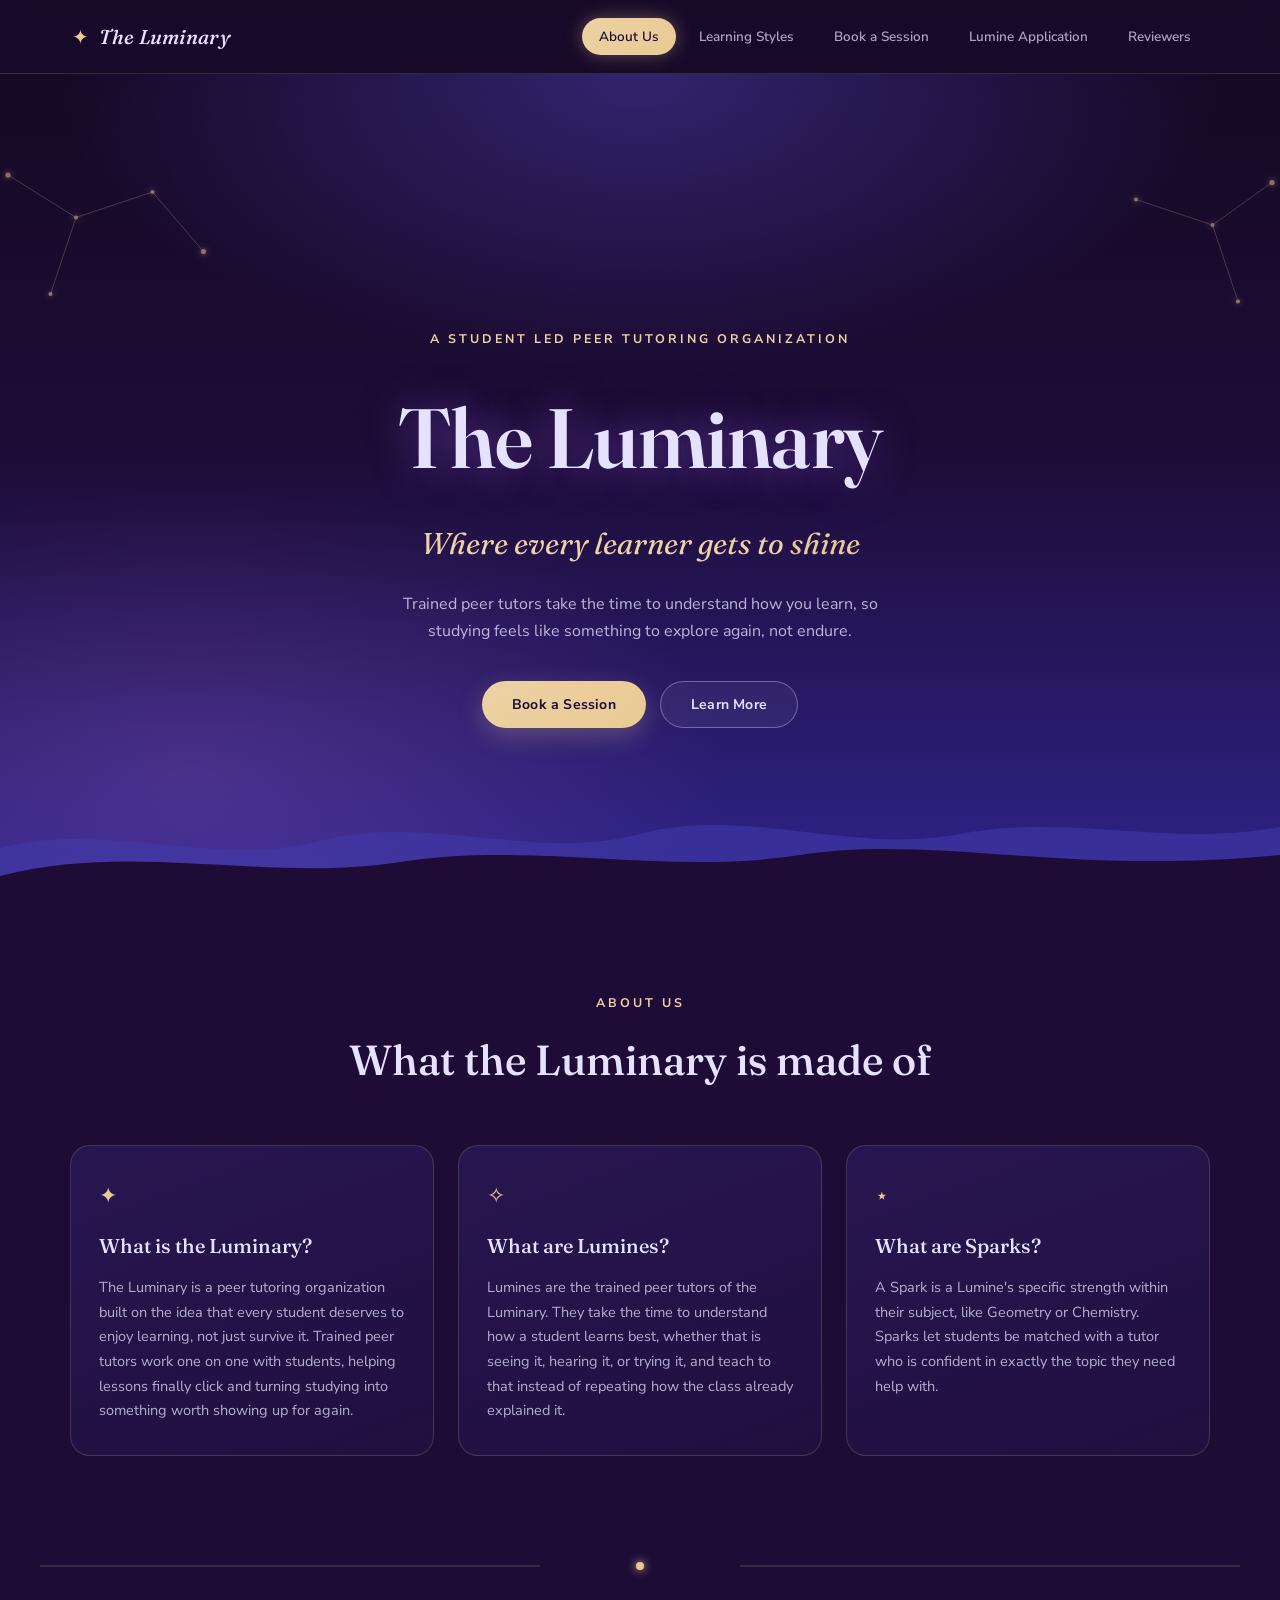
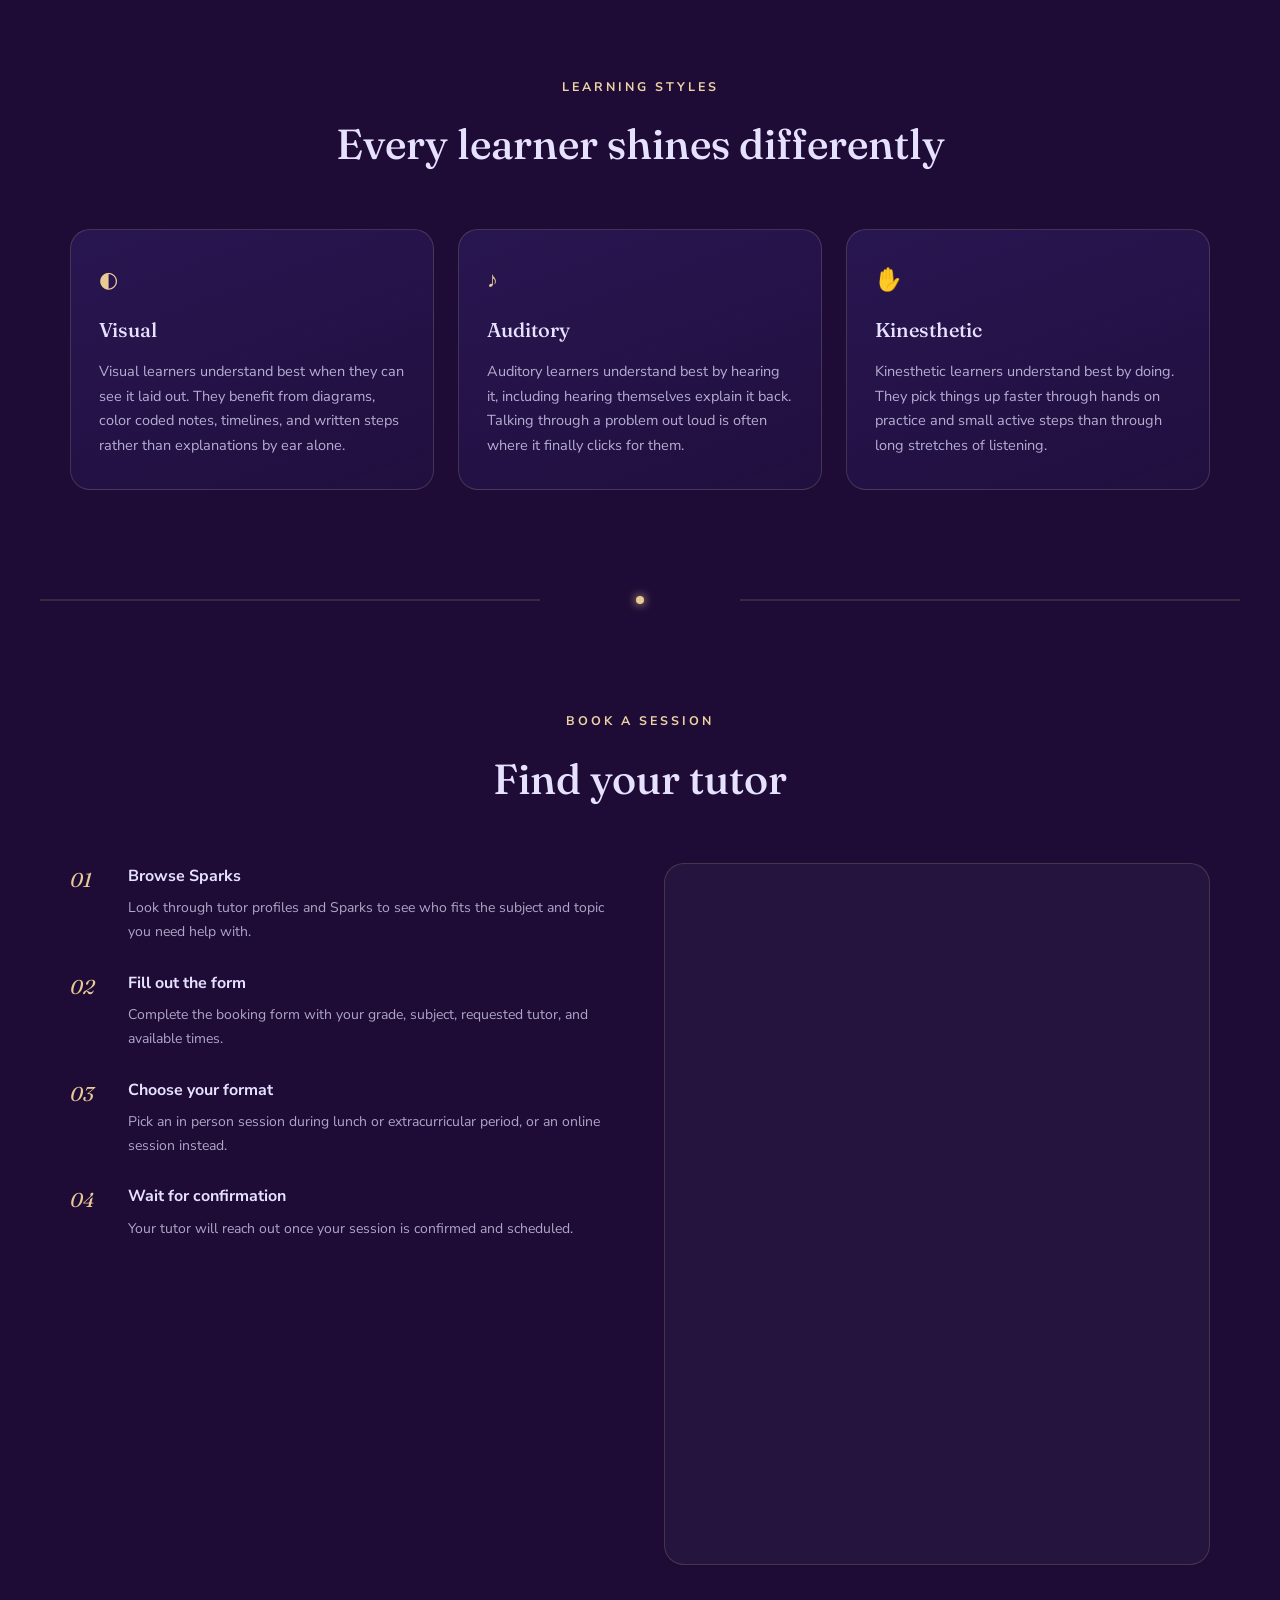
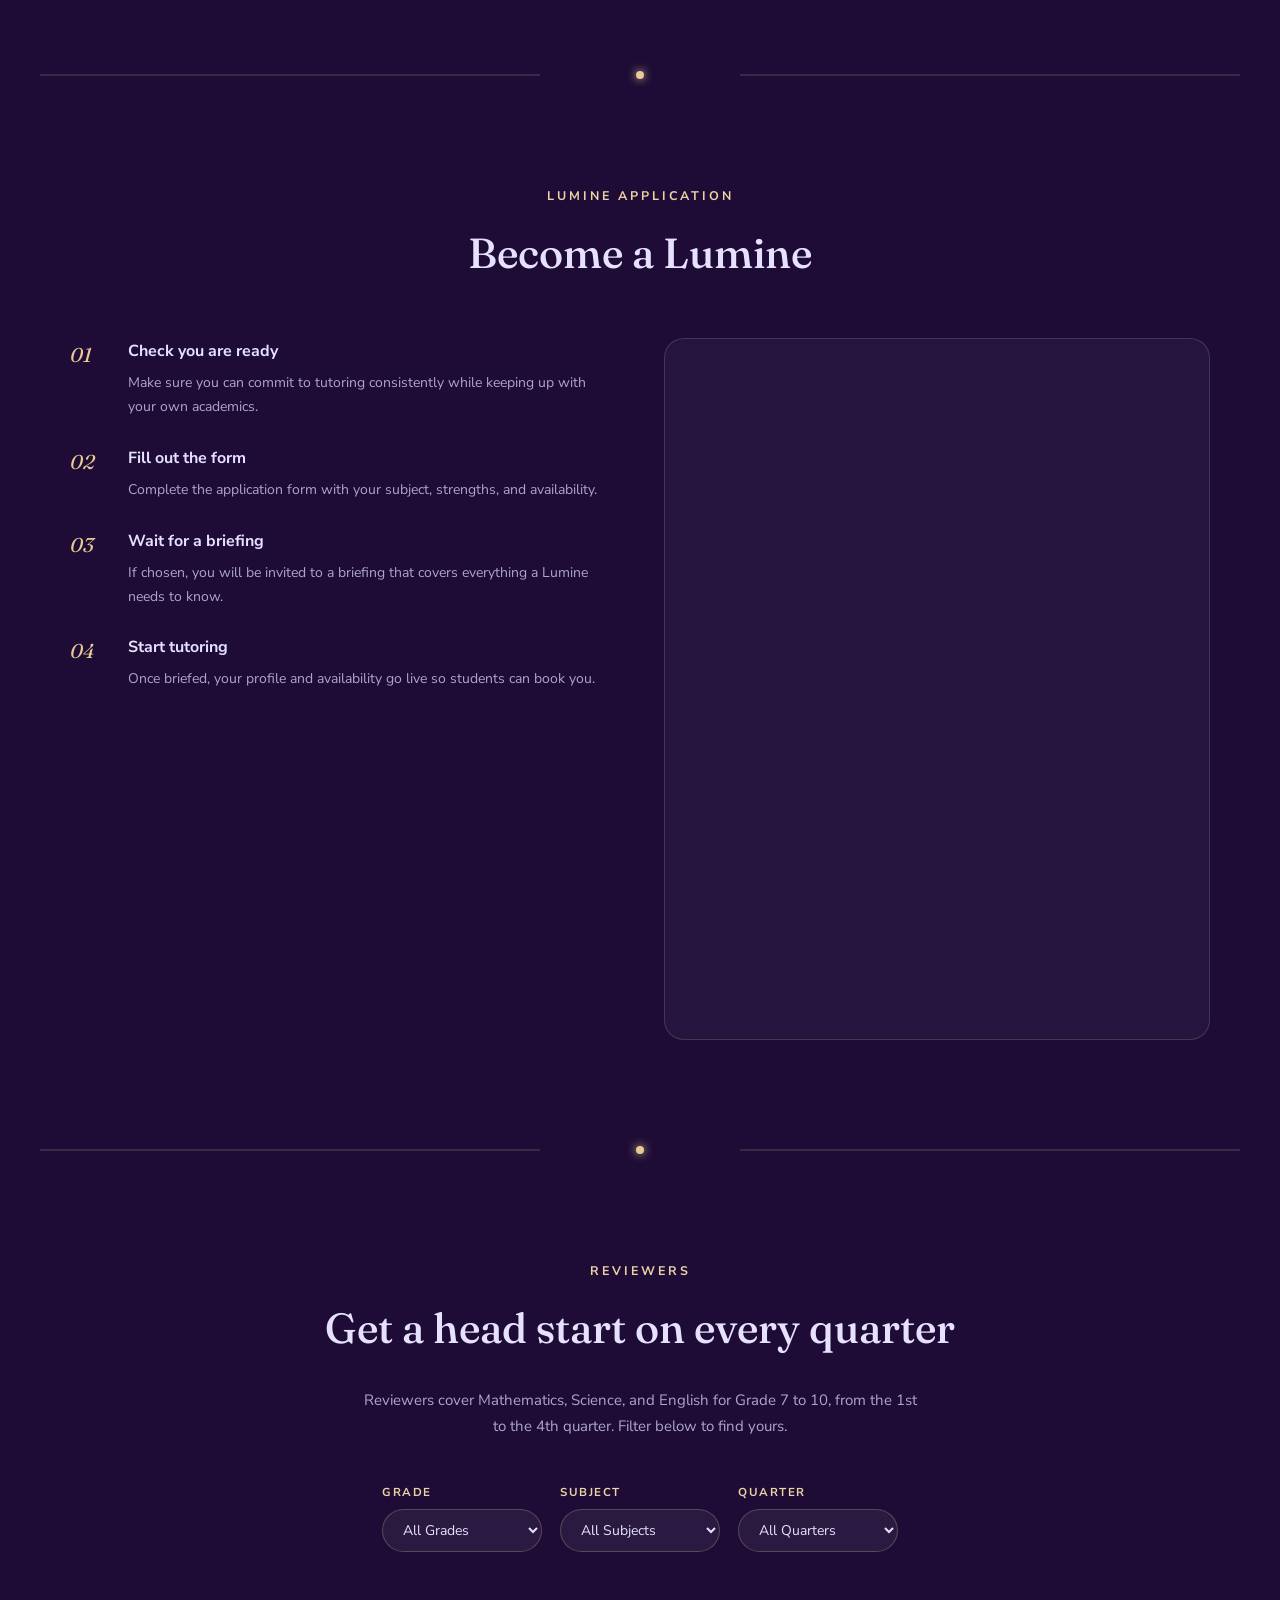
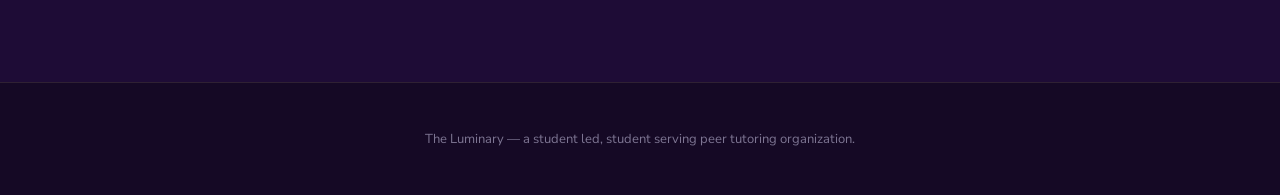
==== index.html @ ac66ec18 "Rename index (1).html to index.html" ====
<!DOCTYPE html>
<html lang="en">
<head>
<meta charset="UTF-8">
<meta name="viewport" content="width=device-width, initial-scale=1.0">
<title>The Luminary</title>
<link rel="preconnect" href="https://fonts.googleapis.com">
<link rel="preconnect" href="https://fonts.gstatic.com" crossorigin>
<link href="https://fonts.googleapis.com/css2?family=Fraunces:ital,opsz,wght@0,9..144,300;0,9..144,500;0,9..144,600;1,9..144,400;1,9..144,500&family=Nunito+Sans:wght@300;400;600;700&display=swap" rel="stylesheet">
<link rel="stylesheet" href="style.css">
</head>
<body>

<canvas id="star-canvas"></canvas>

<header class="site-header">
  <div class="header-inner">
    <a href="#top" class="logo">
      <span class="logo-mark">✦</span>
      <span>The Luminary</span>
    </a>
    <nav class="tabs" id="tabs">
      <button class="tab-link active" data-target="about">About Us</button>
      <button class="tab-link" data-target="learning-styles">Learning Styles</button>
      <button class="tab-link" data-target="book-session">Book a Session</button>
      <button class="tab-link" data-target="apply">Lumine Application</button>
      <button class="tab-link" data-target="reviewers">Reviewers</button>
    </nav>
    <button class="nav-toggle" id="navToggle" aria-label="Open menu">
      <span></span><span></span><span></span>
    </button>
  </div>
</header>

<main id="top">

  <section class="hero">
    <div class="hero-sky">
      <svg class="constellation constellation-left" viewBox="0 0 400 400" aria-hidden="true">
        <g class="const-lines">
          <line x1="40" y1="60" x2="120" y2="110"/>
          <line x1="120" y1="110" x2="90" y2="200"/>
          <line x1="120" y1="110" x2="210" y2="80"/>
          <line x1="210" y1="80" x2="270" y2="150"/>
        </g>
        <g class="const-stars">
          <circle cx="40" cy="60" r="3"/>
          <circle cx="120" cy="110" r="2.4"/>
          <circle cx="90" cy="200" r="2.4"/>
          <circle cx="210" cy="80" r="2.4"/>
          <circle cx="270" cy="150" r="3"/>
        </g>
      </svg>
      <svg class="constellation constellation-right" viewBox="0 0 400 400" aria-hidden="true">
        <g class="const-lines">
          <line x1="360" y1="50" x2="290" y2="100"/>
          <line x1="290" y1="100" x2="320" y2="190"/>
          <line x1="290" y1="100" x2="200" y2="70"/>
        </g>
        <g class="const-stars">
          <circle cx="360" cy="50" r="3"/>
          <circle cx="290" cy="100" r="2.4"/>
          <circle cx="320" cy="190" r="2.4"/>
          <circle cx="200" cy="70" r="2.4"/>
        </g>
      </svg>
    </div>

    <div class="hero-content">
      <p class="eyebrow">A student led peer tutoring organization</p>
      <h1 class="hero-title">The Luminary</h1>
      <p class="hero-subtitle">Where every learner gets to <em>shine</em></p>
      <p class="hero-desc">Trained peer tutors take the time to understand how you learn, so studying feels like something to explore again, not endure.</p>
      <div class="hero-actions">
        <button class="btn btn-primary" data-scroll="book-session">Book a Session</button>
        <button class="btn btn-ghost" data-scroll="about">Learn More</button>
      </div>
    </div>

    <svg class="cloud-divider" viewBox="0 0 1440 200" preserveAspectRatio="none" aria-hidden="true">
      <path class="cloud-back" d="M0,120 C120,80 240,150 360,110 C480,70 600,140 720,100 C840,60 960,130 1080,100 C1200,70 1320,120 1440,90 L1440,200 L0,200 Z"/>
      <path class="cloud-front" d="M0,160 C150,110 300,170 450,140 C600,110 750,160 900,130 C1050,100 1200,160 1440,130 L1440,200 L0,200 Z"/>
    </svg>
  </section>

  <section id="about" class="section">
    <div class="section-inner">
      <p class="section-eyebrow">About Us</p>
      <h2 class="section-title">What the Luminary is made of</h2>

      <div class="card-grid three">
        <div class="glass-card">
          <span class="card-glyph">✦</span>
          <h3>What is the Luminary?</h3>
          <p>The Luminary is a peer tutoring organization built on the idea that every student deserves to enjoy learning, not just survive it. Trained peer tutors work one on one with students, helping lessons finally click and turning studying into something worth showing up for again.</p>
        </div>
        <div class="glass-card">
          <span class="card-glyph">✧</span>
          <h3>What are Lumines?</h3>
          <p>Lumines are the trained peer tutors of the Luminary. They take the time to understand how a student learns best, whether that is seeing it, hearing it, or trying it, and teach to that instead of repeating how the class already explained it.</p>
        </div>
        <div class="glass-card">
          <span class="card-glyph">⋆</span>
          <h3>What are Sparks?</h3>
          <p>A Spark is a Lumine's specific strength within their subject, like Geometry or Chemistry. Sparks let students be matched with a tutor who is confident in exactly the topic they need help with.</p>
        </div>
      </div>
    </div>
  </section>

  <div class="section-divider">
    <svg viewBox="0 0 1200 40" preserveAspectRatio="none" aria-hidden="true">
      <line x1="0" y1="20" x2="500" y2="20" class="divider-line"/>
      <circle cx="600" cy="20" r="4" class="divider-star"/>
      <line x1="700" y1="20" x2="1200" y2="20" class="divider-line"/>
    </svg>
  </div>

  <section id="learning-styles" class="section">
    <div class="section-inner">
      <p class="section-eyebrow">Learning Styles</p>
      <h2 class="section-title">Every learner shines differently</h2>

      <div class="card-grid three">
        <div class="glass-card style-card">
          <span class="card-glyph">◐</span>
          <h3>Visual</h3>
          <p>Visual learners understand best when they can see it laid out. They benefit from diagrams, color coded notes, timelines, and written steps rather than explanations by ear alone.</p>
        </div>
        <div class="glass-card style-card">
          <span class="card-glyph">♪</span>
          <h3>Auditory</h3>
          <p>Auditory learners understand best by hearing it, including hearing themselves explain it back. Talking through a problem out loud is often where it finally clicks for them.</p>
        </div>
        <div class="glass-card style-card">
          <span class="card-glyph">✋</span>
          <h3>Kinesthetic</h3>
          <p>Kinesthetic learners understand best by doing. They pick things up faster through hands on practice and small active steps than through long stretches of listening.</p>
        </div>
      </div>
    </div>
  </section>

  <div class="section-divider">
    <svg viewBox="0 0 1200 40" preserveAspectRatio="none" aria-hidden="true">
      <line x1="0" y1="20" x2="500" y2="20" class="divider-line"/>
      <circle cx="600" cy="20" r="4" class="divider-star"/>
      <line x1="700" y1="20" x2="1200" y2="20" class="divider-line"/>
    </svg>
  </div>

  <section id="book-session" class="section">
    <div class="section-inner">
      <p class="section-eyebrow">Book a Session</p>
      <h2 class="section-title">Find your tutor</h2>

      <div class="steps-form-layout">
        <ol class="steps-list">
          <li><span class="step-num">01</span><div><h4>Browse Sparks</h4><p>Look through tutor profiles and Sparks to see who fits the subject and topic you need help with.</p></div></li>
          <li><span class="step-num">02</span><div><h4>Fill out the form</h4><p>Complete the booking form with your grade, subject, requested tutor, and available times.</p></div></li>
          <li><span class="step-num">03</span><div><h4>Choose your format</h4><p>Pick an in person session during lunch or extracurricular period, or an online session instead.</p></div></li>
          <li><span class="step-num">04</span><div><h4>Wait for confirmation</h4><p>Your tutor will reach out once your session is confirmed and scheduled.</p></div></li>
        </ol>

        <div class="form-embed">
          <iframe src="https://docs.google.com/forms/d/e/1FAIpQLSef60LcH263twK1YfR4nSgyEO6esmQESaKQLY-Vy8qchJHtsQ/viewform?embedded=true" loading="lazy">Loading form...</iframe>
        </div>
      </div>
    </div>
  </section>

  <div class="section-divider">
    <svg viewBox="0 0 1200 40" preserveAspectRatio="none" aria-hidden="true">
      <line x1="0" y1="20" x2="500" y2="20" class="divider-line"/>
      <circle cx="600" cy="20" r="4" class="divider-star"/>
      <line x1="700" y1="20" x2="1200" y2="20" class="divider-line"/>
    </svg>
  </div>

  <section id="apply" class="section">
    <div class="section-inner">
      <p class="section-eyebrow">Lumine Application</p>
      <h2 class="section-title">Become a Lumine</h2>

      <div class="steps-form-layout">
        <ol class="steps-list">
          <li><span class="step-num">01</span><div><h4>Check you are ready</h4><p>Make sure you can commit to tutoring consistently while keeping up with your own academics.</p></div></li>
          <li><span class="step-num">02</span><div><h4>Fill out the form</h4><p>Complete the application form with your subject, strengths, and availability.</p></div></li>
          <li><span class="step-num">03</span><div><h4>Wait for a briefing</h4><p>If chosen, you will be invited to a briefing that covers everything a Lumine needs to know.</p></div></li>
          <li><span class="step-num">04</span><div><h4>Start tutoring</h4><p>Once briefed, your profile and availability go live so students can book you.</p></div></li>
        </ol>

        <div class="form-embed">
          <iframe src="https://docs.google.com/forms/d/e/1FAIpQLSf3VKkrqAnsjsP4LcPbb2Lj8UNW63V2bupNpBYrkKX1vfNm0w/viewform?embedded=true" loading="lazy">Loading form...</iframe>
        </div>
      </div>
    </div>
  </section>

  <div class="section-divider">
    <svg viewBox="0 0 1200 40" preserveAspectRatio="none" aria-hidden="true">
      <line x1="0" y1="20" x2="500" y2="20" class="divider-line"/>
      <circle cx="600" cy="20" r="4" class="divider-star"/>
      <line x1="700" y1="20" x2="1200" y2="20" class="divider-line"/>
    </svg>
  </div>

  <section id="reviewers" class="section">
    <div class="section-inner">
      <p class="section-eyebrow">Reviewers</p>
      <h2 class="section-title">Get a head start on every quarter</h2>
      <p class="section-lead">Reviewers cover Mathematics, Science, and English for Grade 7 to 10, from the 1st to the 4th quarter. Filter below to find yours.</p>

      <div class="filter-bar">
        <div class="filter-group">
          <label for="filter-grade">Grade</label>
          <select id="filter-grade">
            <option value="all">All Grades</option>
            <option value="7">Grade 7</option>
            <option value="8">Grade 8</option>
            <option value="9">Grade 9</option>
            <option value="10">Grade 10</option>
          </select>
        </div>
        <div class="filter-group">
          <label for="filter-subject">Subject</label>
          <select id="filter-subject">
            <option value="all">All Subjects</option>
            <option value="Math">Math</option>
            <option value="Science">Science</option>
            <option value="English">English</option>
          </select>
        </div>
        <div class="filter-group">
          <label for="filter-quarter">Quarter</label>
          <select id="filter-quarter">
            <option value="all">All Quarters</option>
            <option value="1">Quarter 1</option>
            <option value="2">Quarter 2</option>
            <option value="3">Quarter 3</option>
            <option value="4">Quarter 4</option>
          </select>
        </div>
      </div>

      <div id="reviewer-grid" class="reviewer-grid"></div>
      <p id="reviewer-empty" class="reviewer-empty" hidden>No reviewers match those filters yet.</p>
    </div>
  </section>

</main>

<footer class="site-footer">
  <p>The Luminary — a student led, student serving peer tutoring organization.</p>
</footer>

<script src="script.js"></script>
</body>
</html>
---- style.css ----
:root{
  --void: #150925;
  --deep: #1E0C36;
  --twilight: #2F248C;
  --iris: #423BAB;
  --glow: #6954F7;
  --glow-soft: #9163FA;
  --bloom: #D78AFA;
  --gold: #E9CA94;
  --gold-soft: #ECD2A4;
  --starlight: #E6E1FF;

  --font-display: 'Fraunces', serif;
  --font-body: 'Nunito Sans', sans-serif;
}

*{ box-sizing: border-box; }
html{ scroll-behavior: smooth; }

body{
  margin:0;
  background: var(--deep);
  color: var(--starlight);
  font-family: var(--font-body);
  font-weight: 400;
  line-height: 1.7;
  overflow-x: hidden;
}

#star-canvas{
  position: fixed;
  inset: 0;
  width: 100%;
  height: 100%;
  z-index: 0;
  pointer-events: none;
}

a{ color: inherit; }

/* ---------- Header ---------- */
.site-header{
  position: sticky;
  top: 0;
  z-index: 50;
  background: rgba(21, 9, 37, 0.72);
  backdrop-filter: blur(10px);
  border-bottom: 1px solid rgba(233, 202, 148, 0.16);
}
.header-inner{
  max-width: 1200px;
  margin: 0 auto;
  padding: 18px 32px;
  display: flex;
  align-items: center;
  justify-content: space-between;
  gap: 24px;
}
.logo{
  display: flex;
  align-items: center;
  gap: 10px;
  font-family: var(--font-display);
  font-style: italic;
  font-weight: 500;
  font-size: 20px;
  text-decoration: none;
  color: var(--starlight);
  letter-spacing: 0.3px;
  flex-shrink: 0;
}
.logo-mark{ color: var(--gold); font-style: normal; }

.tabs{
  display: flex;
  gap: 6px;
  flex-wrap: wrap;
}
.tab-link{
  background: transparent;
  border: 1px solid transparent;
  color: rgba(230, 225, 255, 0.72);
  font-family: var(--font-body);
  font-size: 13.5px;
  font-weight: 600;
  padding: 8px 16px;
  border-radius: 999px;
  cursor: pointer;
  transition: all 0.25s ease;
  white-space: nowrap;
}
.tab-link:hover{
  color: var(--starlight);
  background: rgba(105, 84, 247, 0.18);
}
.tab-link.active{
  color: var(--deep);
  background: linear-gradient(135deg, var(--gold-soft), var(--gold));
  box-shadow: 0 0 18px rgba(233, 202, 148, 0.35);
}

.nav-toggle{
  display: none;
  flex-direction: column;
  gap: 5px;
  background: none;
  border: none;
  cursor: pointer;
  padding: 6px;
}
.nav-toggle span{
  width: 22px;
  height: 2px;
  background: var(--starlight);
  border-radius: 2px;
}

/* ---------- Hero ---------- */
.hero{
  position: relative;
  min-height: 92vh;
  display: flex;
  flex-direction: column;
  align-items: center;
  justify-content: center;
  text-align: center;
  padding: 120px 24px 40px;
  overflow: hidden;
  background:
    radial-gradient(ellipse 70% 55% at 50% 0%, rgba(105, 84, 247, 0.35), transparent 65%),
    radial-gradient(ellipse 60% 50% at 15% 85%, rgba(215, 138, 250, 0.18), transparent 70%),
    linear-gradient(180deg, var(--void) 0%, var(--deep) 45%, var(--twilight) 100%);
}

.hero-sky{ position: absolute; inset: 0; z-index: 1; }
.constellation{ position: absolute; width: 340px; opacity: 0.55; }
.constellation-left{ top: 6%; left: -2%; }
.constellation-right{ top: 8%; right: -2%; }
.const-lines line{ stroke: var(--gold-soft); stroke-width: 1; opacity: 0.5; }
.const-stars circle{ fill: var(--gold); filter: drop-shadow(0 0 4px var(--gold)); }

.hero-content{ position: relative; z-index: 2; max-width: 640px; }

.eyebrow{
  font-size: 12.5px;
  letter-spacing: 3px;
  text-transform: uppercase;
  color: var(--gold-soft);
  margin: 0 0 18px;
  font-weight: 700;
}
.hero-title{
  font-family: var(--font-display);
  font-weight: 600;
  font-size: clamp(48px, 8vw, 84px);
  margin: 0 0 8px;
  color: var(--starlight);
  text-shadow: 0 0 40px rgba(145, 99, 250, 0.55);
  letter-spacing: -0.5px;
}
.hero-subtitle{
  font-family: var(--font-display);
  font-style: italic;
  font-weight: 400;
  font-size: clamp(22px, 3.4vw, 30px);
  margin: 0 0 22px;
  color: var(--gold-soft);
}
.hero-subtitle em{ color: var(--gold); font-style: italic; }
.hero-desc{
  font-size: 16px;
  color: rgba(230, 225, 255, 0.78);
  max-width: 480px;
  margin: 0 auto 36px;
}

.hero-actions{ display: flex; gap: 14px; justify-content: center; flex-wrap: wrap; }

.btn{
  font-family: var(--font-body);
  font-weight: 700;
  font-size: 14px;
  padding: 13px 30px;
  border-radius: 999px;
  cursor: pointer;
  transition: transform 0.2s ease, box-shadow 0.2s ease;
  letter-spacing: 0.2px;
}
.btn:hover{ transform: translateY(-2px); }
.btn-primary{
  background: linear-gradient(135deg, var(--gold-soft), var(--gold));
  color: var(--deep);
  border: none;
  box-shadow: 0 8px 24px rgba(233, 202, 148, 0.25);
}
.btn-ghost{
  background: rgba(230, 225, 255, 0.06);
  color: var(--starlight);
  border: 1px solid rgba(230, 225, 255, 0.35);
}
.btn-ghost:hover{ background: rgba(230, 225, 255, 0.12); }

.cloud-divider{
  position: absolute;
  bottom: -2px;
  left: 0;
  width: 100%;
  height: 140px;
  z-index: 2;
}
.cloud-back{ fill: rgba(66, 59, 171, 0.55); }
.cloud-front{ fill: var(--deep); }

/* ---------- Sections ---------- */
.section{
  position: relative;
  z-index: 1;
  padding: 90px 24px;
  background: var(--deep);
}
.section-inner{ max-width: 1140px; margin: 0 auto; }

.section-eyebrow{
  font-size: 12.5px;
  letter-spacing: 3px;
  text-transform: uppercase;
  color: var(--gold-soft);
  font-weight: 700;
  margin: 0 0 12px;
  text-align: center;
}
.section-title{
  font-family: var(--font-display);
  font-weight: 500;
  font-size: clamp(30px, 4vw, 42px);
  text-align: center;
  margin: 0 0 48px;
  color: var(--starlight);
}
.section-lead{
  text-align: center;
  color: rgba(230, 225, 255, 0.72);
  max-width: 560px;
  margin: -24px auto 44px;
  font-size: 15px;
}

.section-divider{ background: var(--deep); padding: 0 24px; }
.section-divider svg{ display: block; width: 100%; max-width: 1200px; height: 40px; margin: 0 auto; }
.divider-line{ stroke: rgba(233, 202, 148, 0.3); stroke-width: 1; }
.divider-star{ fill: var(--gold); filter: drop-shadow(0 0 5px var(--gold)); }

/* ---------- Cards ---------- */
.card-grid{ display: grid; gap: 24px; }
.card-grid.three{ grid-template-columns: repeat(3, 1fr); }

.glass-card{
  background: linear-gradient(160deg, rgba(105, 84, 247, 0.14), rgba(66, 59, 171, 0.08));
  border: 1px solid rgba(233, 202, 148, 0.18);
  border-radius: 20px;
  padding: 32px 28px;
  transition: transform 0.25s ease, border-color 0.25s ease;
}
.glass-card:hover{
  transform: translateY(-4px);
  border-color: rgba(233, 202, 148, 0.4);
}
.card-glyph{
  display: inline-block;
  font-size: 22px;
  color: var(--gold);
  margin-bottom: 14px;
}
.glass-card h3{
  font-family: var(--font-display);
  font-weight: 500;
  font-size: 20px;
  margin: 0 0 12px;
  color: var(--starlight);
}
.glass-card p{
  font-size: 14.5px;
  color: rgba(230, 225, 255, 0.75);
  margin: 0;
}

/* ---------- Steps + Form ---------- */
.steps-form-layout{
  display: grid;
  grid-template-columns: 1fr 1fr;
  gap: 48px;
  align-items: start;
}
.steps-list{
  list-style: none;
  margin: 0;
  padding: 0;
  display: flex;
  flex-direction: column;
  gap: 26px;
}
.steps-list li{
  display: flex;
  gap: 18px;
  align-items: flex-start;
}
.step-num{
  font-family: var(--font-display);
  font-style: italic;
  color: var(--gold);
  font-size: 20px;
  flex-shrink: 0;
  width: 40px;
}
.steps-list h4{
  margin: 0 0 6px;
  font-size: 16px;
  color: var(--starlight);
  font-weight: 700;
}
.steps-list p{
  margin: 0;
  font-size: 14px;
  color: rgba(230, 225, 255, 0.72);
}

.form-embed{
  background: rgba(230, 225, 255, 0.04);
  border: 1px solid rgba(233, 202, 148, 0.18);
  border-radius: 20px;
  overflow: hidden;
  min-height: 520px;
}
.form-embed iframe{
  width: 100%;
  height: 700px;
  border: none;
  display: block;
}

/* ---------- Reviewers ---------- */
.filter-bar{
  display: flex;
  gap: 18px;
  justify-content: center;
  flex-wrap: wrap;
  margin-bottom: 40px;
}
.filter-group{ display: flex; flex-direction: column; gap: 6px; }
.filter-group label{
  font-size: 11.5px;
  letter-spacing: 1.5px;
  text-transform: uppercase;
  color: var(--gold-soft);
  font-weight: 700;
}
.filter-group select{
  background: rgba(230, 225, 255, 0.06);
  border: 1px solid rgba(233, 202, 148, 0.25);
  color: var(--starlight);
  font-family: var(--font-body);
  font-size: 14px;
  padding: 10px 16px;
  border-radius: 999px;
  min-width: 160px;
  cursor: pointer;
}
.filter-group select:focus{ outline: 2px solid var(--gold); outline-offset: 2px; }

.reviewer-grid{
  display: grid;
  grid-template-columns: repeat(auto-fill, minmax(260px, 1fr));
  gap: 16px;
}
.reviewer-card{
  background: rgba(105, 84, 247, 0.1);
  border: 1px solid rgba(233, 202, 148, 0.16);
  border-radius: 14px;
  padding: 18px 20px;
  display: flex;
  flex-direction: column;
  gap: 6px;
  text-decoration: none;
  transition: transform 0.2s ease, border-color 0.2s ease;
}
.reviewer-card:hover{
  transform: translateY(-3px);
  border-color: var(--gold);
}
.reviewer-tag{
  font-size: 11px;
  letter-spacing: 1px;
  text-transform: uppercase;
  color: var(--gold-soft);
  font-weight: 700;
}
.reviewer-name{
  font-family: var(--font-display);
  font-size: 17px;
  color: var(--starlight);
}
.reviewer-meta{
  font-size: 12.5px;
  color: rgba(230, 225, 255, 0.6);
}
.reviewer-empty{
  text-align: center;
  color: rgba(230, 225, 255, 0.55);
  padding: 40px 0;
}

/* ---------- Footer ---------- */
.site-footer{
  text-align: center;
  padding: 32px 24px;
  background: var(--void);
  color: rgba(230, 225, 255, 0.5);
  font-size: 13px;
  border-top: 1px solid rgba(233, 202, 148, 0.12);
  position: relative;
  z-index: 1;
}

/* ---------- Responsive ---------- */
@media (max-width: 880px){
  .tabs{ display: none; }
  .nav-toggle{ display: flex; }
  .tabs.open{
    display: flex;
    position: absolute;
    top: 100%;
    left: 0;
    right: 0;
    flex-direction: column;
    background: rgba(21, 9, 37, 0.98);
    padding: 16px 24px 24px;
    gap: 4px;
  }
  .card-grid.three{ grid-template-columns: 1fr; }
  .steps-form-layout{ grid-template-columns: 1fr; }
}

@media (prefers-reduced-motion: reduce){
  html{ scroll-behavior: auto; }
  .btn:hover, .glass-card:hover, .reviewer-card:hover{ transform: none; }
}
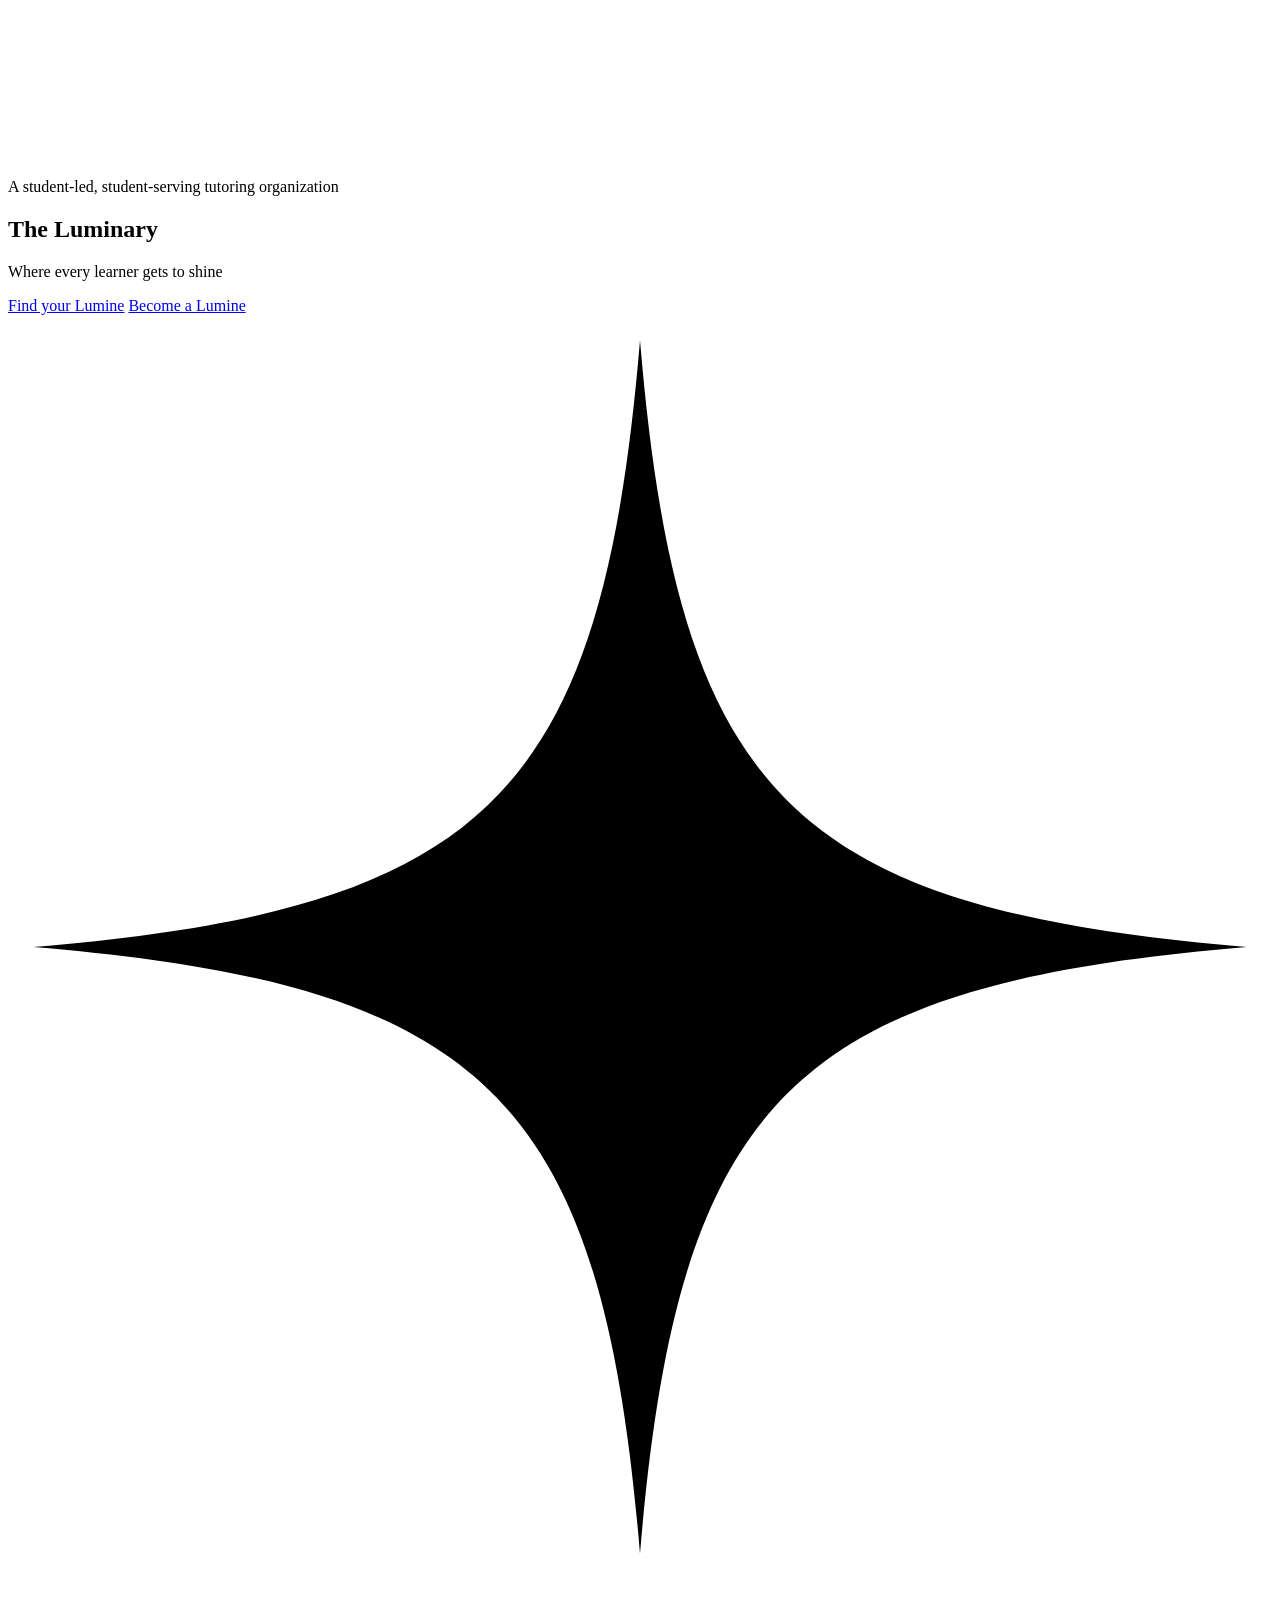
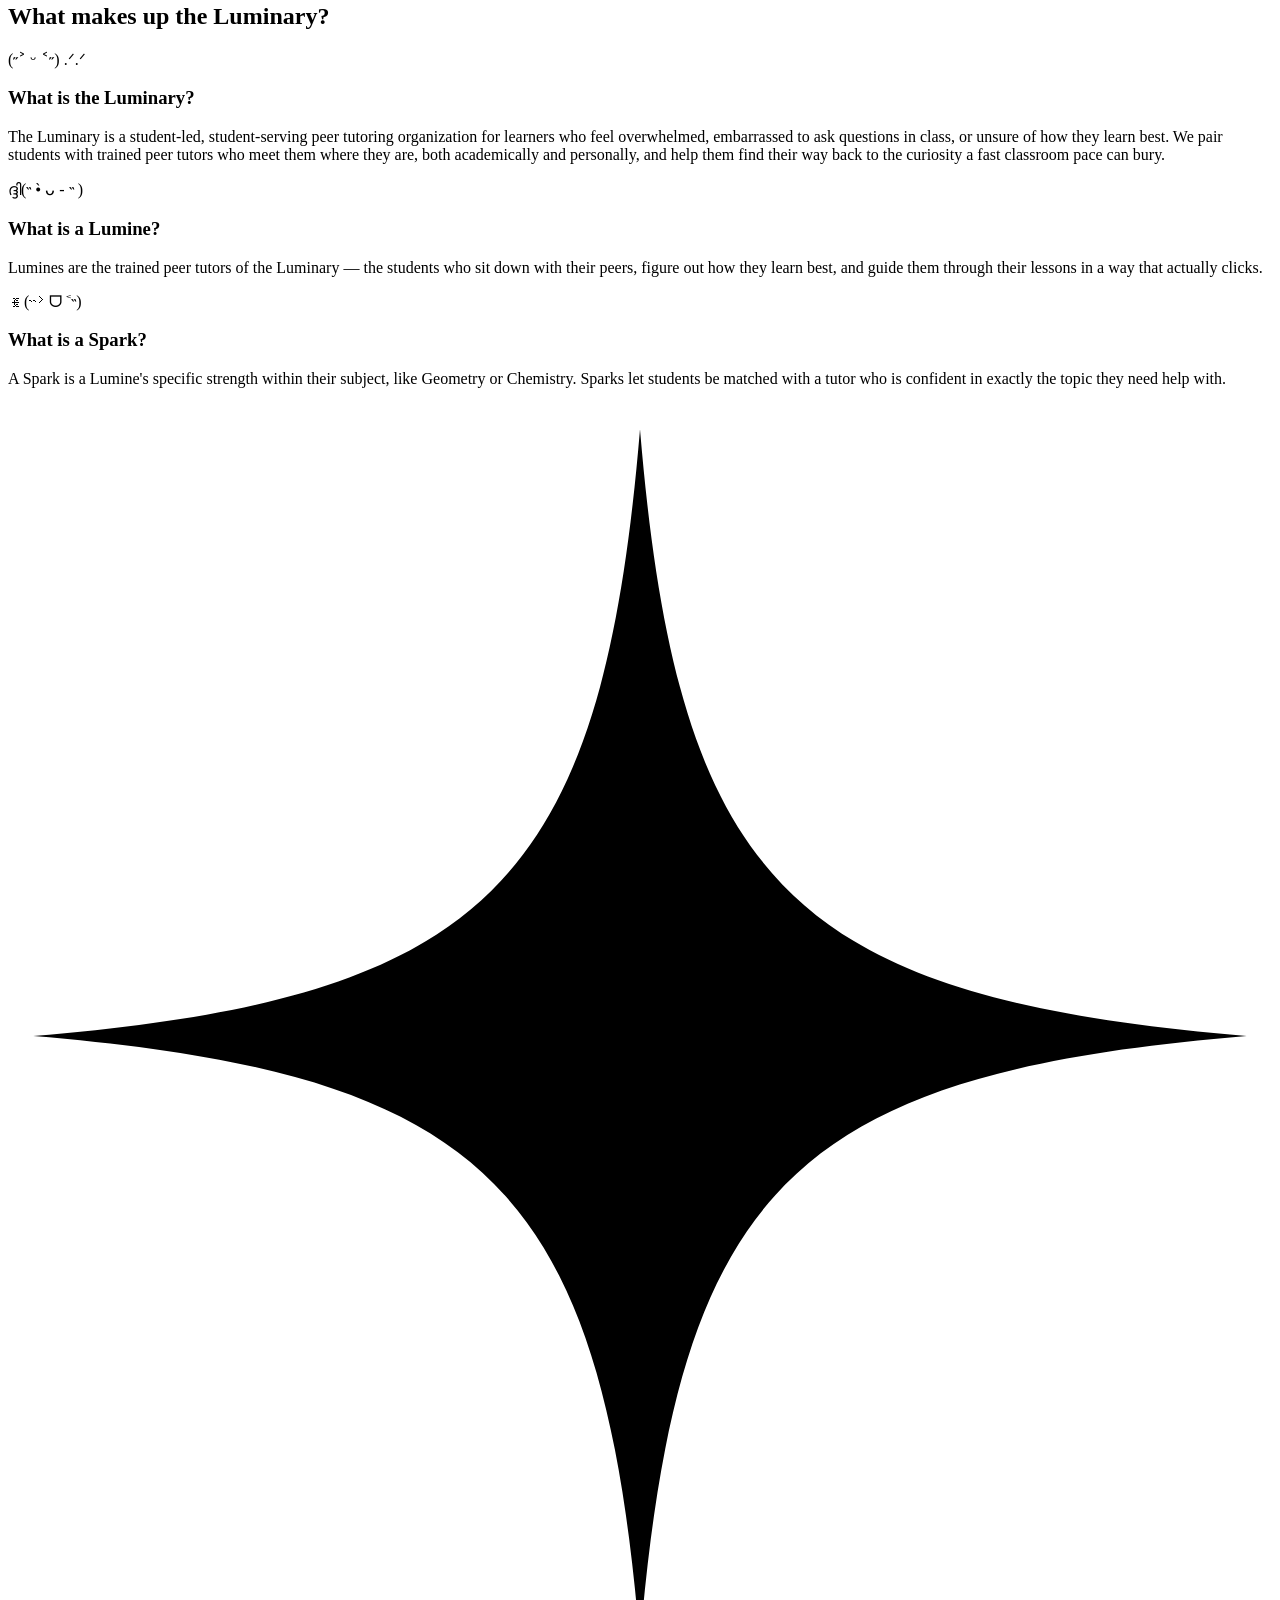
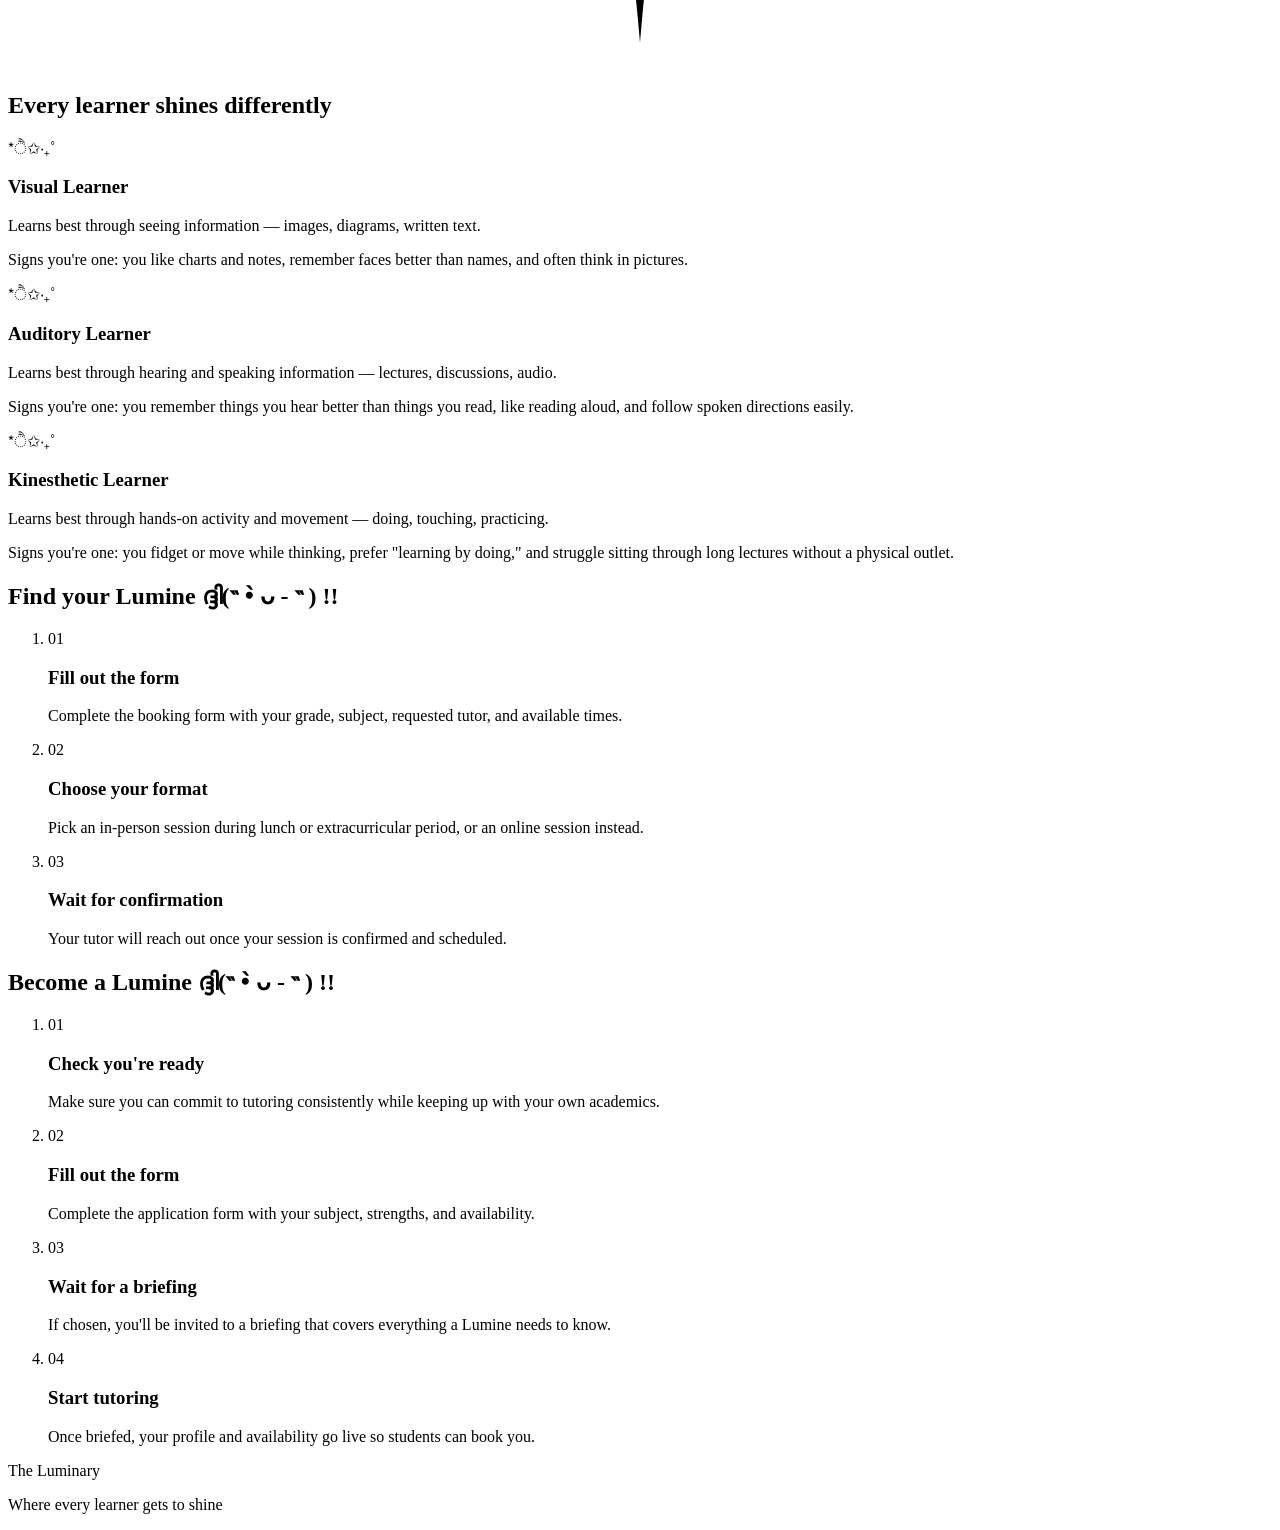
==== commit 555d87e9: "Add files via upload" ====
--- a/index.html
+++ b/index.html
@@ -3,256 +3,172 @@
 <head>
 <meta charset="UTF-8">
 <meta name="viewport" content="width=device-width, initial-scale=1.0">
-<title>The Luminary</title>
+<title>The Luminary — Where every learner gets to shine</title>
 <link rel="preconnect" href="https://fonts.googleapis.com">
 <link rel="preconnect" href="https://fonts.gstatic.com" crossorigin>
-<link href="https://fonts.googleapis.com/css2?family=Fraunces:ital,opsz,wght@0,9..144,300;0,9..144,500;0,9..144,600;1,9..144,400;1,9..144,500&family=Nunito+Sans:wght@300;400;600;700&display=swap" rel="stylesheet">
-<link rel="stylesheet" href="style.css">
+<link href="https://fonts.googleapis.com/css2?family=Fredoka:wght@400;500;600;700&family=Nunito:ital,wght@0,400;0,500;0,600;0,700;1,600&display=swap" rel="stylesheet">
+<link rel="stylesheet" href="styles.css">
 </head>
 <body>
 
-<canvas id="star-canvas"></canvas>
+<canvas id="starfield"></canvas>
 
-<header class="site-header">
-  <div class="header-inner">
-    <a href="#top" class="logo">
-      <span class="logo-mark">✦</span>
-      <span>The Luminary</span>
-    </a>
-    <nav class="tabs" id="tabs">
-      <button class="tab-link active" data-target="about">About Us</button>
-      <button class="tab-link" data-target="learning-styles">Learning Styles</button>
-      <button class="tab-link" data-target="book-session">Book a Session</button>
-      <button class="tab-link" data-target="apply">Lumine Application</button>
-      <button class="tab-link" data-target="reviewers">Reviewers</button>
-    </nav>
-    <button class="nav-toggle" id="navToggle" aria-label="Open menu">
-      <span></span><span></span><span></span>
-    </button>
-  </div>
-</header>
+<main>
 
-<main id="top">
-
+  <!-- HERO -->
   <section class="hero">
-    <div class="hero-sky">
-      <svg class="constellation constellation-left" viewBox="0 0 400 400" aria-hidden="true">
-        <g class="const-lines">
-          <line x1="40" y1="60" x2="120" y2="110"/>
-          <line x1="120" y1="110" x2="90" y2="200"/>
-          <line x1="120" y1="110" x2="210" y2="80"/>
-          <line x1="210" y1="80" x2="270" y2="150"/>
-        </g>
-        <g class="const-stars">
-          <circle cx="40" cy="60" r="3"/>
-          <circle cx="120" cy="110" r="2.4"/>
-          <circle cx="90" cy="200" r="2.4"/>
-          <circle cx="210" cy="80" r="2.4"/>
-          <circle cx="270" cy="150" r="3"/>
-        </g>
-      </svg>
-      <svg class="constellation constellation-right" viewBox="0 0 400 400" aria-hidden="true">
-        <g class="const-lines">
-          <line x1="360" y1="50" x2="290" y2="100"/>
-          <line x1="290" y1="100" x2="320" y2="190"/>
-          <line x1="290" y1="100" x2="200" y2="70"/>
-        </g>
-        <g class="const-stars">
-          <circle cx="360" cy="50" r="3"/>
-          <circle cx="290" cy="100" r="2.4"/>
-          <circle cx="320" cy="190" r="2.4"/>
-          <circle cx="200" cy="70" r="2.4"/>
-        </g>
-      </svg>
-    </div>
-
-    <div class="hero-content">
-      <p class="eyebrow">A student led peer tutoring organization</p>
+    <div class="hero-inner">
+      <p class="eyebrow">A student-led, student-serving tutoring organization</p>
       <h1 class="hero-title">The Luminary</h1>
-      <p class="hero-subtitle">Where every learner gets to <em>shine</em></p>
-      <p class="hero-desc">Trained peer tutors take the time to understand how you learn, so studying feels like something to explore again, not endure.</p>
+      <p class="hero-tagline">Where every learner gets to shine</p>
       <div class="hero-actions">
-        <button class="btn btn-primary" data-scroll="book-session">Book a Session</button>
-        <button class="btn btn-ghost" data-scroll="about">Learn More</button>
+        <a href="#find" class="btn btn-primary">Find your Lumine</a>
+        <a href="#become" class="btn btn-ghost">Become a Lumine</a>
       </div>
     </div>
-
-    <svg class="cloud-divider" viewBox="0 0 1440 200" preserveAspectRatio="none" aria-hidden="true">
-      <path class="cloud-back" d="M0,120 C120,80 240,150 360,110 C480,70 600,140 720,100 C840,60 960,130 1080,100 C1200,70 1320,120 1440,90 L1440,200 L0,200 Z"/>
-      <path class="cloud-front" d="M0,160 C150,110 300,170 450,140 C600,110 750,160 900,130 C1050,100 1200,160 1440,130 L1440,200 L0,200 Z"/>
-    </svg>
-  </section>
-
-  <section id="about" class="section">
-    <div class="section-inner">
-      <p class="section-eyebrow">About Us</p>
-      <h2 class="section-title">What the Luminary is made of</h2>
-
-      <div class="card-grid three">
-        <div class="glass-card">
-          <span class="card-glyph">✦</span>
-          <h3>What is the Luminary?</h3>
-          <p>The Luminary is a peer tutoring organization built on the idea that every student deserves to enjoy learning, not just survive it. Trained peer tutors work one on one with students, helping lessons finally click and turning studying into something worth showing up for again.</p>
-        </div>
-        <div class="glass-card">
-          <span class="card-glyph">✧</span>
-          <h3>What are Lumines?</h3>
-          <p>Lumines are the trained peer tutors of the Luminary. They take the time to understand how a student learns best, whether that is seeing it, hearing it, or trying it, and teach to that instead of repeating how the class already explained it.</p>
-        </div>
-        <div class="glass-card">
-          <span class="card-glyph">⋆</span>
-          <h3>What are Sparks?</h3>
-          <p>A Spark is a Lumine's specific strength within their subject, like Geometry or Chemistry. Sparks let students be matched with a tutor who is confident in exactly the topic they need help with.</p>
-        </div>
-      </div>
+    <div class="scroll-cue" aria-hidden="true">
+      <span></span>
     </div>
   </section>
 
-  <div class="section-divider">
-    <svg viewBox="0 0 1200 40" preserveAspectRatio="none" aria-hidden="true">
-      <line x1="0" y1="20" x2="500" y2="20" class="divider-line"/>
-      <circle cx="600" cy="20" r="4" class="divider-star"/>
-      <line x1="700" y1="20" x2="1200" y2="20" class="divider-line"/>
-    </svg>
-  </div>
+  <!-- WHAT MAKES UP THE LUMINARY -->
+  <section class="section" id="about">
+    <div class="section-head reveal">
+      <span class="sparkle-icon" aria-hidden="true">
+        <svg viewBox="0 0 100 100"><path d="M50 2 C53 38 62 47 98 50 C62 53 53 62 50 98 C47 62 38 53 2 50 C38 47 47 38 50 2 Z"/></svg>
+      </span>
+      <h2>What makes up the Luminary?</h2>
+    </div>
 
-  <section id="learning-styles" class="section">
-    <div class="section-inner">
-      <p class="section-eyebrow">Learning Styles</p>
-      <h2 class="section-title">Every learner shines differently</h2>
+    <div class="card-grid">
+      <article class="card reveal">
+        <p class="card-kicker">(˶˃ ᵕ ˂˶) .ᐟ.ᐟ</p>
+        <h3>What is the Luminary?</h3>
+        <p>The Luminary is a student-led, student-serving peer tutoring organization for learners who feel overwhelmed, embarrassed to ask questions in class, or unsure of how they learn best. We pair students with trained peer tutors who meet them where they are, both academically and personally, and help them find their way back to the curiosity a fast classroom pace can bury.</p>
+      </article>
 
-      <div class="card-grid three">
-        <div class="glass-card style-card">
-          <span class="card-glyph">◐</span>
-          <h3>Visual</h3>
-          <p>Visual learners understand best when they can see it laid out. They benefit from diagrams, color coded notes, timelines, and written steps rather than explanations by ear alone.</p>
-        </div>
-        <div class="glass-card style-card">
-          <span class="card-glyph">♪</span>
-          <h3>Auditory</h3>
-          <p>Auditory learners understand best by hearing it, including hearing themselves explain it back. Talking through a problem out loud is often where it finally clicks for them.</p>
-        </div>
-        <div class="glass-card style-card">
-          <span class="card-glyph">✋</span>
-          <h3>Kinesthetic</h3>
-          <p>Kinesthetic learners understand best by doing. They pick things up faster through hands on practice and small active steps than through long stretches of listening.</p>
-        </div>
-      </div>
+      <article class="card reveal">
+        <p class="card-kicker">ദ്ദി(˵ •̀ ᴗ - ˵ )</p>
+        <h3>What is a Lumine?</h3>
+        <p>Lumines are the trained peer tutors of the Luminary — the students who sit down with their peers, figure out how they learn best, and guide them through their lessons in a way that actually clicks.</p>
+      </article>
+
+      <article class="card reveal">
+        <p class="card-kicker">ꉂ(˵˃ ᗜ ˂˵)</p>
+        <h3>What is a Spark?</h3>
+        <p>A Spark is a Lumine's specific strength within their subject, like Geometry or Chemistry. Sparks let students be matched with a tutor who is confident in exactly the topic they need help with.</p>
+      </article>
     </div>
   </section>
 
-  <div class="section-divider">
-    <svg viewBox="0 0 1200 40" preserveAspectRatio="none" aria-hidden="true">
-      <line x1="0" y1="20" x2="500" y2="20" class="divider-line"/>
-      <circle cx="600" cy="20" r="4" class="divider-star"/>
-      <line x1="700" y1="20" x2="1200" y2="20" class="divider-line"/>
-    </svg>
-  </div>
+  <!-- EVERY LEARNER SHINES DIFFERENTLY -->
+  <section class="section" id="learners">
+    <div class="section-head reveal">
+      <span class="sparkle-icon" aria-hidden="true">
+        <svg viewBox="0 0 100 100"><path d="M50 2 C53 38 62 47 98 50 C62 53 53 62 50 98 C47 62 38 53 2 50 C38 47 47 38 50 2 Z"/></svg>
+      </span>
+      <h2>Every learner shines differently</h2>
+    </div>
 
-  <section id="book-session" class="section">
-    <div class="section-inner">
-      <p class="section-eyebrow">Book a Session</p>
-      <h2 class="section-title">Find your tutor</h2>
+    <div class="learner-grid">
+      <article class="learner-card reveal">
+        <p class="learner-kicker">*ੈ✩‧₊˚</p>
+        <h3>Visual Learner</h3>
+        <p class="learner-def">Learns best through seeing information — images, diagrams, written text.</p>
+        <p class="learner-signs"><span>Signs you're one:</span> you like charts and notes, remember faces better than names, and often think in pictures.</p>
+      </article>
 
-      <div class="steps-form-layout">
-        <ol class="steps-list">
-          <li><span class="step-num">01</span><div><h4>Browse Sparks</h4><p>Look through tutor profiles and Sparks to see who fits the subject and topic you need help with.</p></div></li>
-          <li><span class="step-num">02</span><div><h4>Fill out the form</h4><p>Complete the booking form with your grade, subject, requested tutor, and available times.</p></div></li>
-          <li><span class="step-num">03</span><div><h4>Choose your format</h4><p>Pick an in person session during lunch or extracurricular period, or an online session instead.</p></div></li>
-          <li><span class="step-num">04</span><div><h4>Wait for confirmation</h4><p>Your tutor will reach out once your session is confirmed and scheduled.</p></div></li>
-        </ol>
+      <article class="learner-card reveal">
+        <p class="learner-kicker">*ੈ✩‧₊˚</p>
+        <h3>Auditory Learner</h3>
+        <p class="learner-def">Learns best through hearing and speaking information — lectures, discussions, audio.</p>
+        <p class="learner-signs"><span>Signs you're one:</span> you remember things you hear better than things you read, like reading aloud, and follow spoken directions easily.</p>
+      </article>
 
-        <div class="form-embed">
-          <iframe src="https://docs.google.com/forms/d/e/1FAIpQLSef60LcH263twK1YfR4nSgyEO6esmQESaKQLY-Vy8qchJHtsQ/viewform?embedded=true" loading="lazy">Loading form...</iframe>
-        </div>
-      </div>
+      <article class="learner-card reveal">
+        <p class="learner-kicker">*ੈ✩‧₊˚</p>
+        <h3>Kinesthetic Learner</h3>
+        <p class="learner-def">Learns best through hands-on activity and movement — doing, touching, practicing.</p>
+        <p class="learner-signs"><span>Signs you're one:</span> you fidget or move while thinking, prefer "learning by doing," and struggle sitting through long lectures without a physical outlet.</p>
+      </article>
     </div>
   </section>
 
-  <div class="section-divider">
-    <svg viewBox="0 0 1200 40" preserveAspectRatio="none" aria-hidden="true">
-      <line x1="0" y1="20" x2="500" y2="20" class="divider-line"/>
-      <circle cx="600" cy="20" r="4" class="divider-star"/>
-      <line x1="700" y1="20" x2="1200" y2="20" class="divider-line"/>
-    </svg>
-  </div>
+  <!-- FIND YOUR LUMINE -->
+  <section class="section" id="find">
+    <div class="section-head reveal">
+      <h2>Find your Lumine <span class="kaomoji">ദ്ദി(˵ •̀ ᴗ - ˵ ) !!</span></h2>
+    </div>
 
-  <section id="apply" class="section">
-    <div class="section-inner">
-      <p class="section-eyebrow">Lumine Application</p>
-      <h2 class="section-title">Become a Lumine</h2>
-
-      <div class="steps-form-layout">
-        <ol class="steps-list">
-          <li><span class="step-num">01</span><div><h4>Check you are ready</h4><p>Make sure you can commit to tutoring consistently while keeping up with your own academics.</p></div></li>
-          <li><span class="step-num">02</span><div><h4>Fill out the form</h4><p>Complete the application form with your subject, strengths, and availability.</p></div></li>
-          <li><span class="step-num">03</span><div><h4>Wait for a briefing</h4><p>If chosen, you will be invited to a briefing that covers everything a Lumine needs to know.</p></div></li>
-          <li><span class="step-num">04</span><div><h4>Start tutoring</h4><p>Once briefed, your profile and availability go live so students can book you.</p></div></li>
-        </ol>
-
-        <div class="form-embed">
-          <iframe src="https://docs.google.com/forms/d/e/1FAIpQLSf3VKkrqAnsjsP4LcPbb2Lj8UNW63V2bupNpBYrkKX1vfNm0w/viewform?embedded=true" loading="lazy">Loading form...</iframe>
+    <ol class="step-list reveal">
+      <li class="step">
+        <span class="step-num">01</span>
+        <div class="step-body">
+          <h3>Fill out the form</h3>
+          <p>Complete the booking form with your grade, subject, requested tutor, and available times.</p>
         </div>
-      </div>
-    </div>
+      </li>
+      <li class="step">
+        <span class="step-num">02</span>
+        <div class="step-body">
+          <h3>Choose your format</h3>
+          <p>Pick an in-person session during lunch or extracurricular period, or an online session instead.</p>
+        </div>
+      </li>
+      <li class="step">
+        <span class="step-num">03</span>
+        <div class="step-body">
+          <h3>Wait for confirmation</h3>
+          <p>Your tutor will reach out once your session is confirmed and scheduled.</p>
+        </div>
+      </li>
+    </ol>
   </section>
 
-  <div class="section-divider">
-    <svg viewBox="0 0 1200 40" preserveAspectRatio="none" aria-hidden="true">
-      <line x1="0" y1="20" x2="500" y2="20" class="divider-line"/>
-      <circle cx="600" cy="20" r="4" class="divider-star"/>
-      <line x1="700" y1="20" x2="1200" y2="20" class="divider-line"/>
-    </svg>
-  </div>
+  <!-- BECOME A LUMINE -->
+  <section class="section" id="become">
+    <div class="section-head reveal">
+      <h2>Become a Lumine <span class="kaomoji">ദ്ദി(˵ •̀ ᴗ - ˵ ) !!</span></h2>
+    </div>
 
-  <section id="reviewers" class="section">
-    <div class="section-inner">
-      <p class="section-eyebrow">Reviewers</p>
-      <h2 class="section-title">Get a head start on every quarter</h2>
-      <p class="section-lead">Reviewers cover Mathematics, Science, and English for Grade 7 to 10, from the 1st to the 4th quarter. Filter below to find yours.</p>
-
-      <div class="filter-bar">
-        <div class="filter-group">
-          <label for="filter-grade">Grade</label>
-          <select id="filter-grade">
-            <option value="all">All Grades</option>
-            <option value="7">Grade 7</option>
-            <option value="8">Grade 8</option>
-            <option value="9">Grade 9</option>
-            <option value="10">Grade 10</option>
-          </select>
+    <ol class="step-list reveal">
+      <li class="step">
+        <span class="step-num">01</span>
+        <div class="step-body">
+          <h3>Check you're ready</h3>
+          <p>Make sure you can commit to tutoring consistently while keeping up with your own academics.</p>
         </div>
-        <div class="filter-group">
-          <label for="filter-subject">Subject</label>
-          <select id="filter-subject">
-            <option value="all">All Subjects</option>
-            <option value="Math">Math</option>
-            <option value="Science">Science</option>
-            <option value="English">English</option>
-          </select>
+      </li>
+      <li class="step">
+        <span class="step-num">02</span>
+        <div class="step-body">
+          <h3>Fill out the form</h3>
+          <p>Complete the application form with your subject, strengths, and availability.</p>
         </div>
-        <div class="filter-group">
-          <label for="filter-quarter">Quarter</label>
-          <select id="filter-quarter">
-            <option value="all">All Quarters</option>
-            <option value="1">Quarter 1</option>
-            <option value="2">Quarter 2</option>
-            <option value="3">Quarter 3</option>
-            <option value="4">Quarter 4</option>
-          </select>
+      </li>
+      <li class="step">
+        <span class="step-num">03</span>
+        <div class="step-body">
+          <h3>Wait for a briefing</h3>
+          <p>If chosen, you'll be invited to a briefing that covers everything a Lumine needs to know.</p>
         </div>
-      </div>
-
-      <div id="reviewer-grid" class="reviewer-grid"></div>
-      <p id="reviewer-empty" class="reviewer-empty" hidden>No reviewers match those filters yet.</p>
-    </div>
+      </li>
+      <li class="step">
+        <span class="step-num">04</span>
+        <div class="step-body">
+          <h3>Start tutoring</h3>
+          <p>Once briefed, your profile and availability go live so students can book you.</p>
+        </div>
+      </li>
+    </ol>
   </section>
 
+  <footer class="footer">
+    <p class="footer-title">The Luminary</p>
+    <p class="footer-tagline">Where every learner gets to shine</p>
+  </footer>
+
 </main>
-
-<footer class="site-footer">
-  <p>The Luminary — a student led, student serving peer tutoring organization.</p>
-</footer>
 
 <script src="script.js"></script>
 </body>
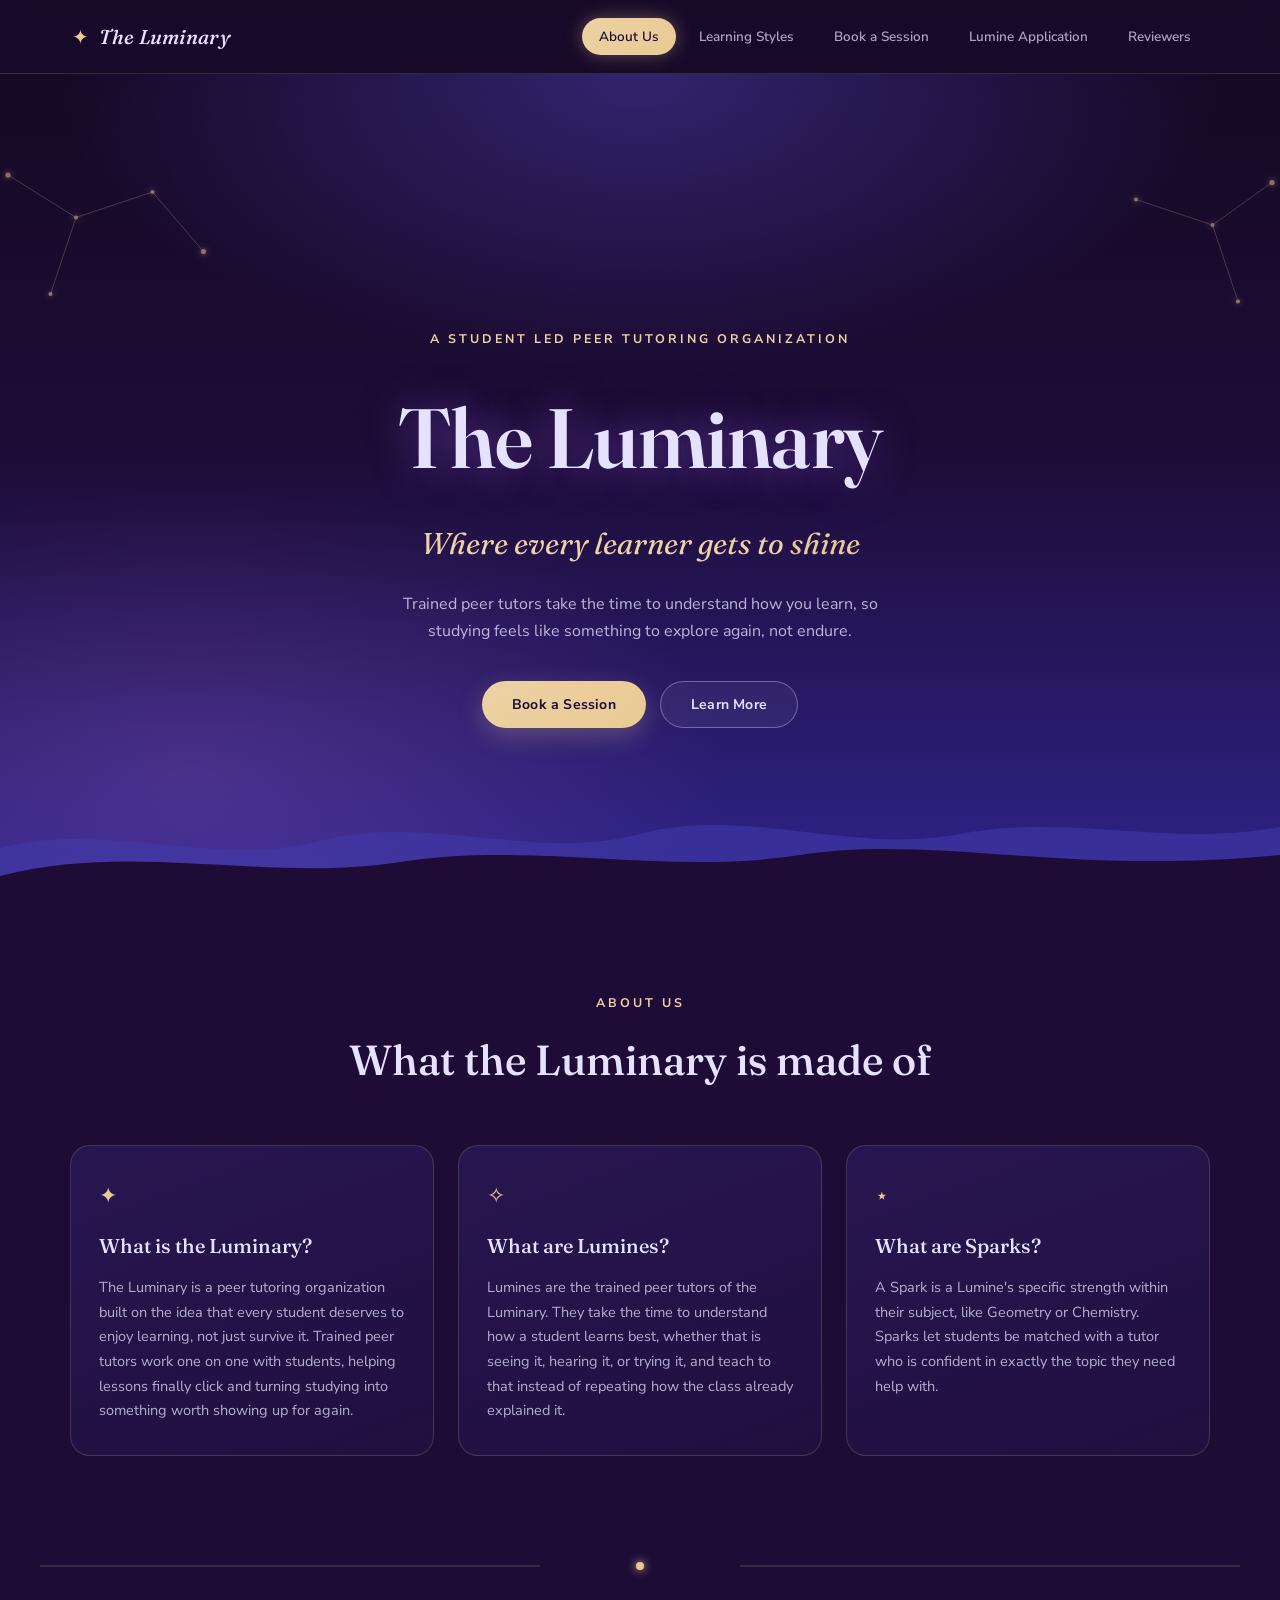
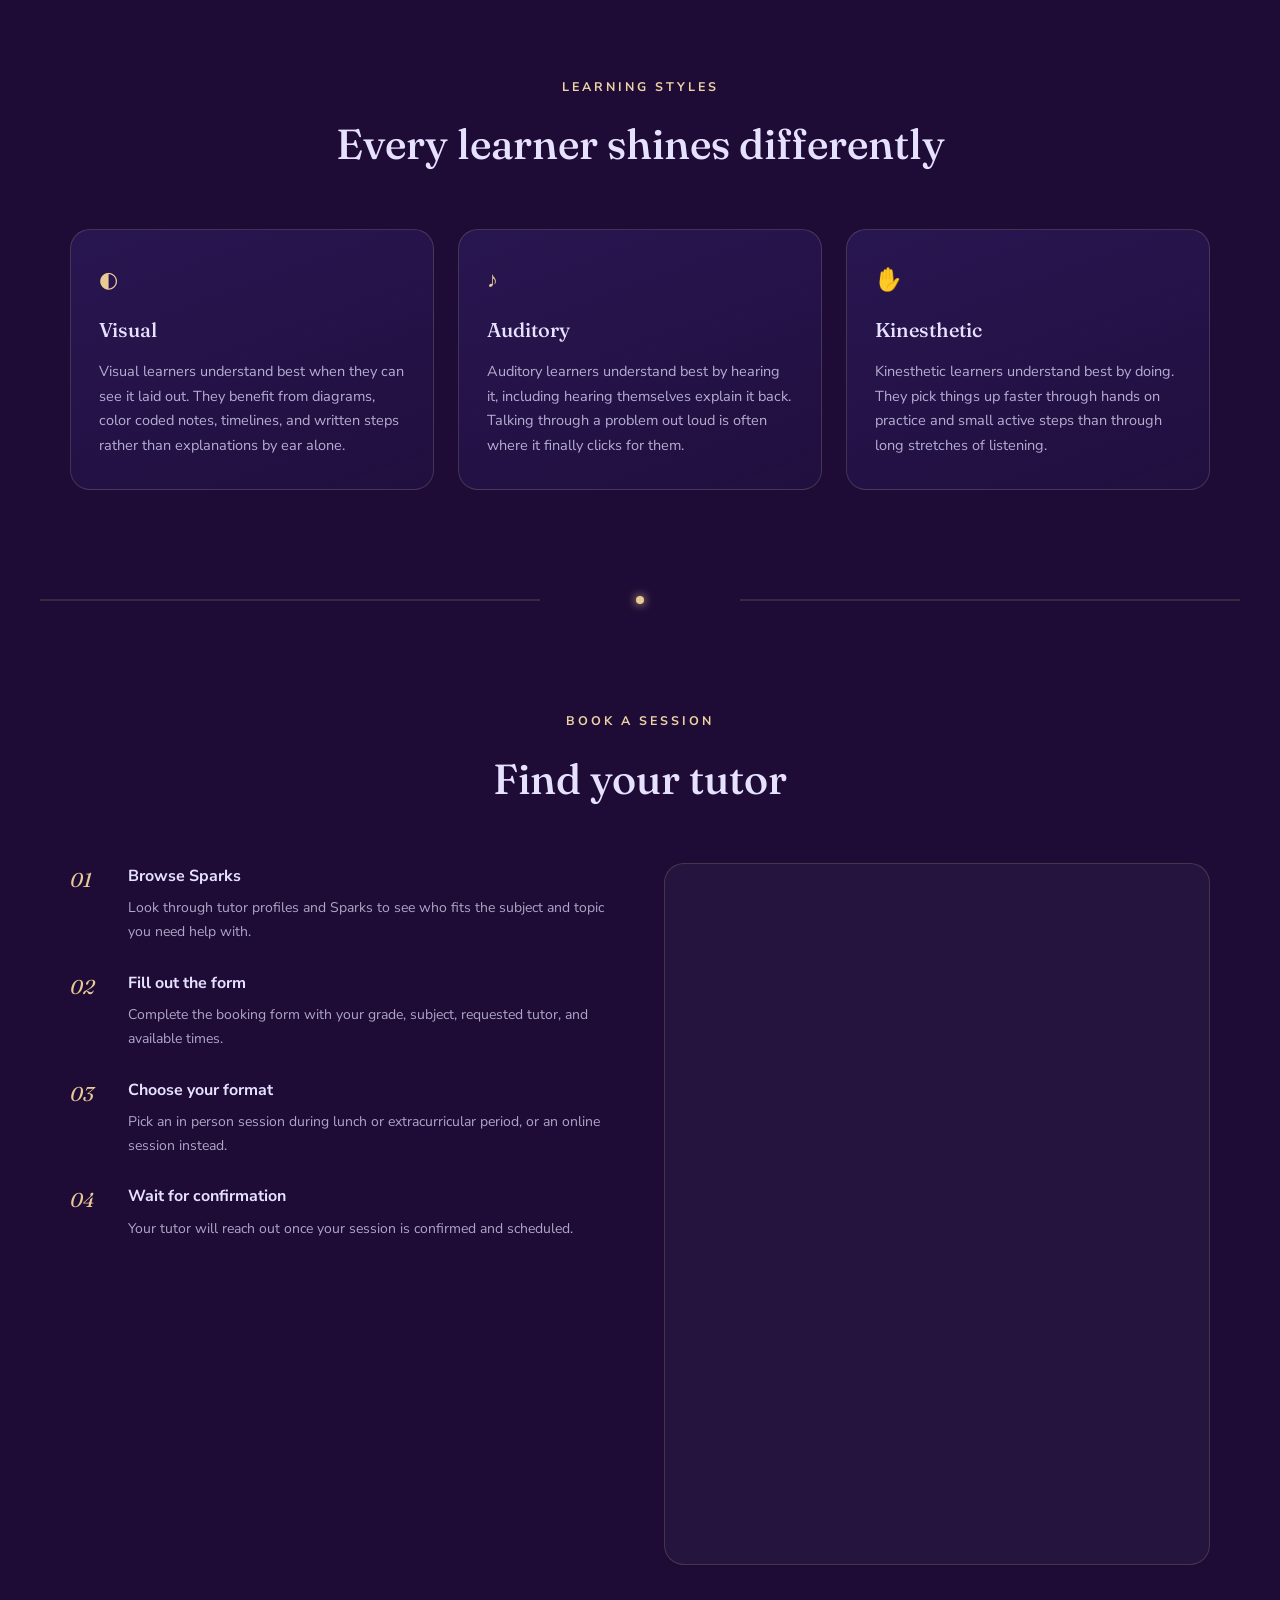
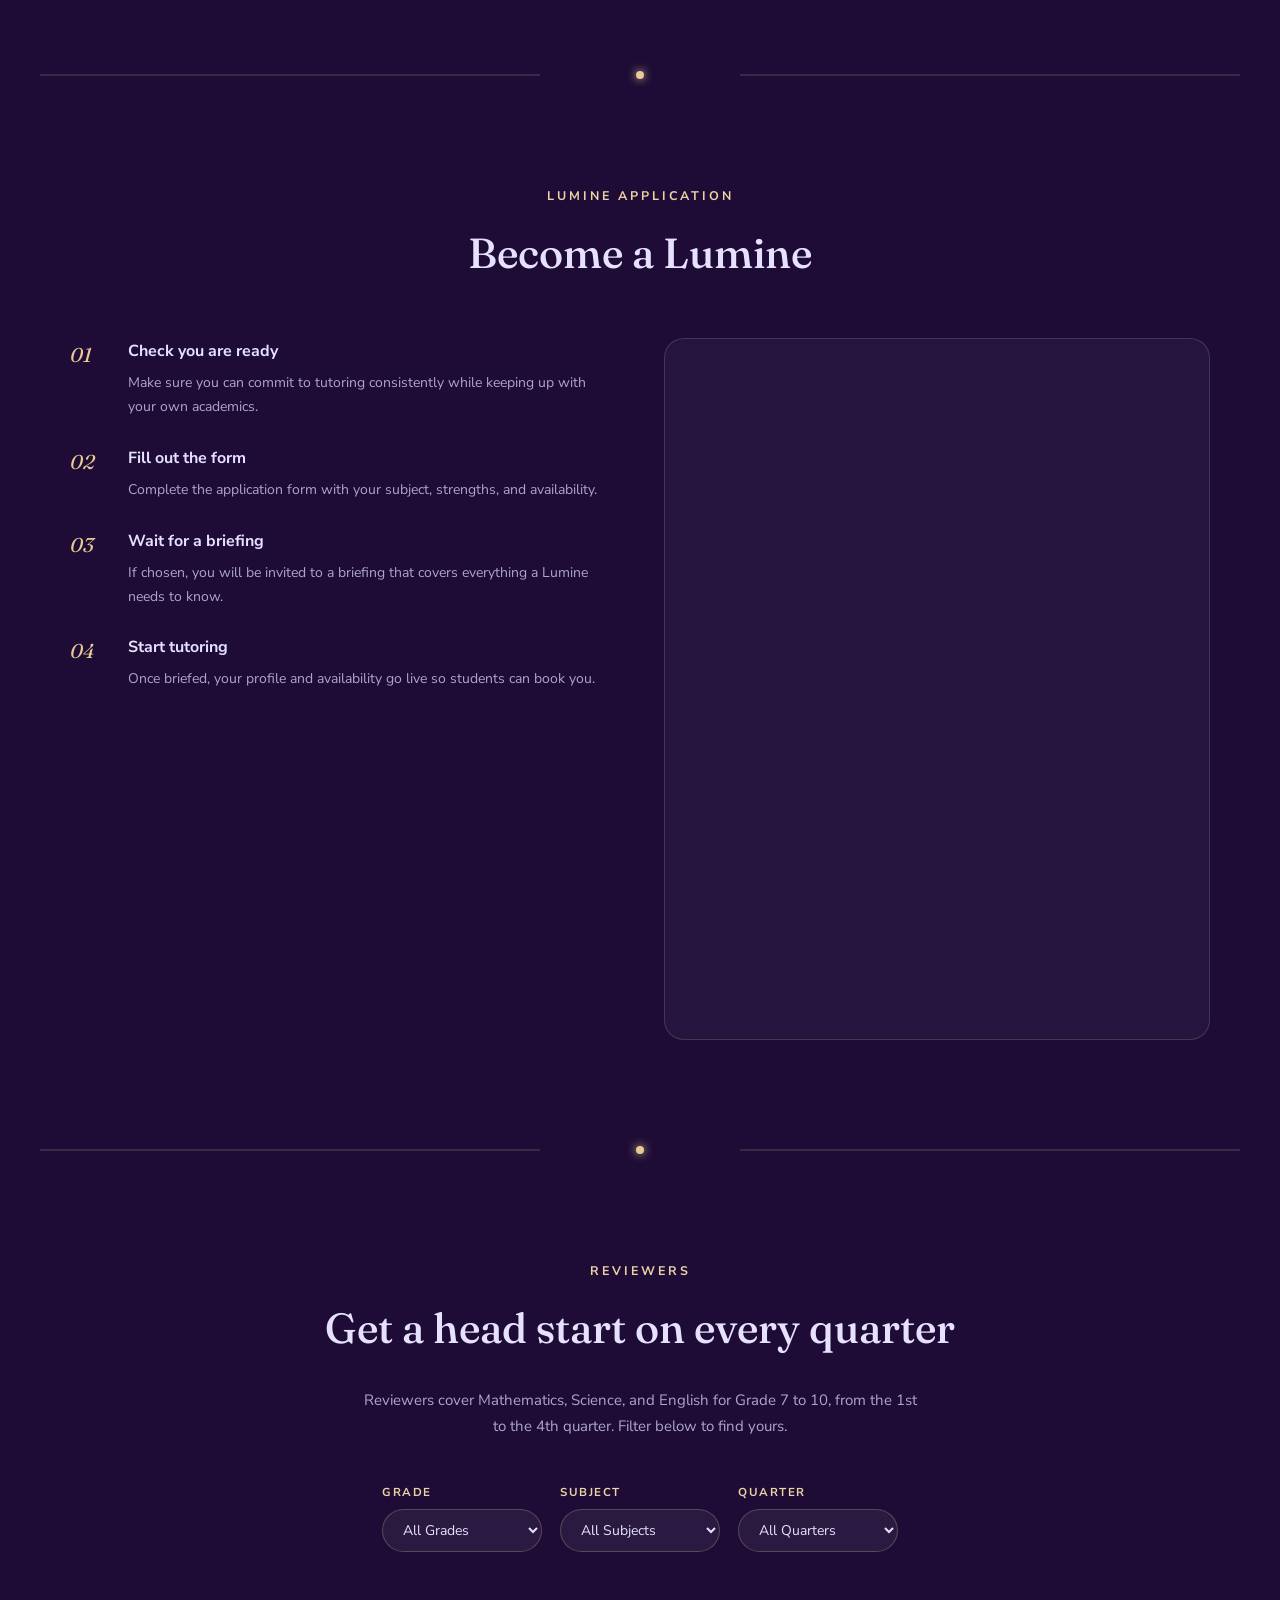
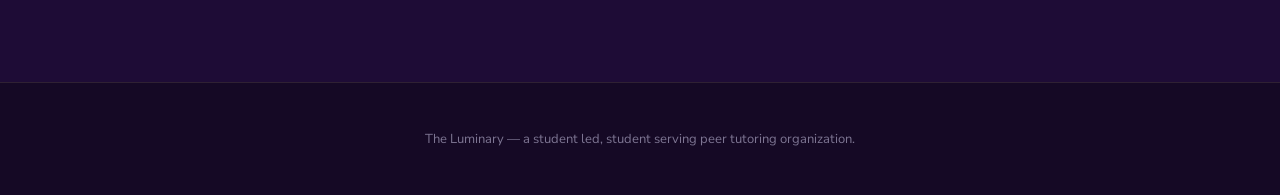
==== commit 679186ff: "Rename index (1).html to index.html" ====
--- a/index.html
+++ b/index.html
@@ -3,172 +3,256 @@
 <head>
 <meta charset="UTF-8">
 <meta name="viewport" content="width=device-width, initial-scale=1.0">
-<title>The Luminary — Where every learner gets to shine</title>
+<title>The Luminary</title>
 <link rel="preconnect" href="https://fonts.googleapis.com">
 <link rel="preconnect" href="https://fonts.gstatic.com" crossorigin>
-<link href="https://fonts.googleapis.com/css2?family=Fredoka:wght@400;500;600;700&family=Nunito:ital,wght@0,400;0,500;0,600;0,700;1,600&display=swap" rel="stylesheet">
-<link rel="stylesheet" href="styles.css">
+<link href="https://fonts.googleapis.com/css2?family=Fraunces:ital,opsz,wght@0,9..144,300;0,9..144,500;0,9..144,600;1,9..144,400;1,9..144,500&family=Nunito+Sans:wght@300;400;600;700&display=swap" rel="stylesheet">
+<link rel="stylesheet" href="style.css">
 </head>
 <body>
 
-<canvas id="starfield"></canvas>
-
-<main>
-
-  <!-- HERO -->
+<canvas id="star-canvas"></canvas>
+
+<header class="site-header">
+  <div class="header-inner">
+    <a href="#top" class="logo">
+      <span class="logo-mark">✦</span>
+      <span>The Luminary</span>
+    </a>
+    <nav class="tabs" id="tabs">
+      <button class="tab-link active" data-target="about">About Us</button>
+      <button class="tab-link" data-target="learning-styles">Learning Styles</button>
+      <button class="tab-link" data-target="book-session">Book a Session</button>
+      <button class="tab-link" data-target="apply">Lumine Application</button>
+      <button class="tab-link" data-target="reviewers">Reviewers</button>
+    </nav>
+    <button class="nav-toggle" id="navToggle" aria-label="Open menu">
+      <span></span><span></span><span></span>
+    </button>
+  </div>
+</header>
+
+<main id="top">
+
   <section class="hero">
-    <div class="hero-inner">
-      <p class="eyebrow">A student-led, student-serving tutoring organization</p>
+    <div class="hero-sky">
+      <svg class="constellation constellation-left" viewBox="0 0 400 400" aria-hidden="true">
+        <g class="const-lines">
+          <line x1="40" y1="60" x2="120" y2="110"/>
+          <line x1="120" y1="110" x2="90" y2="200"/>
+          <line x1="120" y1="110" x2="210" y2="80"/>
+          <line x1="210" y1="80" x2="270" y2="150"/>
+        </g>
+        <g class="const-stars">
+          <circle cx="40" cy="60" r="3"/>
+          <circle cx="120" cy="110" r="2.4"/>
+          <circle cx="90" cy="200" r="2.4"/>
+          <circle cx="210" cy="80" r="2.4"/>
+          <circle cx="270" cy="150" r="3"/>
+        </g>
+      </svg>
+      <svg class="constellation constellation-right" viewBox="0 0 400 400" aria-hidden="true">
+        <g class="const-lines">
+          <line x1="360" y1="50" x2="290" y2="100"/>
+          <line x1="290" y1="100" x2="320" y2="190"/>
+          <line x1="290" y1="100" x2="200" y2="70"/>
+        </g>
+        <g class="const-stars">
+          <circle cx="360" cy="50" r="3"/>
+          <circle cx="290" cy="100" r="2.4"/>
+          <circle cx="320" cy="190" r="2.4"/>
+          <circle cx="200" cy="70" r="2.4"/>
+        </g>
+      </svg>
+    </div>
+
+    <div class="hero-content">
+      <p class="eyebrow">A student led peer tutoring organization</p>
       <h1 class="hero-title">The Luminary</h1>
-      <p class="hero-tagline">Where every learner gets to shine</p>
+      <p class="hero-subtitle">Where every learner gets to <em>shine</em></p>
+      <p class="hero-desc">Trained peer tutors take the time to understand how you learn, so studying feels like something to explore again, not endure.</p>
       <div class="hero-actions">
-        <a href="#find" class="btn btn-primary">Find your Lumine</a>
-        <a href="#become" class="btn btn-ghost">Become a Lumine</a>
-      </div>
-    </div>
-    <div class="scroll-cue" aria-hidden="true">
-      <span></span>
-    </div>
-  </section>
-
-  <!-- WHAT MAKES UP THE LUMINARY -->
-  <section class="section" id="about">
-    <div class="section-head reveal">
-      <span class="sparkle-icon" aria-hidden="true">
-        <svg viewBox="0 0 100 100"><path d="M50 2 C53 38 62 47 98 50 C62 53 53 62 50 98 C47 62 38 53 2 50 C38 47 47 38 50 2 Z"/></svg>
-      </span>
-      <h2>What makes up the Luminary?</h2>
-    </div>
-
-    <div class="card-grid">
-      <article class="card reveal">
-        <p class="card-kicker">(˶˃ ᵕ ˂˶) .ᐟ.ᐟ</p>
-        <h3>What is the Luminary?</h3>
-        <p>The Luminary is a student-led, student-serving peer tutoring organization for learners who feel overwhelmed, embarrassed to ask questions in class, or unsure of how they learn best. We pair students with trained peer tutors who meet them where they are, both academically and personally, and help them find their way back to the curiosity a fast classroom pace can bury.</p>
-      </article>
-
-      <article class="card reveal">
-        <p class="card-kicker">ദ്ദി(˵ •̀ ᴗ - ˵ )</p>
-        <h3>What is a Lumine?</h3>
-        <p>Lumines are the trained peer tutors of the Luminary — the students who sit down with their peers, figure out how they learn best, and guide them through their lessons in a way that actually clicks.</p>
-      </article>
-
-      <article class="card reveal">
-        <p class="card-kicker">ꉂ(˵˃ ᗜ ˂˵)</p>
-        <h3>What is a Spark?</h3>
-        <p>A Spark is a Lumine's specific strength within their subject, like Geometry or Chemistry. Sparks let students be matched with a tutor who is confident in exactly the topic they need help with.</p>
-      </article>
-    </div>
-  </section>
-
-  <!-- EVERY LEARNER SHINES DIFFERENTLY -->
-  <section class="section" id="learners">
-    <div class="section-head reveal">
-      <span class="sparkle-icon" aria-hidden="true">
-        <svg viewBox="0 0 100 100"><path d="M50 2 C53 38 62 47 98 50 C62 53 53 62 50 98 C47 62 38 53 2 50 C38 47 47 38 50 2 Z"/></svg>
-      </span>
-      <h2>Every learner shines differently</h2>
-    </div>
-
-    <div class="learner-grid">
-      <article class="learner-card reveal">
-        <p class="learner-kicker">*ੈ✩‧₊˚</p>
-        <h3>Visual Learner</h3>
-        <p class="learner-def">Learns best through seeing information — images, diagrams, written text.</p>
-        <p class="learner-signs"><span>Signs you're one:</span> you like charts and notes, remember faces better than names, and often think in pictures.</p>
-      </article>
-
-      <article class="learner-card reveal">
-        <p class="learner-kicker">*ੈ✩‧₊˚</p>
-        <h3>Auditory Learner</h3>
-        <p class="learner-def">Learns best through hearing and speaking information — lectures, discussions, audio.</p>
-        <p class="learner-signs"><span>Signs you're one:</span> you remember things you hear better than things you read, like reading aloud, and follow spoken directions easily.</p>
-      </article>
-
-      <article class="learner-card reveal">
-        <p class="learner-kicker">*ੈ✩‧₊˚</p>
-        <h3>Kinesthetic Learner</h3>
-        <p class="learner-def">Learns best through hands-on activity and movement — doing, touching, practicing.</p>
-        <p class="learner-signs"><span>Signs you're one:</span> you fidget or move while thinking, prefer "learning by doing," and struggle sitting through long lectures without a physical outlet.</p>
-      </article>
-    </div>
-  </section>
-
-  <!-- FIND YOUR LUMINE -->
-  <section class="section" id="find">
-    <div class="section-head reveal">
-      <h2>Find your Lumine <span class="kaomoji">ദ്ദി(˵ •̀ ᴗ - ˵ ) !!</span></h2>
-    </div>
-
-    <ol class="step-list reveal">
-      <li class="step">
-        <span class="step-num">01</span>
-        <div class="step-body">
-          <h3>Fill out the form</h3>
-          <p>Complete the booking form with your grade, subject, requested tutor, and available times.</p>
-        </div>
-      </li>
-      <li class="step">
-        <span class="step-num">02</span>
-        <div class="step-body">
-          <h3>Choose your format</h3>
-          <p>Pick an in-person session during lunch or extracurricular period, or an online session instead.</p>
-        </div>
-      </li>
-      <li class="step">
-        <span class="step-num">03</span>
-        <div class="step-body">
-          <h3>Wait for confirmation</h3>
-          <p>Your tutor will reach out once your session is confirmed and scheduled.</p>
-        </div>
-      </li>
-    </ol>
-  </section>
-
-  <!-- BECOME A LUMINE -->
-  <section class="section" id="become">
-    <div class="section-head reveal">
-      <h2>Become a Lumine <span class="kaomoji">ദ്ദി(˵ •̀ ᴗ - ˵ ) !!</span></h2>
-    </div>
-
-    <ol class="step-list reveal">
-      <li class="step">
-        <span class="step-num">01</span>
-        <div class="step-body">
-          <h3>Check you're ready</h3>
-          <p>Make sure you can commit to tutoring consistently while keeping up with your own academics.</p>
-        </div>
-      </li>
-      <li class="step">
-        <span class="step-num">02</span>
-        <div class="step-body">
-          <h3>Fill out the form</h3>
-          <p>Complete the application form with your subject, strengths, and availability.</p>
-        </div>
-      </li>
-      <li class="step">
-        <span class="step-num">03</span>
-        <div class="step-body">
-          <h3>Wait for a briefing</h3>
-          <p>If chosen, you'll be invited to a briefing that covers everything a Lumine needs to know.</p>
-        </div>
-      </li>
-      <li class="step">
-        <span class="step-num">04</span>
-        <div class="step-body">
-          <h3>Start tutoring</h3>
-          <p>Once briefed, your profile and availability go live so students can book you.</p>
-        </div>
-      </li>
-    </ol>
-  </section>
-
-  <footer class="footer">
-    <p class="footer-title">The Luminary</p>
-    <p class="footer-tagline">Where every learner gets to shine</p>
-  </footer>
+        <button class="btn btn-primary" data-scroll="book-session">Book a Session</button>
+        <button class="btn btn-ghost" data-scroll="about">Learn More</button>
+      </div>
+    </div>
+
+    <svg class="cloud-divider" viewBox="0 0 1440 200" preserveAspectRatio="none" aria-hidden="true">
+      <path class="cloud-back" d="M0,120 C120,80 240,150 360,110 C480,70 600,140 720,100 C840,60 960,130 1080,100 C1200,70 1320,120 1440,90 L1440,200 L0,200 Z"/>
+      <path class="cloud-front" d="M0,160 C150,110 300,170 450,140 C600,110 750,160 900,130 C1050,100 1200,160 1440,130 L1440,200 L0,200 Z"/>
+    </svg>
+  </section>
+
+  <section id="about" class="section">
+    <div class="section-inner">
+      <p class="section-eyebrow">About Us</p>
+      <h2 class="section-title">What the Luminary is made of</h2>
+
+      <div class="card-grid three">
+        <div class="glass-card">
+          <span class="card-glyph">✦</span>
+          <h3>What is the Luminary?</h3>
+          <p>The Luminary is a peer tutoring organization built on the idea that every student deserves to enjoy learning, not just survive it. Trained peer tutors work one on one with students, helping lessons finally click and turning studying into something worth showing up for again.</p>
+        </div>
+        <div class="glass-card">
+          <span class="card-glyph">✧</span>
+          <h3>What are Lumines?</h3>
+          <p>Lumines are the trained peer tutors of the Luminary. They take the time to understand how a student learns best, whether that is seeing it, hearing it, or trying it, and teach to that instead of repeating how the class already explained it.</p>
+        </div>
+        <div class="glass-card">
+          <span class="card-glyph">⋆</span>
+          <h3>What are Sparks?</h3>
+          <p>A Spark is a Lumine's specific strength within their subject, like Geometry or Chemistry. Sparks let students be matched with a tutor who is confident in exactly the topic they need help with.</p>
+        </div>
+      </div>
+    </div>
+  </section>
+
+  <div class="section-divider">
+    <svg viewBox="0 0 1200 40" preserveAspectRatio="none" aria-hidden="true">
+      <line x1="0" y1="20" x2="500" y2="20" class="divider-line"/>
+      <circle cx="600" cy="20" r="4" class="divider-star"/>
+      <line x1="700" y1="20" x2="1200" y2="20" class="divider-line"/>
+    </svg>
+  </div>
+
+  <section id="learning-styles" class="section">
+    <div class="section-inner">
+      <p class="section-eyebrow">Learning Styles</p>
+      <h2 class="section-title">Every learner shines differently</h2>
+
+      <div class="card-grid three">
+        <div class="glass-card style-card">
+          <span class="card-glyph">◐</span>
+          <h3>Visual</h3>
+          <p>Visual learners understand best when they can see it laid out. They benefit from diagrams, color coded notes, timelines, and written steps rather than explanations by ear alone.</p>
+        </div>
+        <div class="glass-card style-card">
+          <span class="card-glyph">♪</span>
+          <h3>Auditory</h3>
+          <p>Auditory learners understand best by hearing it, including hearing themselves explain it back. Talking through a problem out loud is often where it finally clicks for them.</p>
+        </div>
+        <div class="glass-card style-card">
+          <span class="card-glyph">✋</span>
+          <h3>Kinesthetic</h3>
+          <p>Kinesthetic learners understand best by doing. They pick things up faster through hands on practice and small active steps than through long stretches of listening.</p>
+        </div>
+      </div>
+    </div>
+  </section>
+
+  <div class="section-divider">
+    <svg viewBox="0 0 1200 40" preserveAspectRatio="none" aria-hidden="true">
+      <line x1="0" y1="20" x2="500" y2="20" class="divider-line"/>
+      <circle cx="600" cy="20" r="4" class="divider-star"/>
+      <line x1="700" y1="20" x2="1200" y2="20" class="divider-line"/>
+    </svg>
+  </div>
+
+  <section id="book-session" class="section">
+    <div class="section-inner">
+      <p class="section-eyebrow">Book a Session</p>
+      <h2 class="section-title">Find your tutor</h2>
+
+      <div class="steps-form-layout">
+        <ol class="steps-list">
+          <li><span class="step-num">01</span><div><h4>Browse Sparks</h4><p>Look through tutor profiles and Sparks to see who fits the subject and topic you need help with.</p></div></li>
+          <li><span class="step-num">02</span><div><h4>Fill out the form</h4><p>Complete the booking form with your grade, subject, requested tutor, and available times.</p></div></li>
+          <li><span class="step-num">03</span><div><h4>Choose your format</h4><p>Pick an in person session during lunch or extracurricular period, or an online session instead.</p></div></li>
+          <li><span class="step-num">04</span><div><h4>Wait for confirmation</h4><p>Your tutor will reach out once your session is confirmed and scheduled.</p></div></li>
+        </ol>
+
+        <div class="form-embed">
+          <iframe src="https://docs.google.com/forms/d/e/1FAIpQLSef60LcH263twK1YfR4nSgyEO6esmQESaKQLY-Vy8qchJHtsQ/viewform?embedded=true" loading="lazy">Loading form...</iframe>
+        </div>
+      </div>
+    </div>
+  </section>
+
+  <div class="section-divider">
+    <svg viewBox="0 0 1200 40" preserveAspectRatio="none" aria-hidden="true">
+      <line x1="0" y1="20" x2="500" y2="20" class="divider-line"/>
+      <circle cx="600" cy="20" r="4" class="divider-star"/>
+      <line x1="700" y1="20" x2="1200" y2="20" class="divider-line"/>
+    </svg>
+  </div>
+
+  <section id="apply" class="section">
+    <div class="section-inner">
+      <p class="section-eyebrow">Lumine Application</p>
+      <h2 class="section-title">Become a Lumine</h2>
+
+      <div class="steps-form-layout">
+        <ol class="steps-list">
+          <li><span class="step-num">01</span><div><h4>Check you are ready</h4><p>Make sure you can commit to tutoring consistently while keeping up with your own academics.</p></div></li>
+          <li><span class="step-num">02</span><div><h4>Fill out the form</h4><p>Complete the application form with your subject, strengths, and availability.</p></div></li>
+          <li><span class="step-num">03</span><div><h4>Wait for a briefing</h4><p>If chosen, you will be invited to a briefing that covers everything a Lumine needs to know.</p></div></li>
+          <li><span class="step-num">04</span><div><h4>Start tutoring</h4><p>Once briefed, your profile and availability go live so students can book you.</p></div></li>
+        </ol>
+
+        <div class="form-embed">
+          <iframe src="https://docs.google.com/forms/d/e/1FAIpQLSf3VKkrqAnsjsP4LcPbb2Lj8UNW63V2bupNpBYrkKX1vfNm0w/viewform?embedded=true" loading="lazy">Loading form...</iframe>
+        </div>
+      </div>
+    </div>
+  </section>
+
+  <div class="section-divider">
+    <svg viewBox="0 0 1200 40" preserveAspectRatio="none" aria-hidden="true">
+      <line x1="0" y1="20" x2="500" y2="20" class="divider-line"/>
+      <circle cx="600" cy="20" r="4" class="divider-star"/>
+      <line x1="700" y1="20" x2="1200" y2="20" class="divider-line"/>
+    </svg>
+  </div>
+
+  <section id="reviewers" class="section">
+    <div class="section-inner">
+      <p class="section-eyebrow">Reviewers</p>
+      <h2 class="section-title">Get a head start on every quarter</h2>
+      <p class="section-lead">Reviewers cover Mathematics, Science, and English for Grade 7 to 10, from the 1st to the 4th quarter. Filter below to find yours.</p>
+
+      <div class="filter-bar">
+        <div class="filter-group">
+          <label for="filter-grade">Grade</label>
+          <select id="filter-grade">
+            <option value="all">All Grades</option>
+            <option value="7">Grade 7</option>
+            <option value="8">Grade 8</option>
+            <option value="9">Grade 9</option>
+            <option value="10">Grade 10</option>
+          </select>
+        </div>
+        <div class="filter-group">
+          <label for="filter-subject">Subject</label>
+          <select id="filter-subject">
+            <option value="all">All Subjects</option>
+            <option value="Math">Math</option>
+            <option value="Science">Science</option>
+            <option value="English">English</option>
+          </select>
+        </div>
+        <div class="filter-group">
+          <label for="filter-quarter">Quarter</label>
+          <select id="filter-quarter">
+            <option value="all">All Quarters</option>
+            <option value="1">Quarter 1</option>
+            <option value="2">Quarter 2</option>
+            <option value="3">Quarter 3</option>
+            <option value="4">Quarter 4</option>
+          </select>
+        </div>
+      </div>
+
+      <div id="reviewer-grid" class="reviewer-grid"></div>
+      <p id="reviewer-empty" class="reviewer-empty" hidden>No reviewers match those filters yet.</p>
+    </div>
+  </section>
 
 </main>
+
+<footer class="site-footer">
+  <p>The Luminary — a student led, student serving peer tutoring organization.</p>
+</footer>
 
 <script src="script.js"></script>
 </body>
--- a/style.css
+++ b/style.css
@@ -0,0 +1,446 @@
+:root{
+  --void: #150925;
+  --deep: #1E0C36;
+  --twilight: #2F248C;
+  --iris: #423BAB;
+  --glow: #6954F7;
+  --glow-soft: #9163FA;
+  --bloom: #D78AFA;
+  --gold: #E9CA94;
+  --gold-soft: #ECD2A4;
+  --starlight: #E6E1FF;
+
+  --font-display: 'Fraunces', serif;
+  --font-body: 'Nunito Sans', sans-serif;
+}
+
+*{ box-sizing: border-box; }
+html{ scroll-behavior: smooth; }
+
+body{
+  margin:0;
+  background: var(--deep);
+  color: var(--starlight);
+  font-family: var(--font-body);
+  font-weight: 400;
+  line-height: 1.7;
+  overflow-x: hidden;
+}
+
+#star-canvas{
+  position: fixed;
+  inset: 0;
+  width: 100%;
+  height: 100%;
+  z-index: 0;
+  pointer-events: none;
+}
+
+a{ color: inherit; }
+
+/* ---------- Header ---------- */
+.site-header{
+  position: sticky;
+  top: 0;
+  z-index: 50;
+  background: rgba(21, 9, 37, 0.72);
+  backdrop-filter: blur(10px);
+  border-bottom: 1px solid rgba(233, 202, 148, 0.16);
+}
+.header-inner{
+  max-width: 1200px;
+  margin: 0 auto;
+  padding: 18px 32px;
+  display: flex;
+  align-items: center;
+  justify-content: space-between;
+  gap: 24px;
+}
+.logo{
+  display: flex;
+  align-items: center;
+  gap: 10px;
+  font-family: var(--font-display);
+  font-style: italic;
+  font-weight: 500;
+  font-size: 20px;
+  text-decoration: none;
+  color: var(--starlight);
+  letter-spacing: 0.3px;
+  flex-shrink: 0;
+}
+.logo-mark{ color: var(--gold); font-style: normal; }
+
+.tabs{
+  display: flex;
+  gap: 6px;
+  flex-wrap: wrap;
+}
+.tab-link{
+  background: transparent;
+  border: 1px solid transparent;
+  color: rgba(230, 225, 255, 0.72);
+  font-family: var(--font-body);
+  font-size: 13.5px;
+  font-weight: 600;
+  padding: 8px 16px;
+  border-radius: 999px;
+  cursor: pointer;
+  transition: all 0.25s ease;
+  white-space: nowrap;
+}
+.tab-link:hover{
+  color: var(--starlight);
+  background: rgba(105, 84, 247, 0.18);
+}
+.tab-link.active{
+  color: var(--deep);
+  background: linear-gradient(135deg, var(--gold-soft), var(--gold));
+  box-shadow: 0 0 18px rgba(233, 202, 148, 0.35);
+}
+
+.nav-toggle{
+  display: none;
+  flex-direction: column;
+  gap: 5px;
+  background: none;
+  border: none;
+  cursor: pointer;
+  padding: 6px;
+}
+.nav-toggle span{
+  width: 22px;
+  height: 2px;
+  background: var(--starlight);
+  border-radius: 2px;
+}
+
+/* ---------- Hero ---------- */
+.hero{
+  position: relative;
+  min-height: 92vh;
+  display: flex;
+  flex-direction: column;
+  align-items: center;
+  justify-content: center;
+  text-align: center;
+  padding: 120px 24px 40px;
+  overflow: hidden;
+  background:
+    radial-gradient(ellipse 70% 55% at 50% 0%, rgba(105, 84, 247, 0.35), transparent 65%),
+    radial-gradient(ellipse 60% 50% at 15% 85%, rgba(215, 138, 250, 0.18), transparent 70%),
+    linear-gradient(180deg, var(--void) 0%, var(--deep) 45%, var(--twilight) 100%);
+}
+
+.hero-sky{ position: absolute; inset: 0; z-index: 1; }
+.constellation{ position: absolute; width: 340px; opacity: 0.55; }
+.constellation-left{ top: 6%; left: -2%; }
+.constellation-right{ top: 8%; right: -2%; }
+.const-lines line{ stroke: var(--gold-soft); stroke-width: 1; opacity: 0.5; }
+.const-stars circle{ fill: var(--gold); filter: drop-shadow(0 0 4px var(--gold)); }
+
+.hero-content{ position: relative; z-index: 2; max-width: 640px; }
+
+.eyebrow{
+  font-size: 12.5px;
+  letter-spacing: 3px;
+  text-transform: uppercase;
+  color: var(--gold-soft);
+  margin: 0 0 18px;
+  font-weight: 700;
+}
+.hero-title{
+  font-family: var(--font-display);
+  font-weight: 600;
+  font-size: clamp(48px, 8vw, 84px);
+  margin: 0 0 8px;
+  color: var(--starlight);
+  text-shadow: 0 0 40px rgba(145, 99, 250, 0.55);
+  letter-spacing: -0.5px;
+}
+.hero-subtitle{
+  font-family: var(--font-display);
+  font-style: italic;
+  font-weight: 400;
+  font-size: clamp(22px, 3.4vw, 30px);
+  margin: 0 0 22px;
+  color: var(--gold-soft);
+}
+.hero-subtitle em{ color: var(--gold); font-style: italic; }
+.hero-desc{
+  font-size: 16px;
+  color: rgba(230, 225, 255, 0.78);
+  max-width: 480px;
+  margin: 0 auto 36px;
+}
+
+.hero-actions{ display: flex; gap: 14px; justify-content: center; flex-wrap: wrap; }
+
+.btn{
+  font-family: var(--font-body);
+  font-weight: 700;
+  font-size: 14px;
+  padding: 13px 30px;
+  border-radius: 999px;
+  cursor: pointer;
+  transition: transform 0.2s ease, box-shadow 0.2s ease;
+  letter-spacing: 0.2px;
+}
+.btn:hover{ transform: translateY(-2px); }
+.btn-primary{
+  background: linear-gradient(135deg, var(--gold-soft), var(--gold));
+  color: var(--deep);
+  border: none;
+  box-shadow: 0 8px 24px rgba(233, 202, 148, 0.25);
+}
+.btn-ghost{
+  background: rgba(230, 225, 255, 0.06);
+  color: var(--starlight);
+  border: 1px solid rgba(230, 225, 255, 0.35);
+}
+.btn-ghost:hover{ background: rgba(230, 225, 255, 0.12); }
+
+.cloud-divider{
+  position: absolute;
+  bottom: -2px;
+  left: 0;
+  width: 100%;
+  height: 140px;
+  z-index: 2;
+}
+.cloud-back{ fill: rgba(66, 59, 171, 0.55); }
+.cloud-front{ fill: var(--deep); }
+
+/* ---------- Sections ---------- */
+.section{
+  position: relative;
+  z-index: 1;
+  padding: 90px 24px;
+  background: var(--deep);
+}
+.section-inner{ max-width: 1140px; margin: 0 auto; }
+
+.section-eyebrow{
+  font-size: 12.5px;
+  letter-spacing: 3px;
+  text-transform: uppercase;
+  color: var(--gold-soft);
+  font-weight: 700;
+  margin: 0 0 12px;
+  text-align: center;
+}
+.section-title{
+  font-family: var(--font-display);
+  font-weight: 500;
+  font-size: clamp(30px, 4vw, 42px);
+  text-align: center;
+  margin: 0 0 48px;
+  color: var(--starlight);
+}
+.section-lead{
+  text-align: center;
+  color: rgba(230, 225, 255, 0.72);
+  max-width: 560px;
+  margin: -24px auto 44px;
+  font-size: 15px;
+}
+
+.section-divider{ background: var(--deep); padding: 0 24px; }
+.section-divider svg{ display: block; width: 100%; max-width: 1200px; height: 40px; margin: 0 auto; }
+.divider-line{ stroke: rgba(233, 202, 148, 0.3); stroke-width: 1; }
+.divider-star{ fill: var(--gold); filter: drop-shadow(0 0 5px var(--gold)); }
+
+/* ---------- Cards ---------- */
+.card-grid{ display: grid; gap: 24px; }
+.card-grid.three{ grid-template-columns: repeat(3, 1fr); }
+
+.glass-card{
+  background: linear-gradient(160deg, rgba(105, 84, 247, 0.14), rgba(66, 59, 171, 0.08));
+  border: 1px solid rgba(233, 202, 148, 0.18);
+  border-radius: 20px;
+  padding: 32px 28px;
+  transition: transform 0.25s ease, border-color 0.25s ease;
+}
+.glass-card:hover{
+  transform: translateY(-4px);
+  border-color: rgba(233, 202, 148, 0.4);
+}
+.card-glyph{
+  display: inline-block;
+  font-size: 22px;
+  color: var(--gold);
+  margin-bottom: 14px;
+}
+.glass-card h3{
+  font-family: var(--font-display);
+  font-weight: 500;
+  font-size: 20px;
+  margin: 0 0 12px;
+  color: var(--starlight);
+}
+.glass-card p{
+  font-size: 14.5px;
+  color: rgba(230, 225, 255, 0.75);
+  margin: 0;
+}
+
+/* ---------- Steps + Form ---------- */
+.steps-form-layout{
+  display: grid;
+  grid-template-columns: 1fr 1fr;
+  gap: 48px;
+  align-items: start;
+}
+.steps-list{
+  list-style: none;
+  margin: 0;
+  padding: 0;
+  display: flex;
+  flex-direction: column;
+  gap: 26px;
+}
+.steps-list li{
+  display: flex;
+  gap: 18px;
+  align-items: flex-start;
+}
+.step-num{
+  font-family: var(--font-display);
+  font-style: italic;
+  color: var(--gold);
+  font-size: 20px;
+  flex-shrink: 0;
+  width: 40px;
+}
+.steps-list h4{
+  margin: 0 0 6px;
+  font-size: 16px;
+  color: var(--starlight);
+  font-weight: 700;
+}
+.steps-list p{
+  margin: 0;
+  font-size: 14px;
+  color: rgba(230, 225, 255, 0.72);
+}
+
+.form-embed{
+  background: rgba(230, 225, 255, 0.04);
+  border: 1px solid rgba(233, 202, 148, 0.18);
+  border-radius: 20px;
+  overflow: hidden;
+  min-height: 520px;
+}
+.form-embed iframe{
+  width: 100%;
+  height: 700px;
+  border: none;
+  display: block;
+}
+
+/* ---------- Reviewers ---------- */
+.filter-bar{
+  display: flex;
+  gap: 18px;
+  justify-content: center;
+  flex-wrap: wrap;
+  margin-bottom: 40px;
+}
+.filter-group{ display: flex; flex-direction: column; gap: 6px; }
+.filter-group label{
+  font-size: 11.5px;
+  letter-spacing: 1.5px;
+  text-transform: uppercase;
+  color: var(--gold-soft);
+  font-weight: 700;
+}
+.filter-group select{
+  background: rgba(230, 225, 255, 0.06);
+  border: 1px solid rgba(233, 202, 148, 0.25);
+  color: var(--starlight);
+  font-family: var(--font-body);
+  font-size: 14px;
+  padding: 10px 16px;
+  border-radius: 999px;
+  min-width: 160px;
+  cursor: pointer;
+}
+.filter-group select:focus{ outline: 2px solid var(--gold); outline-offset: 2px; }
+
+.reviewer-grid{
+  display: grid;
+  grid-template-columns: repeat(auto-fill, minmax(260px, 1fr));
+  gap: 16px;
+}
+.reviewer-card{
+  background: rgba(105, 84, 247, 0.1);
+  border: 1px solid rgba(233, 202, 148, 0.16);
+  border-radius: 14px;
+  padding: 18px 20px;
+  display: flex;
+  flex-direction: column;
+  gap: 6px;
+  text-decoration: none;
+  transition: transform 0.2s ease, border-color 0.2s ease;
+}
+.reviewer-card:hover{
+  transform: translateY(-3px);
+  border-color: var(--gold);
+}
+.reviewer-tag{
+  font-size: 11px;
+  letter-spacing: 1px;
+  text-transform: uppercase;
+  color: var(--gold-soft);
+  font-weight: 700;
+}
+.reviewer-name{
+  font-family: var(--font-display);
+  font-size: 17px;
+  color: var(--starlight);
+}
+.reviewer-meta{
+  font-size: 12.5px;
+  color: rgba(230, 225, 255, 0.6);
+}
+.reviewer-empty{
+  text-align: center;
+  color: rgba(230, 225, 255, 0.55);
+  padding: 40px 0;
+}
+
+/* ---------- Footer ---------- */
+.site-footer{
+  text-align: center;
+  padding: 32px 24px;
+  background: var(--void);
+  color: rgba(230, 225, 255, 0.5);
+  font-size: 13px;
+  border-top: 1px solid rgba(233, 202, 148, 0.12);
+  position: relative;
+  z-index: 1;
+}
+
+/* ---------- Responsive ---------- */
+@media (max-width: 880px){
+  .tabs{ display: none; }
+  .nav-toggle{ display: flex; }
+  .tabs.open{
+    display: flex;
+    position: absolute;
+    top: 100%;
+    left: 0;
+    right: 0;
+    flex-direction: column;
+    background: rgba(21, 9, 37, 0.98);
+    padding: 16px 24px 24px;
+    gap: 4px;
+  }
+  .card-grid.three{ grid-template-columns: 1fr; }
+  .steps-form-layout{ grid-template-columns: 1fr; }
+}
+
+@media (prefers-reduced-motion: reduce){
+  html{ scroll-behavior: auto; }
+  .btn:hover, .glass-card:hover, .reviewer-card:hover{ transform: none; }
+}
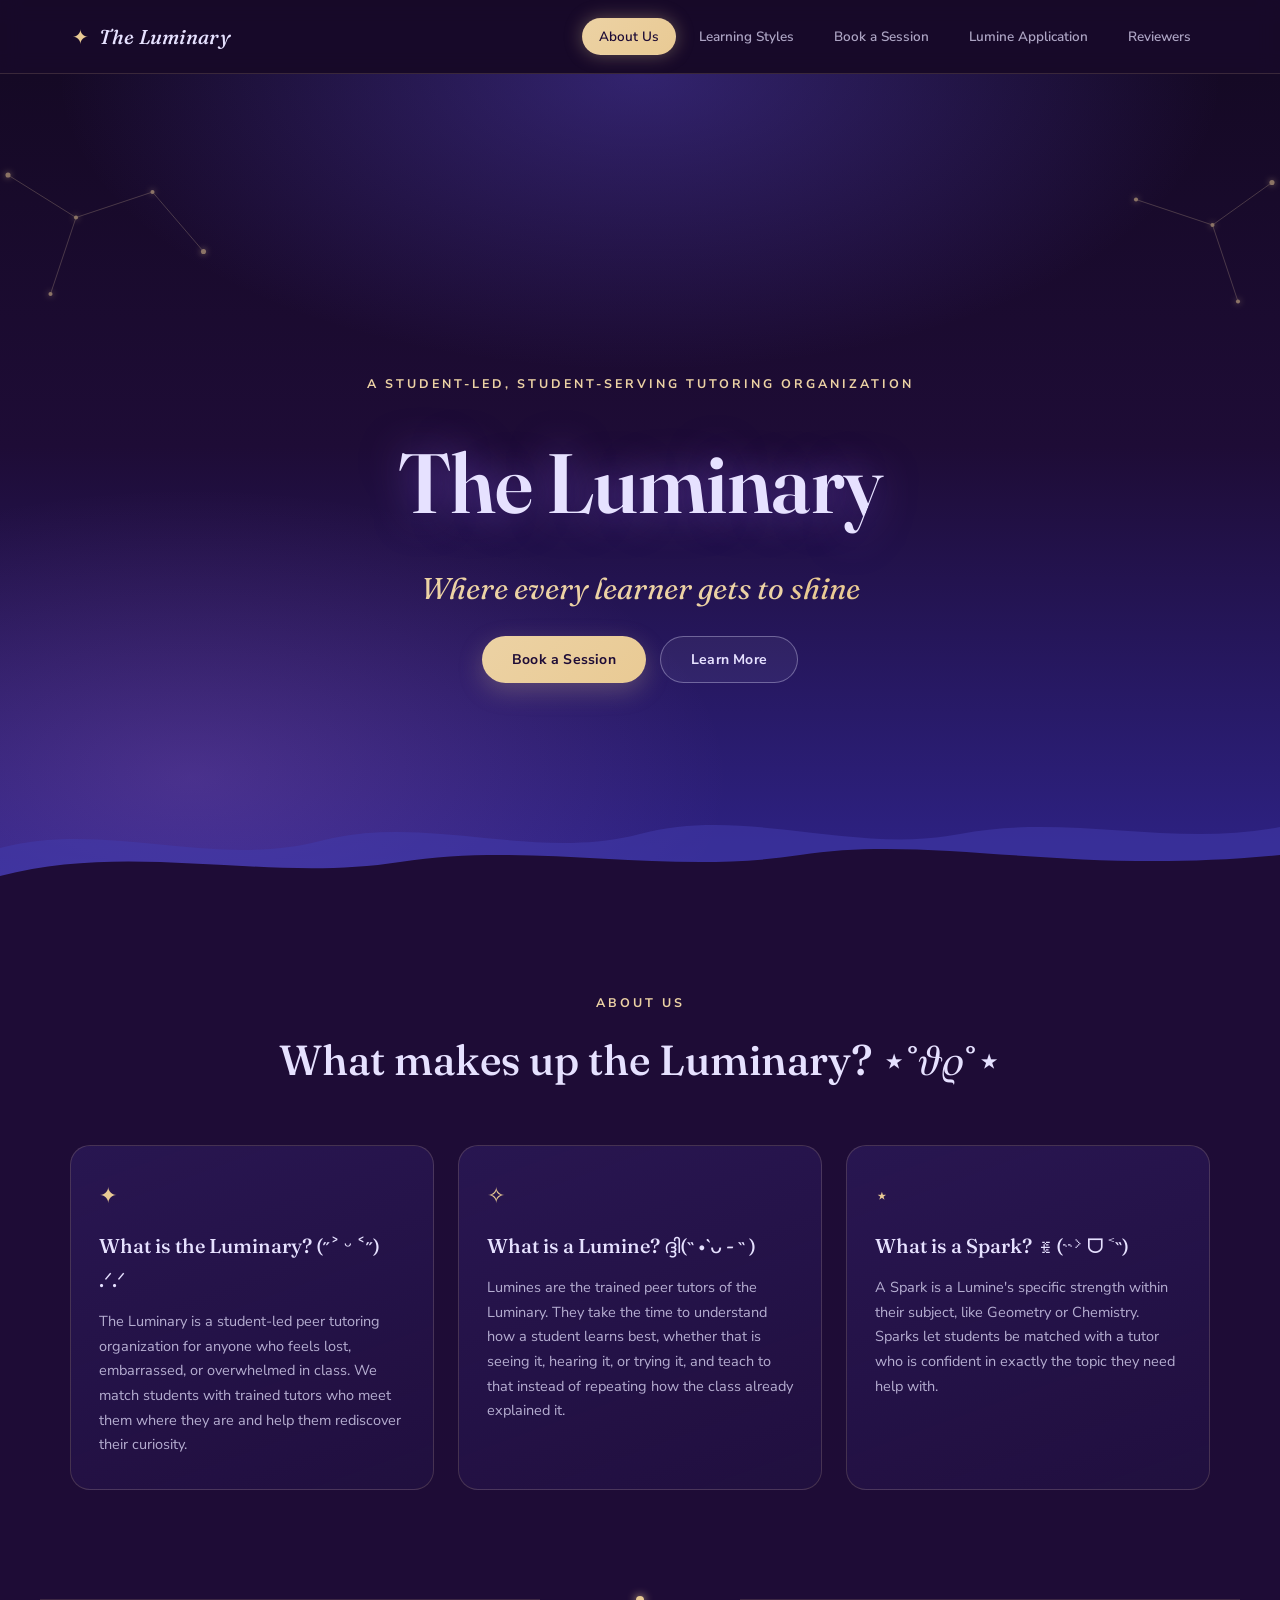
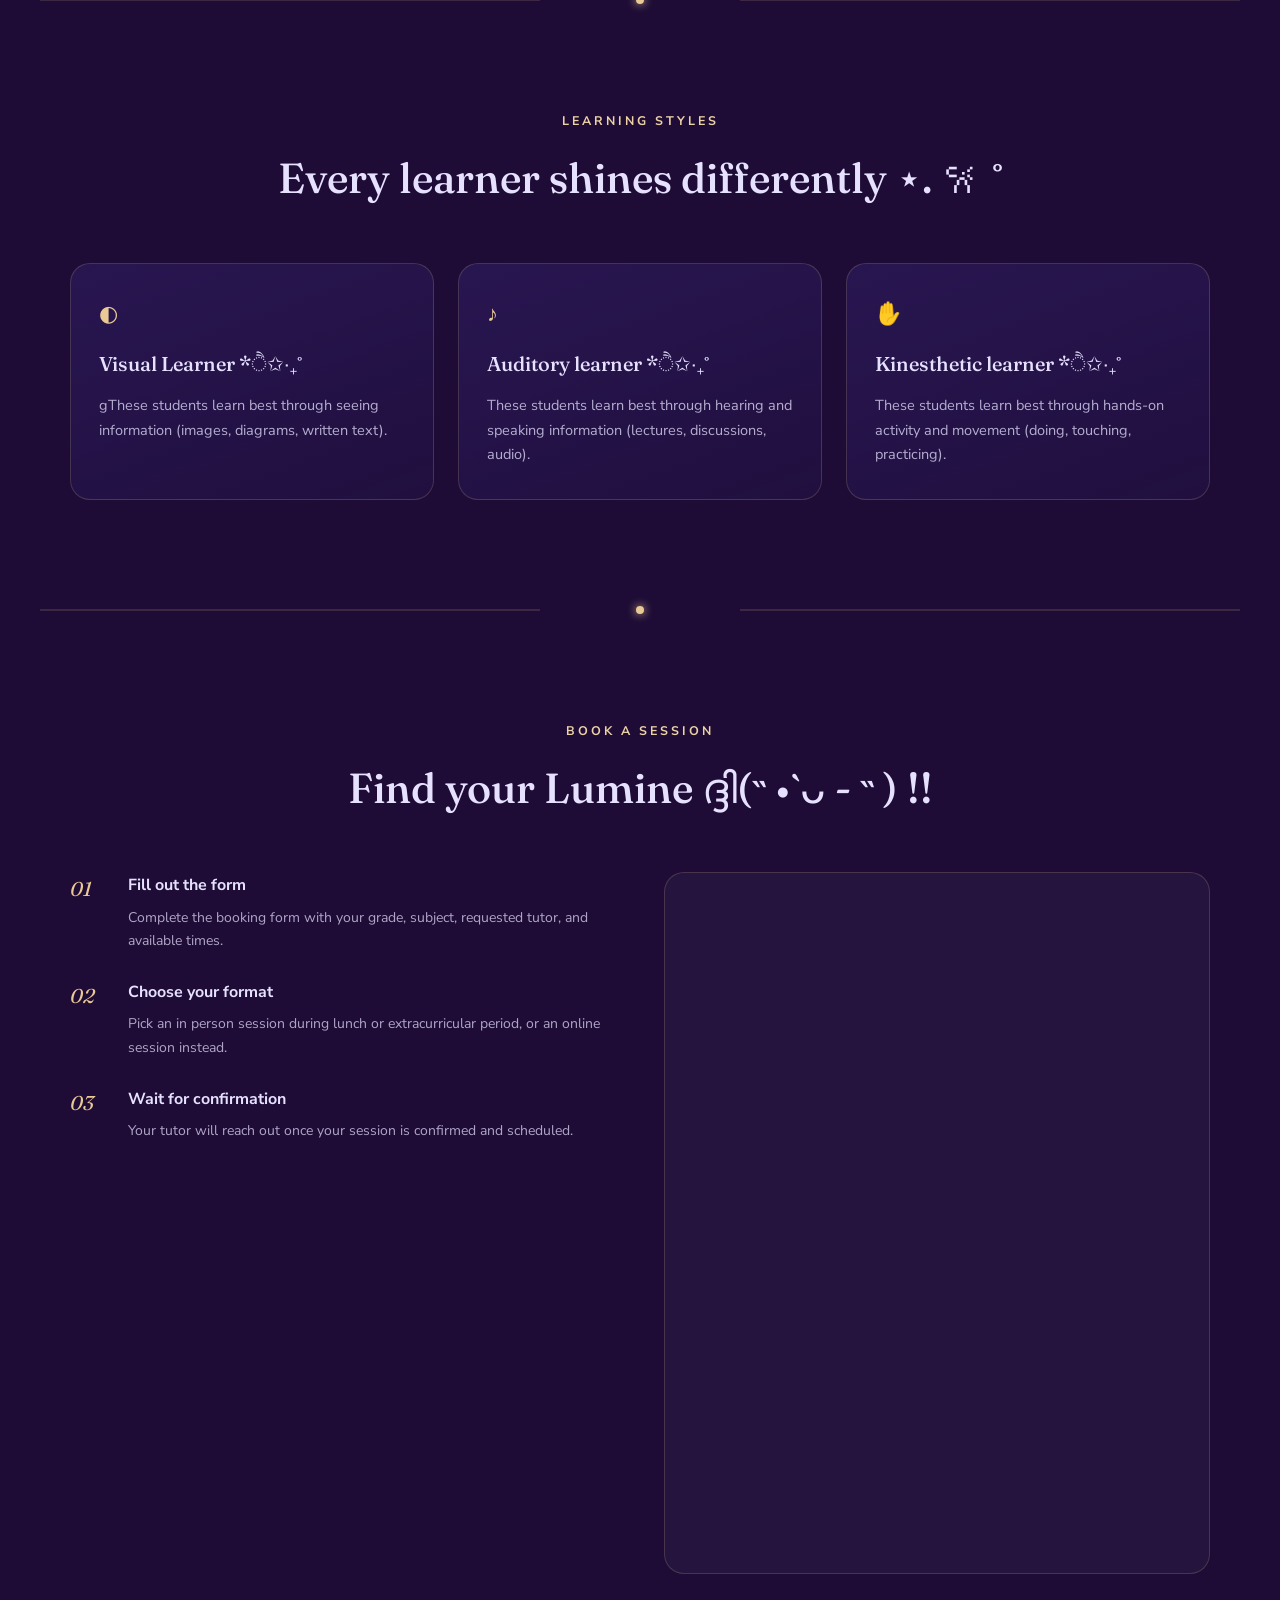
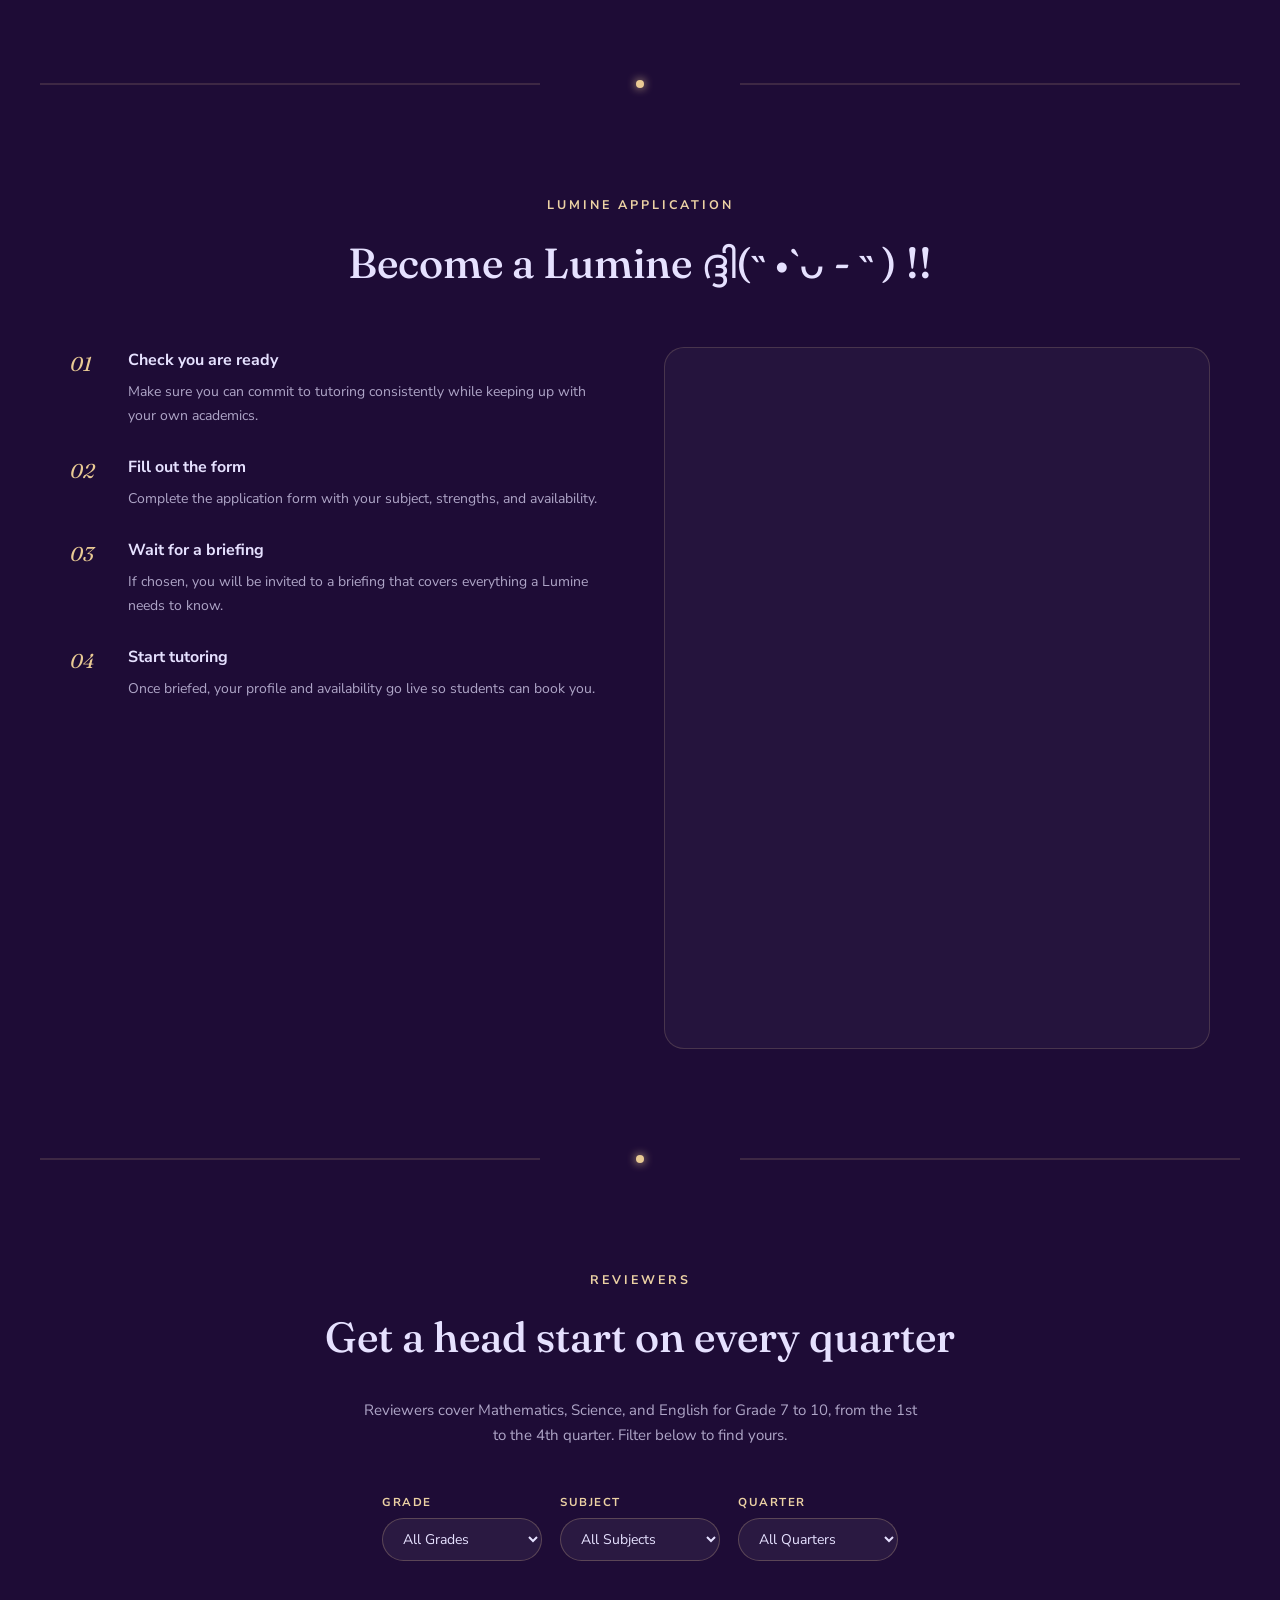
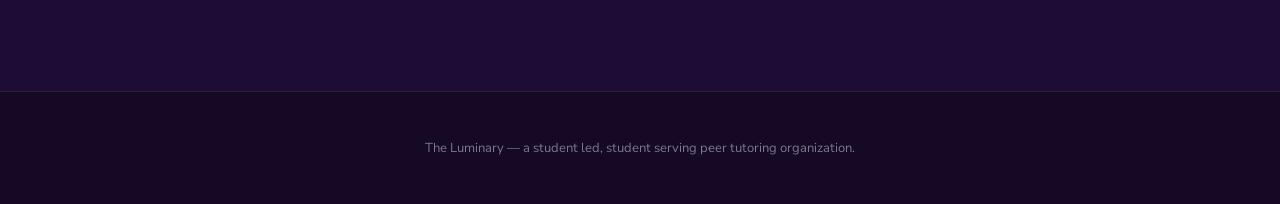
==== commit d23f1ac0: "Update index.html" ====
--- a/index.html
+++ b/index.html
@@ -67,10 +67,9 @@
     </div>
 
     <div class="hero-content">
-      <p class="eyebrow">A student led peer tutoring organization</p>
+      <p class="eyebrow">A student-led, student-serving tutoring organization</p>
       <h1 class="hero-title">The Luminary</h1>
       <p class="hero-subtitle">Where every learner gets to <em>shine</em></p>
-      <p class="hero-desc">Trained peer tutors take the time to understand how you learn, so studying feels like something to explore again, not endure.</p>
       <div class="hero-actions">
         <button class="btn btn-primary" data-scroll="book-session">Book a Session</button>
         <button class="btn btn-ghost" data-scroll="about">Learn More</button>
@@ -86,22 +85,22 @@
   <section id="about" class="section">
     <div class="section-inner">
       <p class="section-eyebrow">About Us</p>
-      <h2 class="section-title">What the Luminary is made of</h2>
+      <h2 class="section-title">What makes up the Luminary? ⋆˚𝜗𝜚˚⋆</h2>
 
       <div class="card-grid three">
         <div class="glass-card">
           <span class="card-glyph">✦</span>
-          <h3>What is the Luminary?</h3>
-          <p>The Luminary is a peer tutoring organization built on the idea that every student deserves to enjoy learning, not just survive it. Trained peer tutors work one on one with students, helping lessons finally click and turning studying into something worth showing up for again.</p>
+          <h3>What is the Luminary? (˶˃ ᵕ ˂˶) .ᐟ.ᐟ</h3>
+          <p>The Luminary is a student-led peer tutoring organization for anyone who feels lost, embarrassed, or overwhelmed in class. We match students with trained tutors who meet them where they are and help them rediscover their curiosity.</p>
         </div>
         <div class="glass-card">
           <span class="card-glyph">✧</span>
-          <h3>What are Lumines?</h3>
+          <h3>What is a Lumine? ദ്ദി(˵ •̀ ᴗ - ˵ )</h3>
           <p>Lumines are the trained peer tutors of the Luminary. They take the time to understand how a student learns best, whether that is seeing it, hearing it, or trying it, and teach to that instead of repeating how the class already explained it.</p>
         </div>
         <div class="glass-card">
           <span class="card-glyph">⋆</span>
-          <h3>What are Sparks?</h3>
+          <h3>What is a Spark? ꉂ(˵˃ ᗜ ˂˵)</h3>
           <p>A Spark is a Lumine's specific strength within their subject, like Geometry or Chemistry. Sparks let students be matched with a tutor who is confident in exactly the topic they need help with.</p>
         </div>
       </div>
@@ -119,23 +118,23 @@
   <section id="learning-styles" class="section">
     <div class="section-inner">
       <p class="section-eyebrow">Learning Styles</p>
-      <h2 class="section-title">Every learner shines differently</h2>
+      <h2 class="section-title">Every learner shines differently ⋆. 𐙚 ˚</h2>
 
       <div class="card-grid three">
         <div class="glass-card style-card">
           <span class="card-glyph">◐</span>
-          <h3>Visual</h3>
-          <p>Visual learners understand best when they can see it laid out. They benefit from diagrams, color coded notes, timelines, and written steps rather than explanations by ear alone.</p>
+          <h3>Visual Learner *ੈ✩‧₊˚</h3>
+          <p>gThese students learn best through seeing information (images, diagrams, written text).</p>
         </div>
         <div class="glass-card style-card">
           <span class="card-glyph">♪</span>
-          <h3>Auditory</h3>
-          <p>Auditory learners understand best by hearing it, including hearing themselves explain it back. Talking through a problem out loud is often where it finally clicks for them.</p>
+          <h3>Auditory learner *ੈ✩‧₊˚</h3>
+          <p>These students learn best through hearing and speaking information (lectures, discussions, audio).</p>
         </div>
         <div class="glass-card style-card">
           <span class="card-glyph">✋</span>
-          <h3>Kinesthetic</h3>
-          <p>Kinesthetic learners understand best by doing. They pick things up faster through hands on practice and small active steps than through long stretches of listening.</p>
+          <h3>Kinesthetic learner *ੈ✩‧₊˚</h3>
+          <p>These students learn best through hands-on activity and movement (doing, touching, practicing).</p>
         </div>
       </div>
     </div>
@@ -152,14 +151,13 @@
   <section id="book-session" class="section">
     <div class="section-inner">
       <p class="section-eyebrow">Book a Session</p>
-      <h2 class="section-title">Find your tutor</h2>
+      <h2 class="section-title">Find your Lumine ദ്ദി(˵ •̀ ᴗ - ˵ ) !!</h2>
 
       <div class="steps-form-layout">
         <ol class="steps-list">
-          <li><span class="step-num">01</span><div><h4>Browse Sparks</h4><p>Look through tutor profiles and Sparks to see who fits the subject and topic you need help with.</p></div></li>
-          <li><span class="step-num">02</span><div><h4>Fill out the form</h4><p>Complete the booking form with your grade, subject, requested tutor, and available times.</p></div></li>
-          <li><span class="step-num">03</span><div><h4>Choose your format</h4><p>Pick an in person session during lunch or extracurricular period, or an online session instead.</p></div></li>
-          <li><span class="step-num">04</span><div><h4>Wait for confirmation</h4><p>Your tutor will reach out once your session is confirmed and scheduled.</p></div></li>
+          <li><span class="step-num">01</span><div><h4>Fill out the form</h4><p>Complete the booking form with your grade, subject, requested tutor, and available times.</p></div></li>
+          <li><span class="step-num">02</span><div><h4>Choose your format</h4><p>Pick an in person session during lunch or extracurricular period, or an online session instead.</p></div></li>
+          <li><span class="step-num">03</span><div><h4>Wait for confirmation</h4><p>Your tutor will reach out once your session is confirmed and scheduled.</p></div></li>
         </ol>
 
         <div class="form-embed">
@@ -180,7 +178,7 @@
   <section id="apply" class="section">
     <div class="section-inner">
       <p class="section-eyebrow">Lumine Application</p>
-      <h2 class="section-title">Become a Lumine</h2>
+      <h2 class="section-title">Become a Lumine ദ്ദി(˵ •̀ ᴗ - ˵ ) !!</h2>
 
       <div class="steps-form-layout">
         <ol class="steps-list">
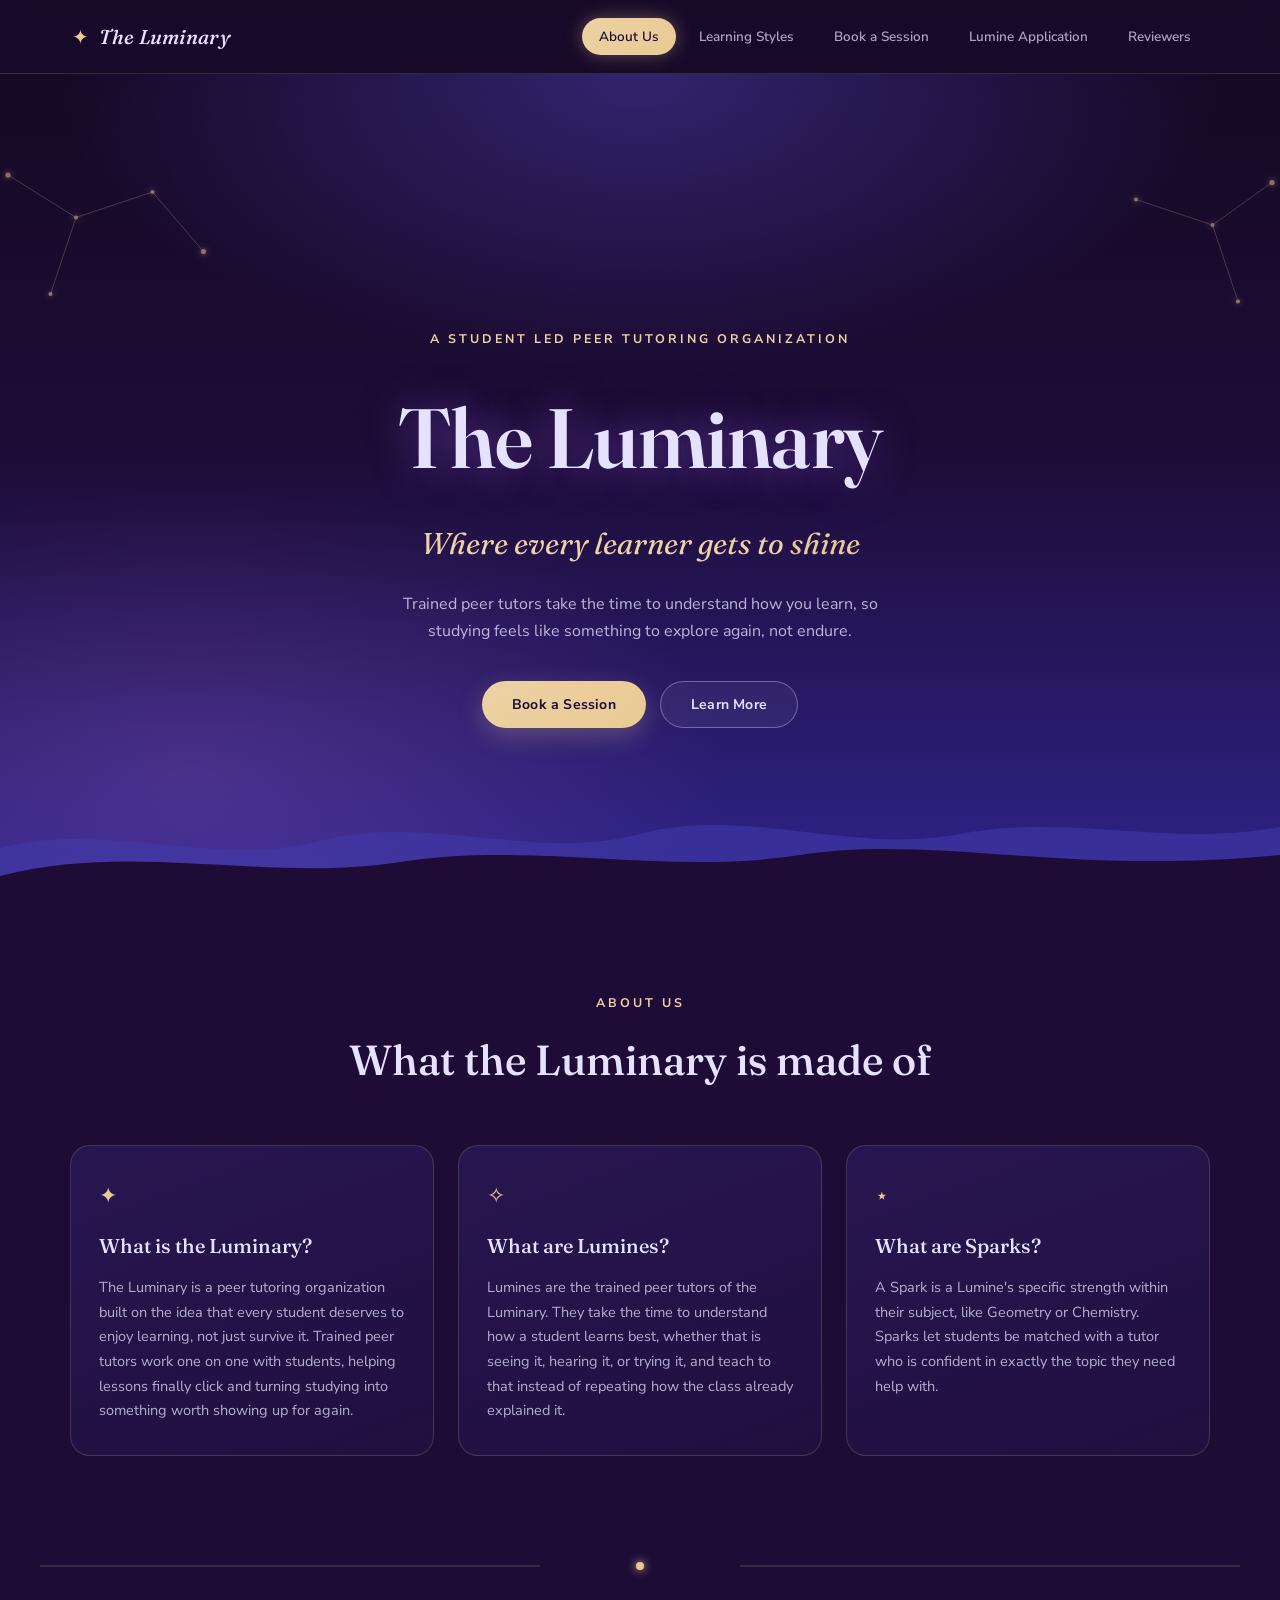
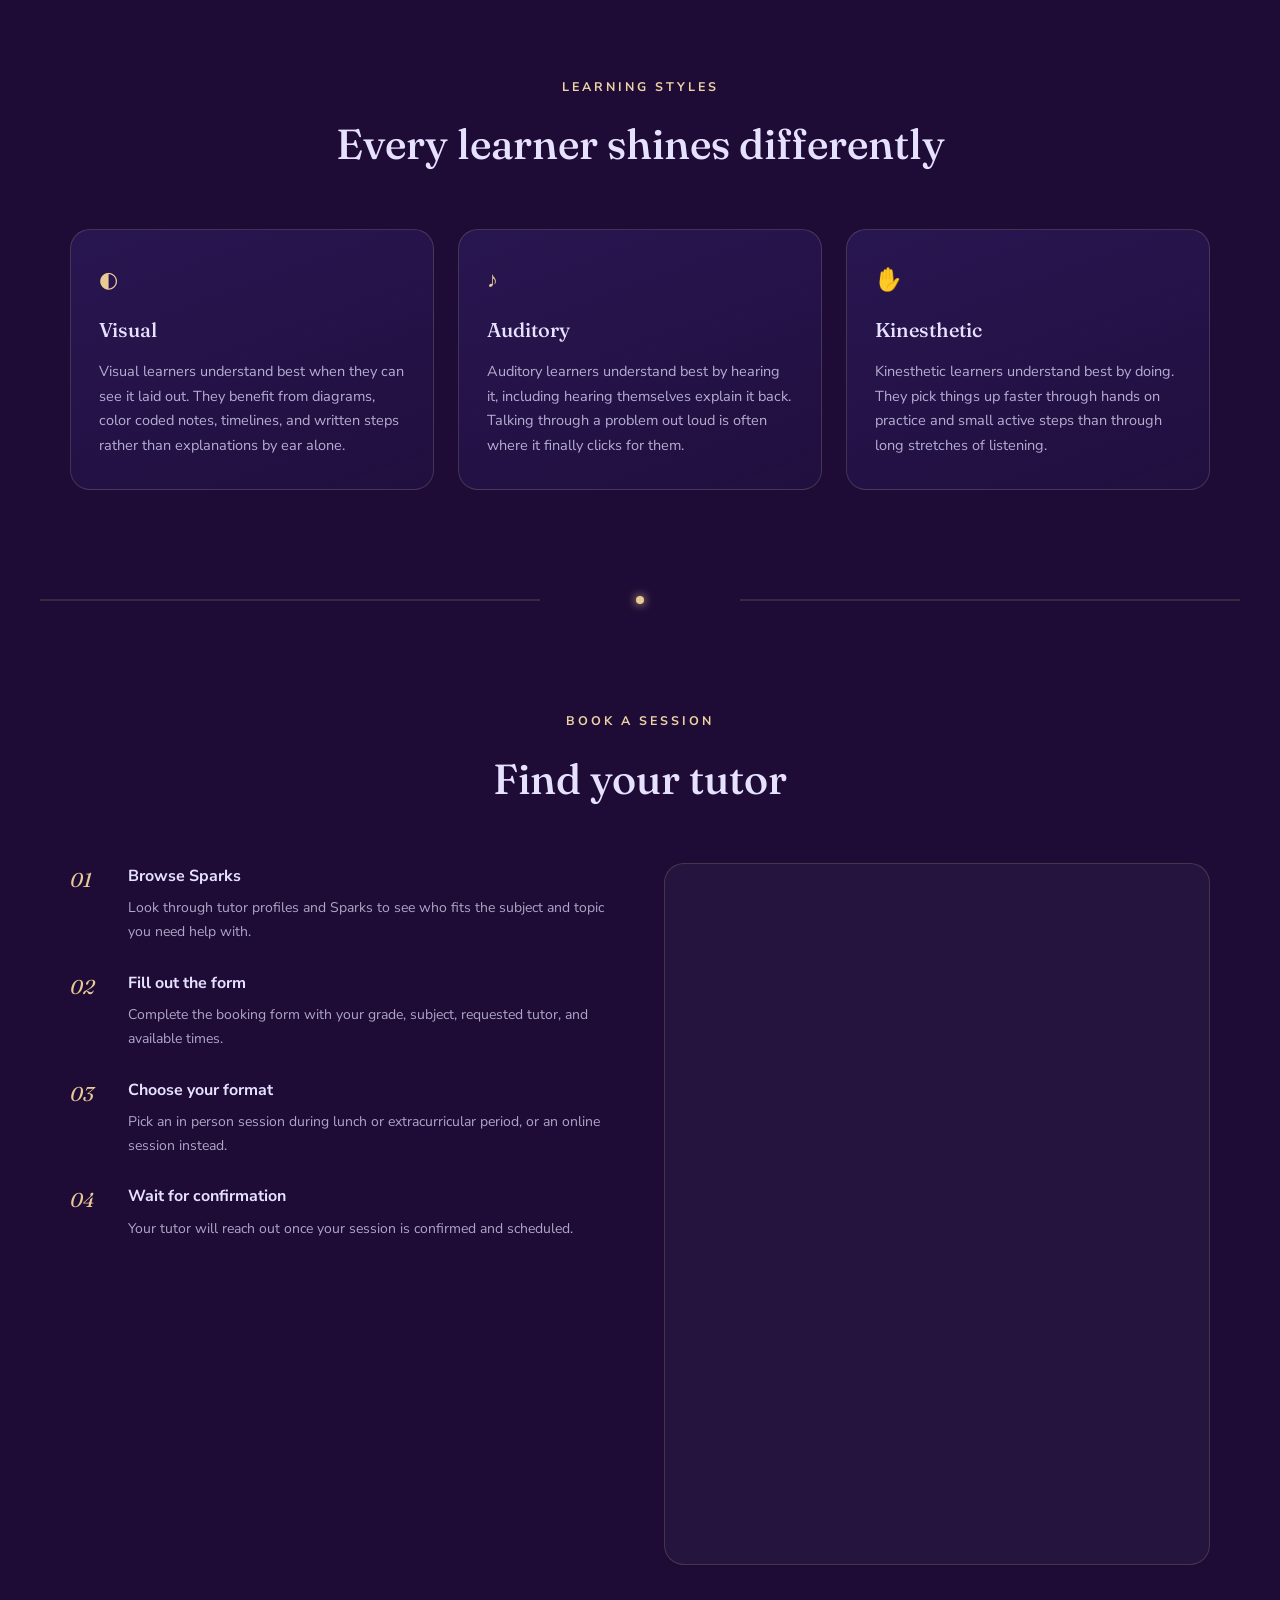
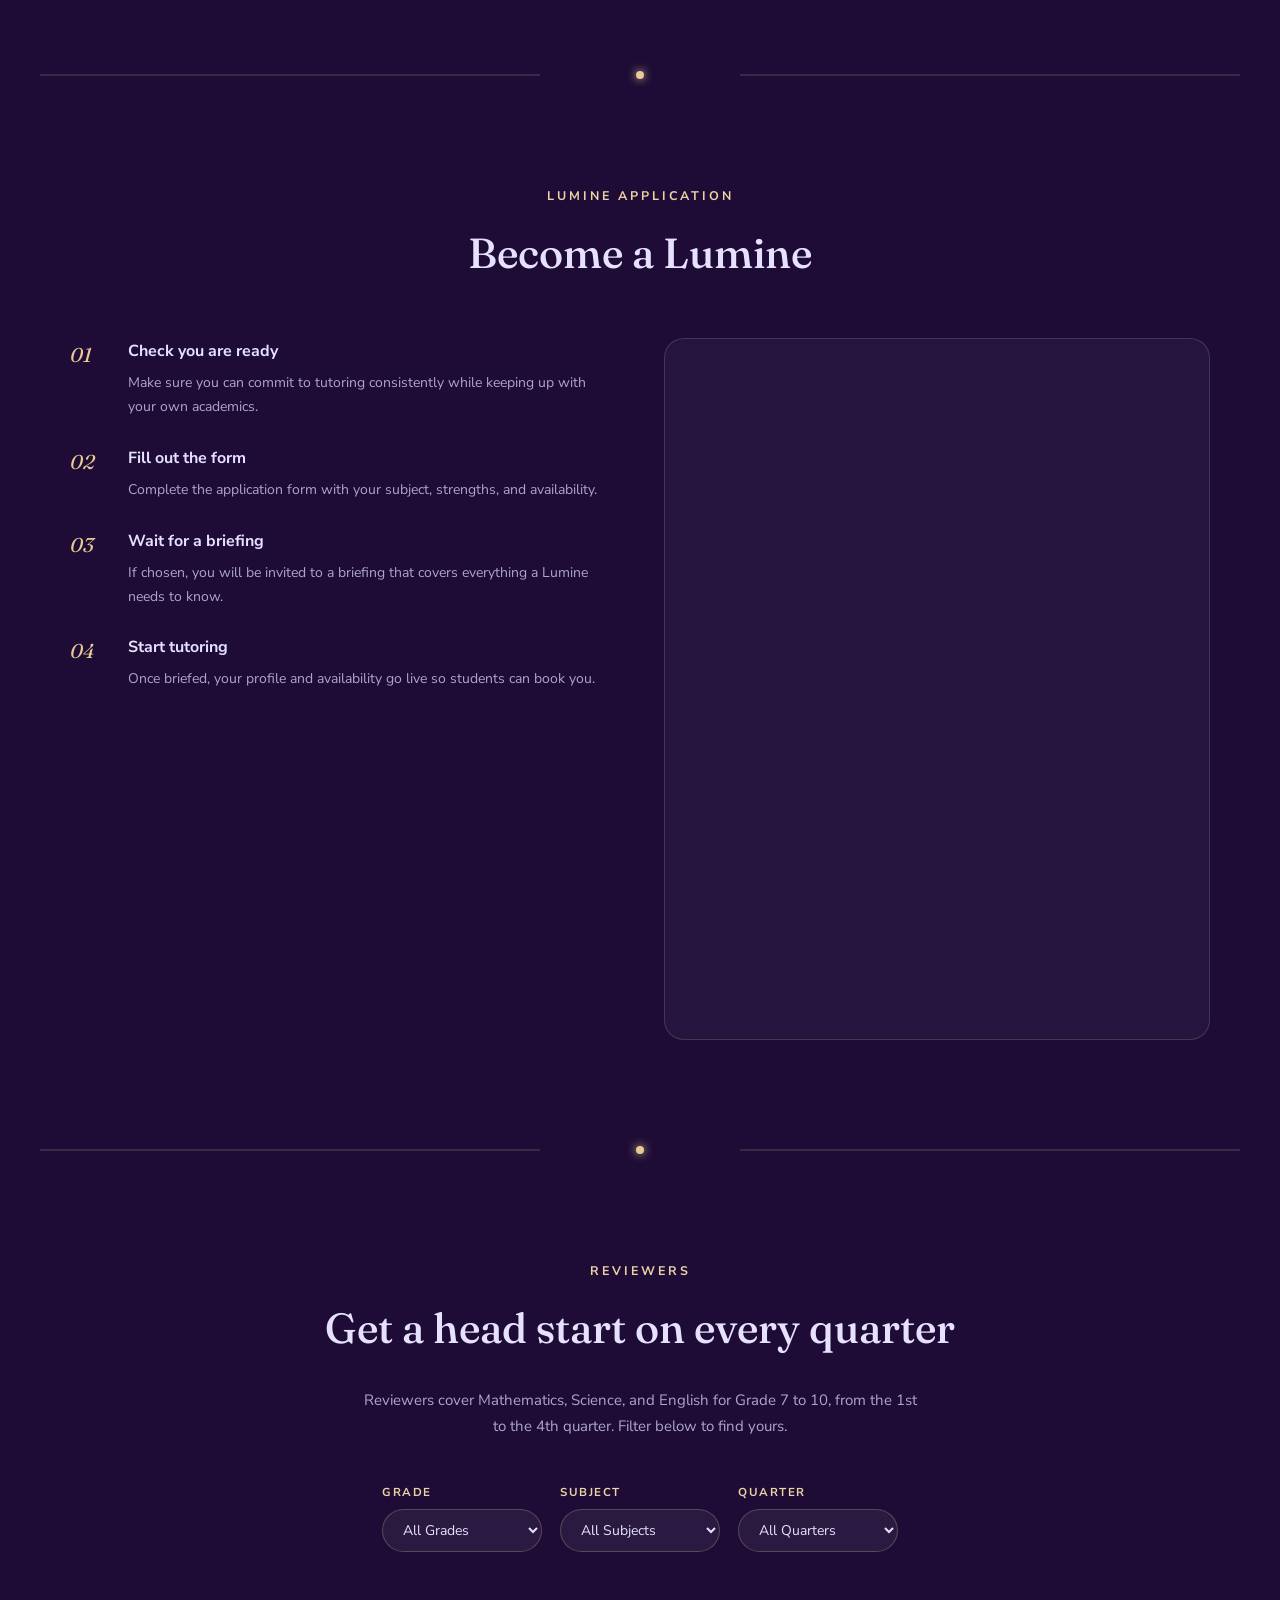
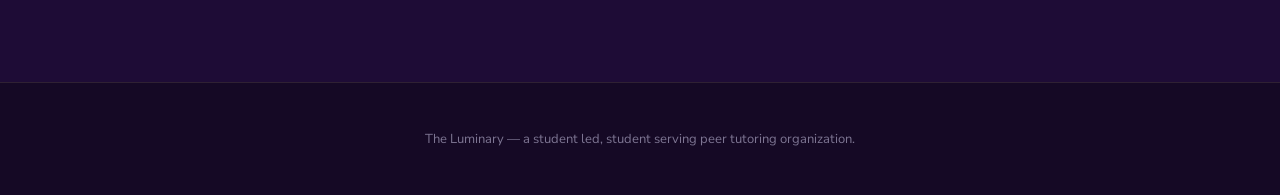
==== commit cb65b44b: "Rename index (1).html to index.html" ====
--- a/index.html
+++ b/index.html
@@ -67,9 +67,10 @@
     </div>
 
     <div class="hero-content">
-      <p class="eyebrow">A student-led, student-serving tutoring organization</p>
+      <p class="eyebrow">A student led peer tutoring organization</p>
       <h1 class="hero-title">The Luminary</h1>
       <p class="hero-subtitle">Where every learner gets to <em>shine</em></p>
+      <p class="hero-desc">Trained peer tutors take the time to understand how you learn, so studying feels like something to explore again, not endure.</p>
       <div class="hero-actions">
         <button class="btn btn-primary" data-scroll="book-session">Book a Session</button>
         <button class="btn btn-ghost" data-scroll="about">Learn More</button>
@@ -85,22 +86,22 @@
   <section id="about" class="section">
     <div class="section-inner">
       <p class="section-eyebrow">About Us</p>
-      <h2 class="section-title">What makes up the Luminary? ⋆˚𝜗𝜚˚⋆</h2>
+      <h2 class="section-title">What the Luminary is made of</h2>
 
       <div class="card-grid three">
         <div class="glass-card">
           <span class="card-glyph">✦</span>
-          <h3>What is the Luminary? (˶˃ ᵕ ˂˶) .ᐟ.ᐟ</h3>
-          <p>The Luminary is a student-led peer tutoring organization for anyone who feels lost, embarrassed, or overwhelmed in class. We match students with trained tutors who meet them where they are and help them rediscover their curiosity.</p>
+          <h3>What is the Luminary?</h3>
+          <p>The Luminary is a peer tutoring organization built on the idea that every student deserves to enjoy learning, not just survive it. Trained peer tutors work one on one with students, helping lessons finally click and turning studying into something worth showing up for again.</p>
         </div>
         <div class="glass-card">
           <span class="card-glyph">✧</span>
-          <h3>What is a Lumine? ദ്ദി(˵ •̀ ᴗ - ˵ )</h3>
+          <h3>What are Lumines?</h3>
           <p>Lumines are the trained peer tutors of the Luminary. They take the time to understand how a student learns best, whether that is seeing it, hearing it, or trying it, and teach to that instead of repeating how the class already explained it.</p>
         </div>
         <div class="glass-card">
           <span class="card-glyph">⋆</span>
-          <h3>What is a Spark? ꉂ(˵˃ ᗜ ˂˵)</h3>
+          <h3>What are Sparks?</h3>
           <p>A Spark is a Lumine's specific strength within their subject, like Geometry or Chemistry. Sparks let students be matched with a tutor who is confident in exactly the topic they need help with.</p>
         </div>
       </div>
@@ -118,23 +119,23 @@
   <section id="learning-styles" class="section">
     <div class="section-inner">
       <p class="section-eyebrow">Learning Styles</p>
-      <h2 class="section-title">Every learner shines differently ⋆. 𐙚 ˚</h2>
+      <h2 class="section-title">Every learner shines differently</h2>
 
       <div class="card-grid three">
         <div class="glass-card style-card">
           <span class="card-glyph">◐</span>
-          <h3>Visual Learner *ੈ✩‧₊˚</h3>
-          <p>gThese students learn best through seeing information (images, diagrams, written text).</p>
+          <h3>Visual</h3>
+          <p>Visual learners understand best when they can see it laid out. They benefit from diagrams, color coded notes, timelines, and written steps rather than explanations by ear alone.</p>
         </div>
         <div class="glass-card style-card">
           <span class="card-glyph">♪</span>
-          <h3>Auditory learner *ੈ✩‧₊˚</h3>
-          <p>These students learn best through hearing and speaking information (lectures, discussions, audio).</p>
+          <h3>Auditory</h3>
+          <p>Auditory learners understand best by hearing it, including hearing themselves explain it back. Talking through a problem out loud is often where it finally clicks for them.</p>
         </div>
         <div class="glass-card style-card">
           <span class="card-glyph">✋</span>
-          <h3>Kinesthetic learner *ੈ✩‧₊˚</h3>
-          <p>These students learn best through hands-on activity and movement (doing, touching, practicing).</p>
+          <h3>Kinesthetic</h3>
+          <p>Kinesthetic learners understand best by doing. They pick things up faster through hands on practice and small active steps than through long stretches of listening.</p>
         </div>
       </div>
     </div>
@@ -151,13 +152,14 @@
   <section id="book-session" class="section">
     <div class="section-inner">
       <p class="section-eyebrow">Book a Session</p>
-      <h2 class="section-title">Find your Lumine ദ്ദി(˵ •̀ ᴗ - ˵ ) !!</h2>
+      <h2 class="section-title">Find your tutor</h2>
 
       <div class="steps-form-layout">
         <ol class="steps-list">
-          <li><span class="step-num">01</span><div><h4>Fill out the form</h4><p>Complete the booking form with your grade, subject, requested tutor, and available times.</p></div></li>
-          <li><span class="step-num">02</span><div><h4>Choose your format</h4><p>Pick an in person session during lunch or extracurricular period, or an online session instead.</p></div></li>
-          <li><span class="step-num">03</span><div><h4>Wait for confirmation</h4><p>Your tutor will reach out once your session is confirmed and scheduled.</p></div></li>
+          <li><span class="step-num">01</span><div><h4>Browse Sparks</h4><p>Look through tutor profiles and Sparks to see who fits the subject and topic you need help with.</p></div></li>
+          <li><span class="step-num">02</span><div><h4>Fill out the form</h4><p>Complete the booking form with your grade, subject, requested tutor, and available times.</p></div></li>
+          <li><span class="step-num">03</span><div><h4>Choose your format</h4><p>Pick an in person session during lunch or extracurricular period, or an online session instead.</p></div></li>
+          <li><span class="step-num">04</span><div><h4>Wait for confirmation</h4><p>Your tutor will reach out once your session is confirmed and scheduled.</p></div></li>
         </ol>
 
         <div class="form-embed">
@@ -178,7 +180,7 @@
   <section id="apply" class="section">
     <div class="section-inner">
       <p class="section-eyebrow">Lumine Application</p>
-      <h2 class="section-title">Become a Lumine ദ്ദി(˵ •̀ ᴗ - ˵ ) !!</h2>
+      <h2 class="section-title">Become a Lumine</h2>
 
       <div class="steps-form-layout">
         <ol class="steps-list">
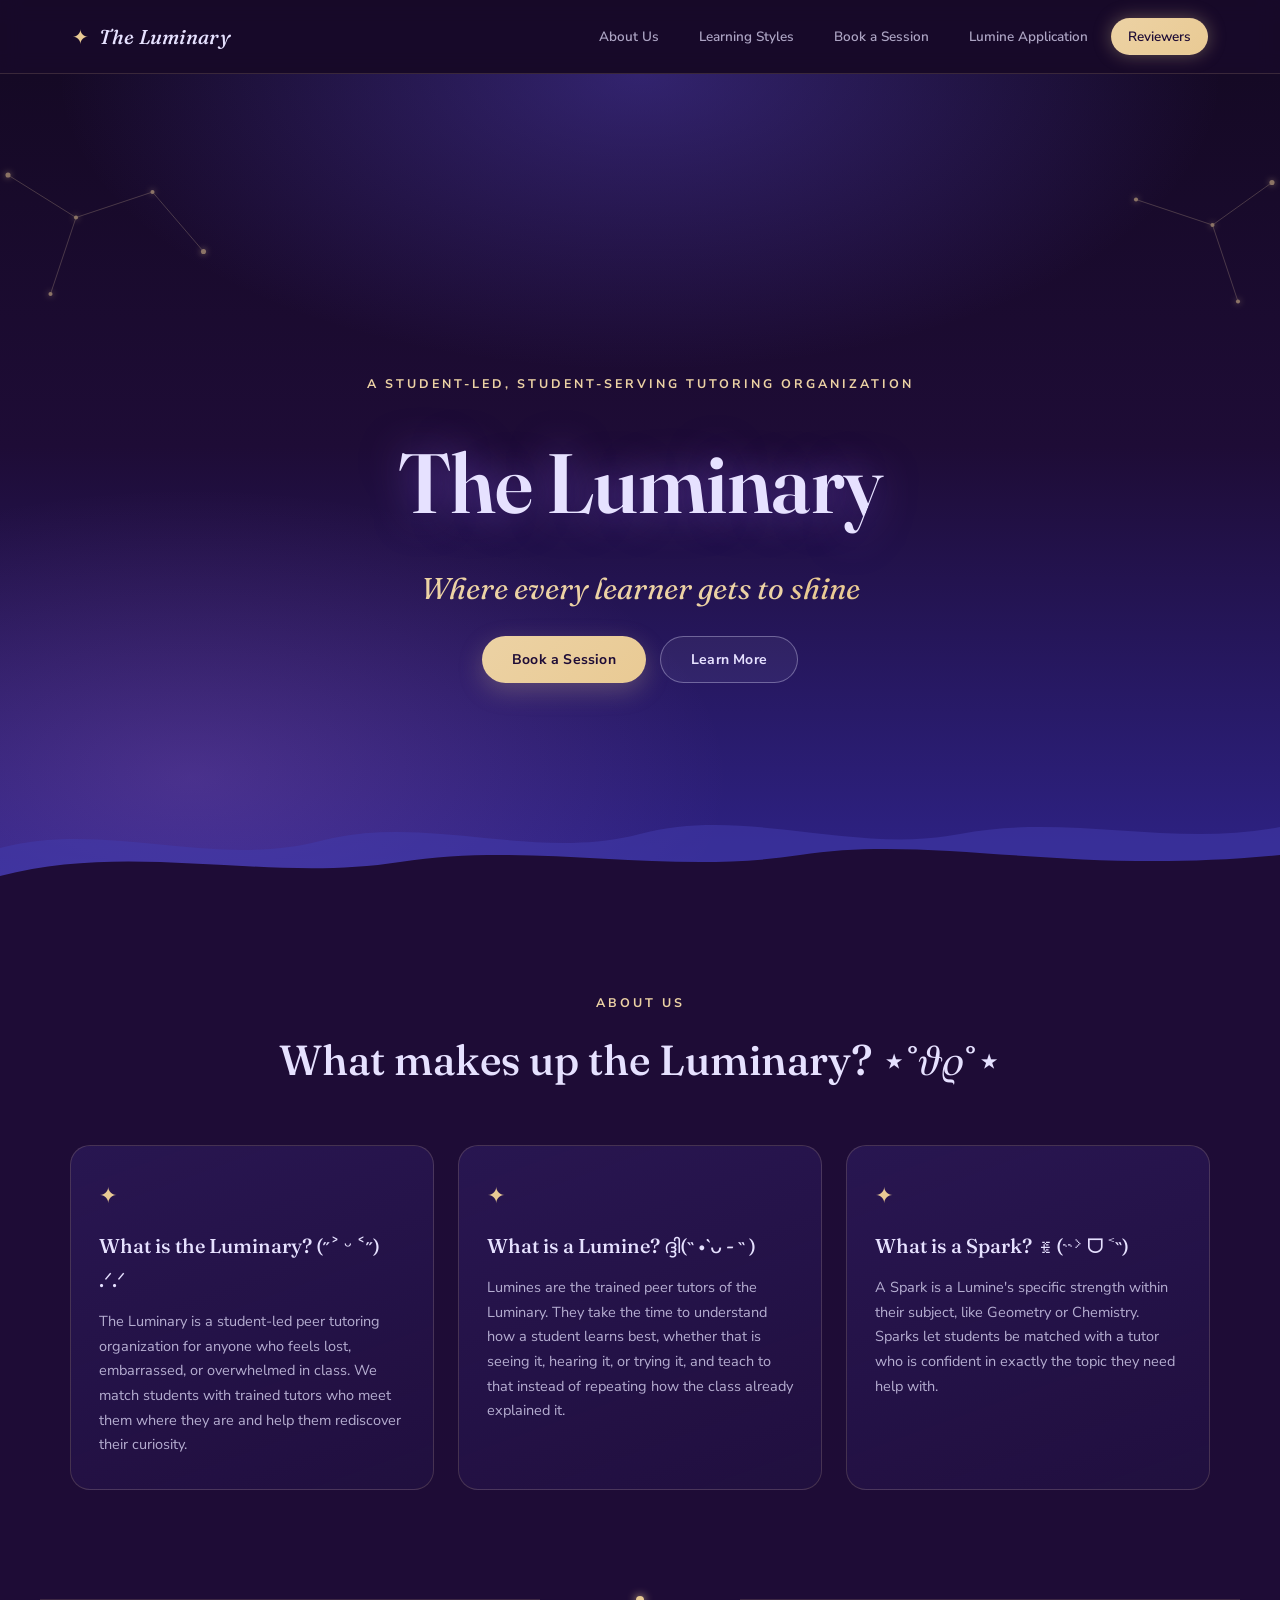
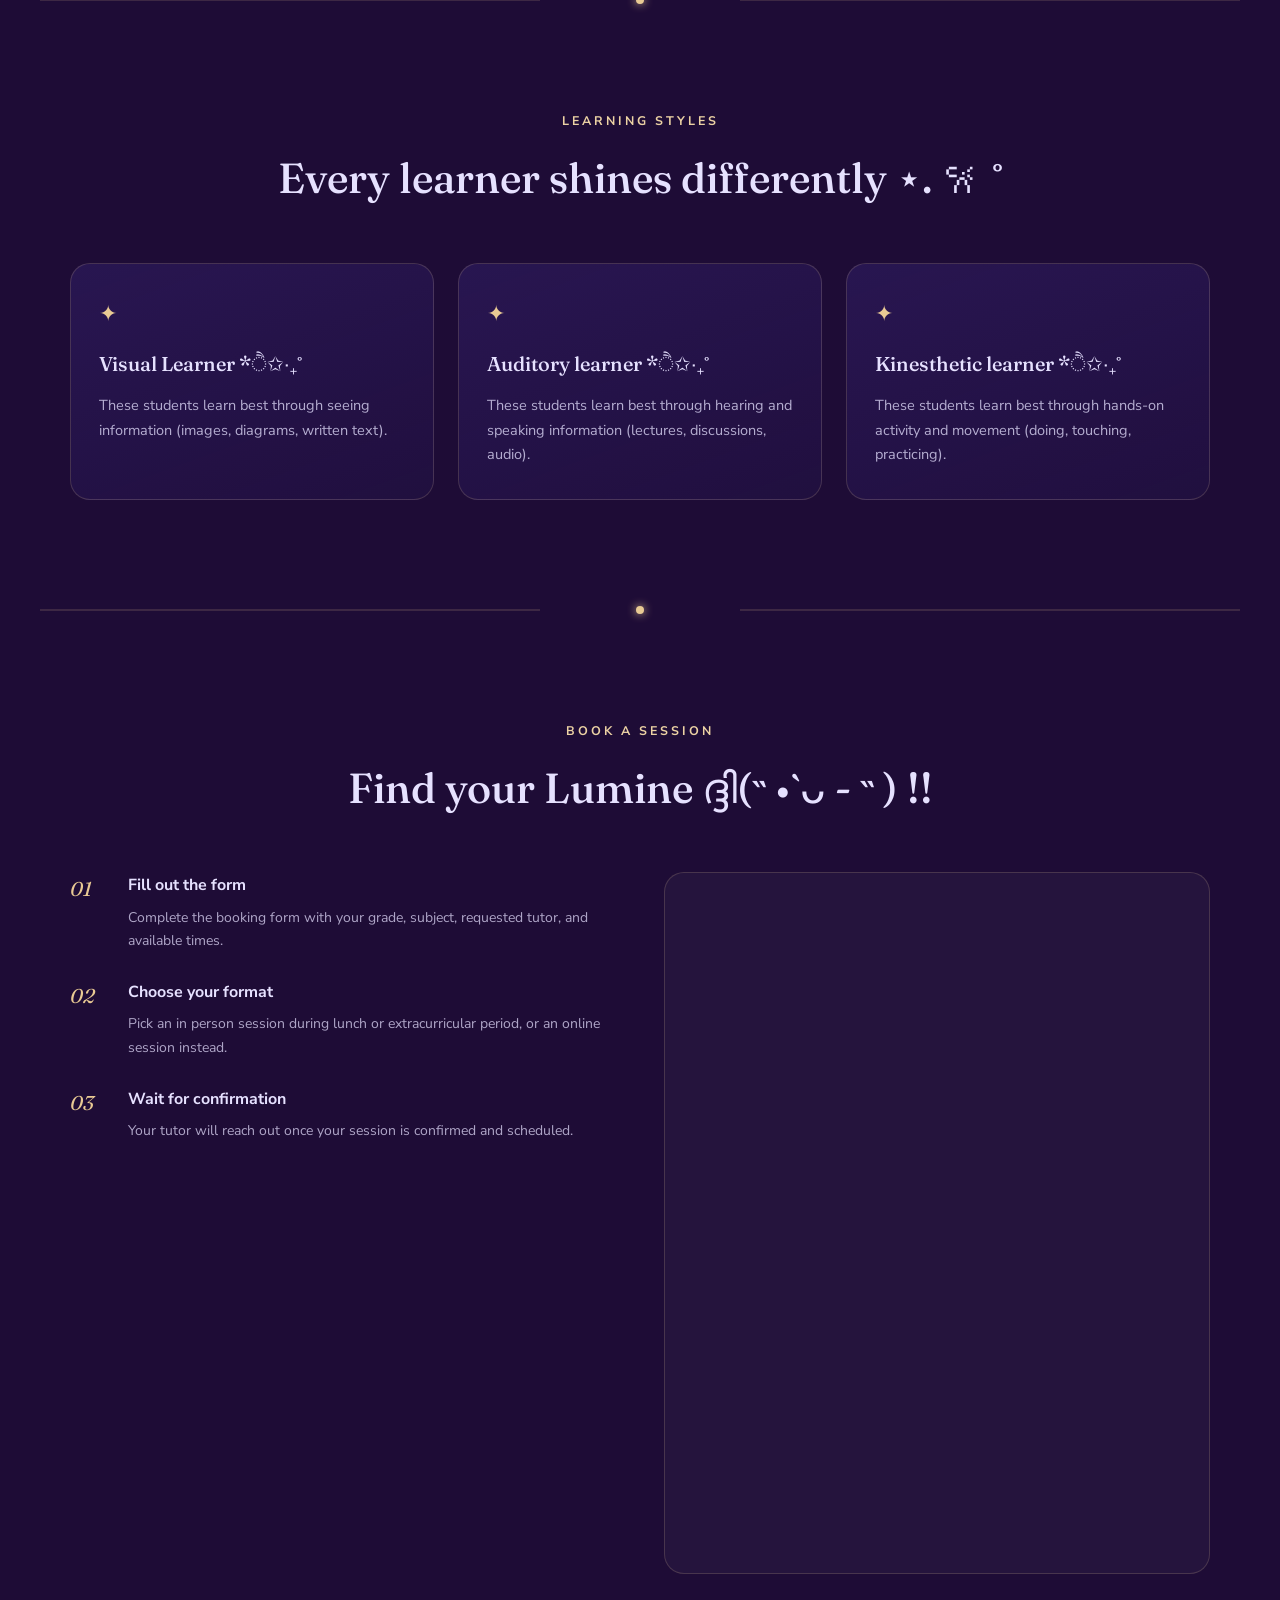
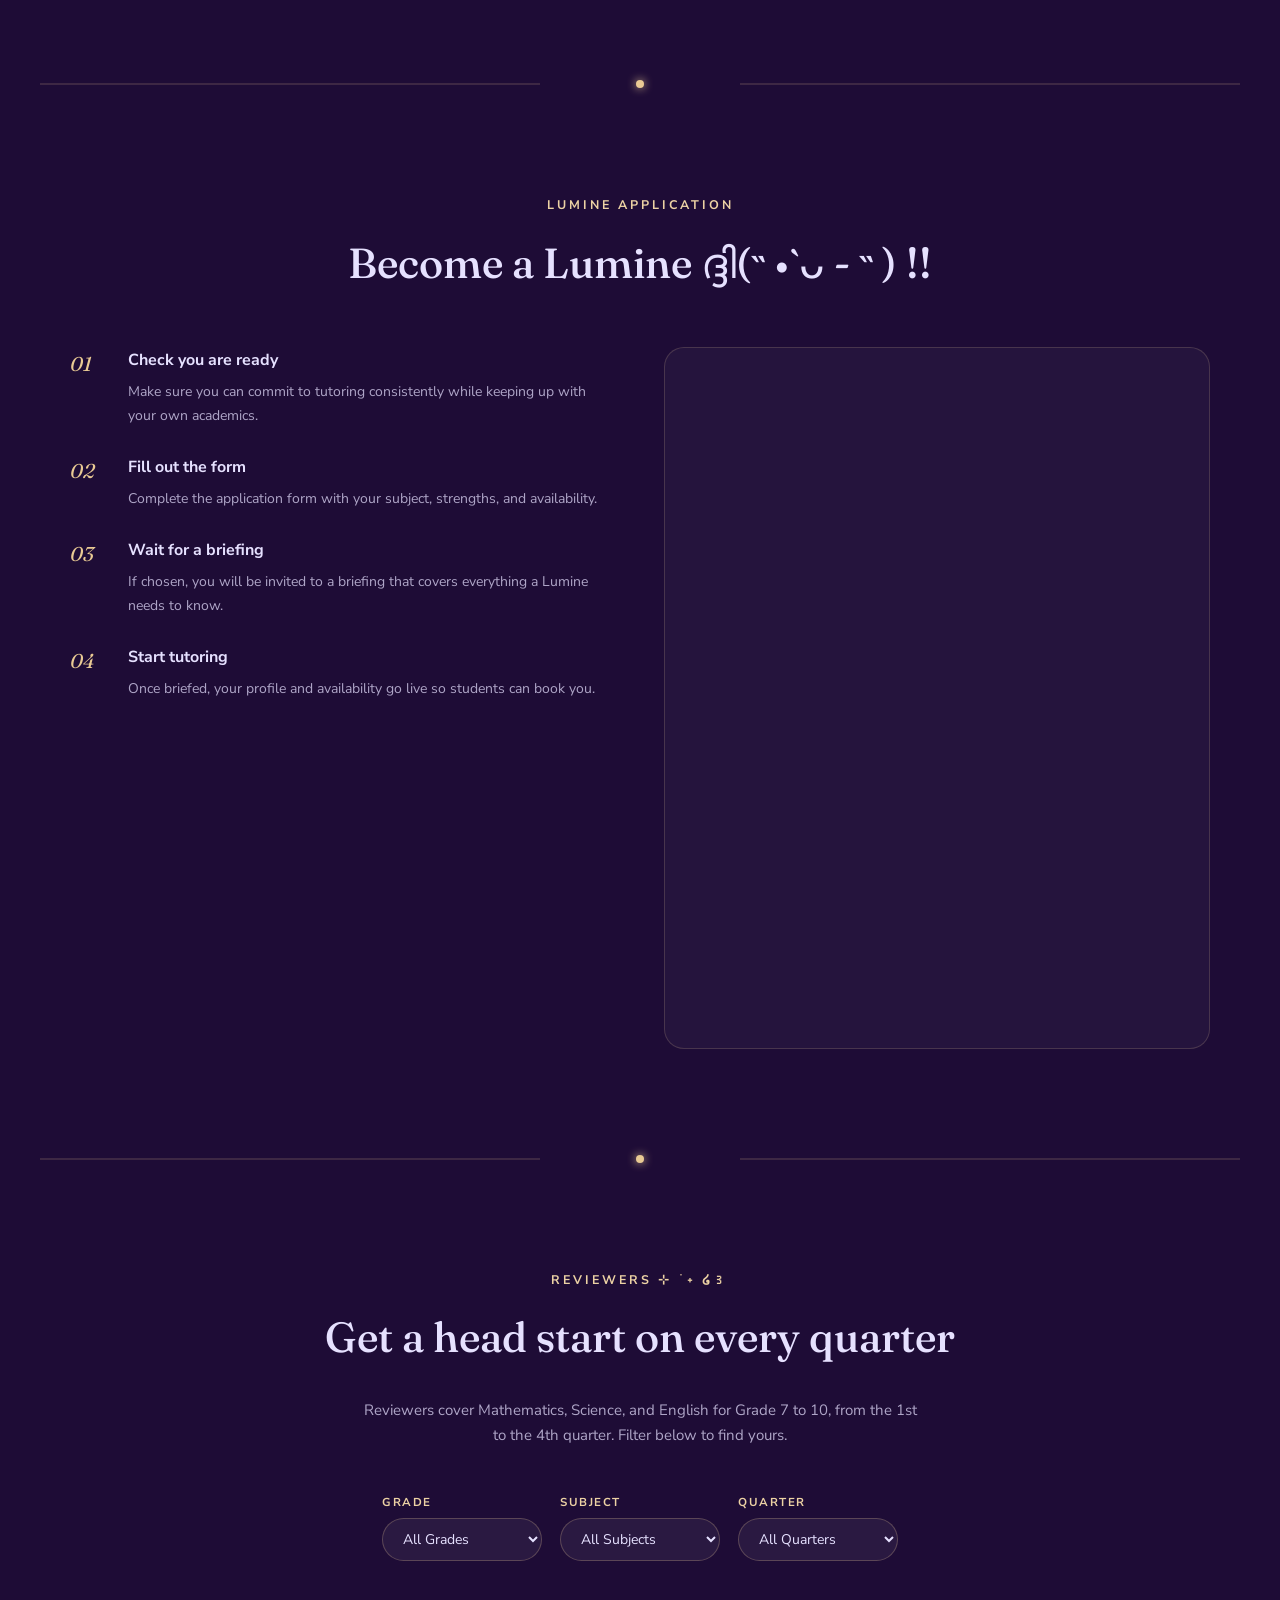
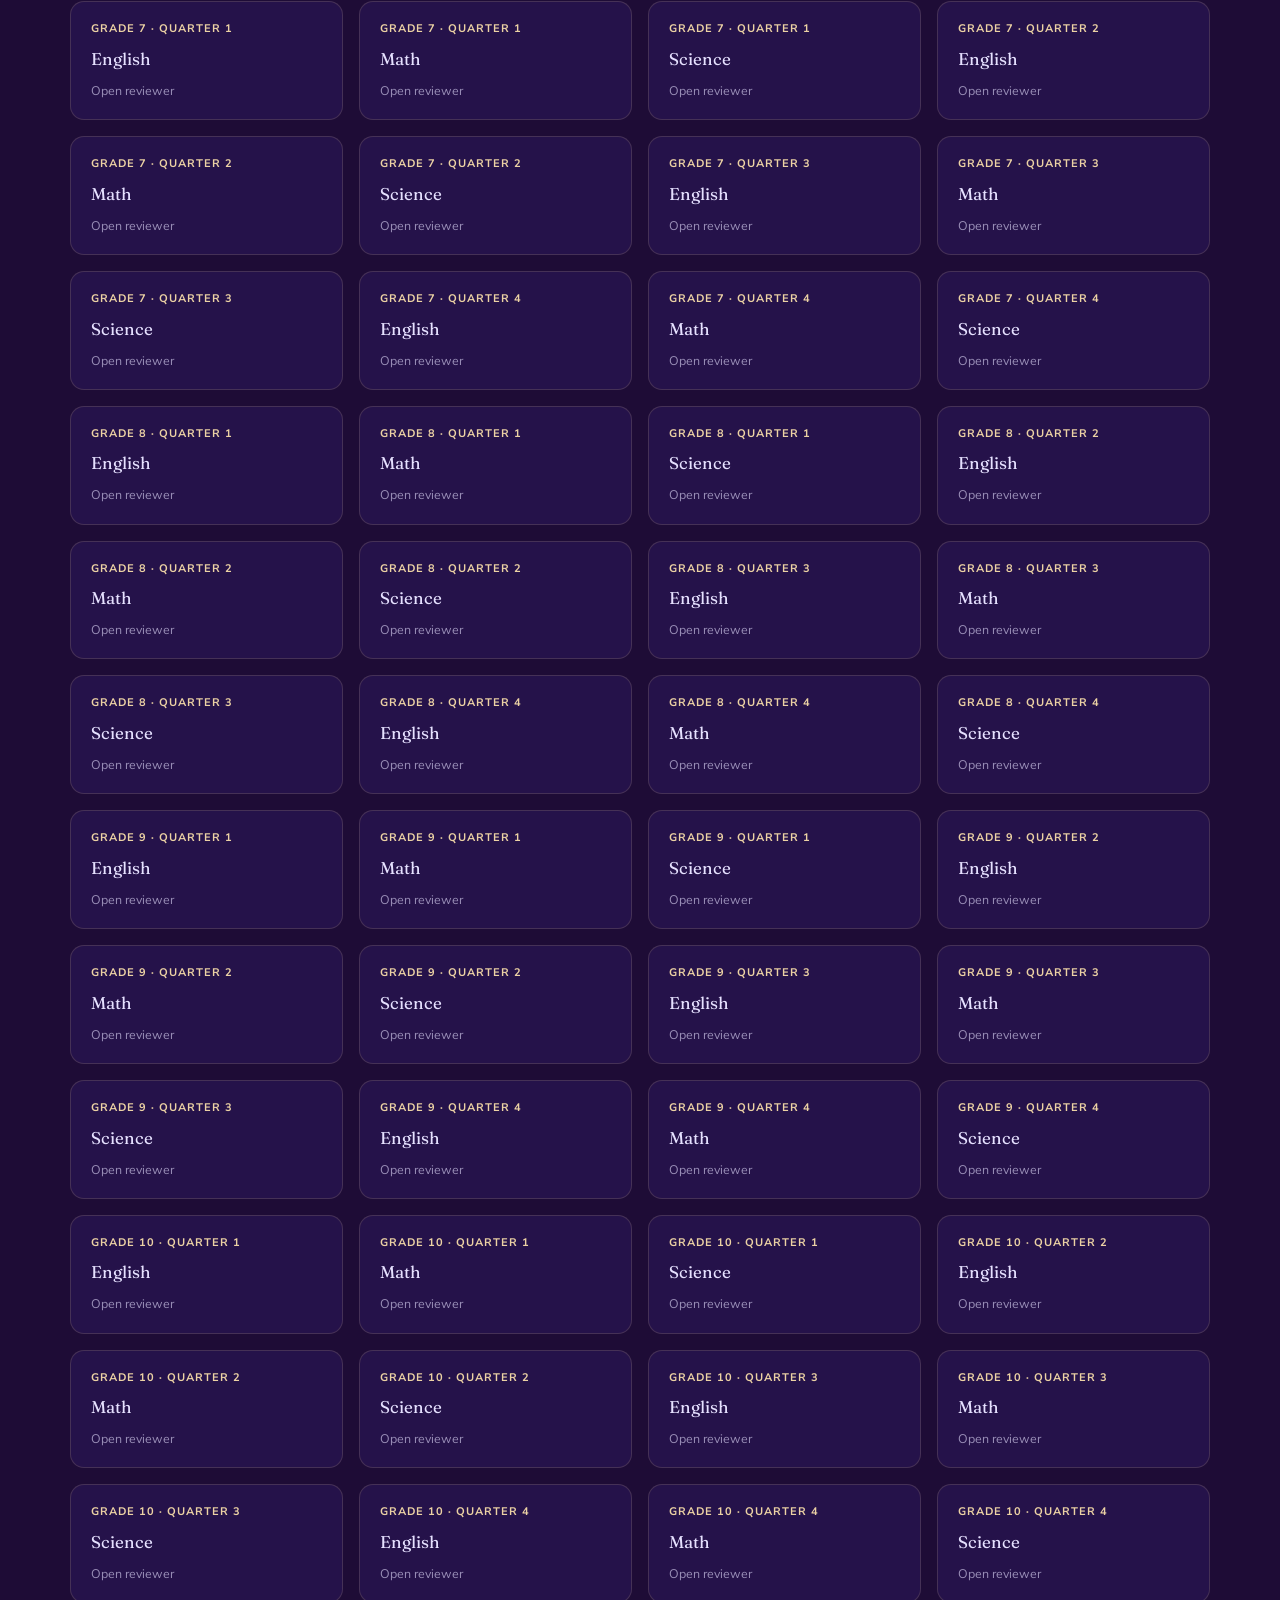
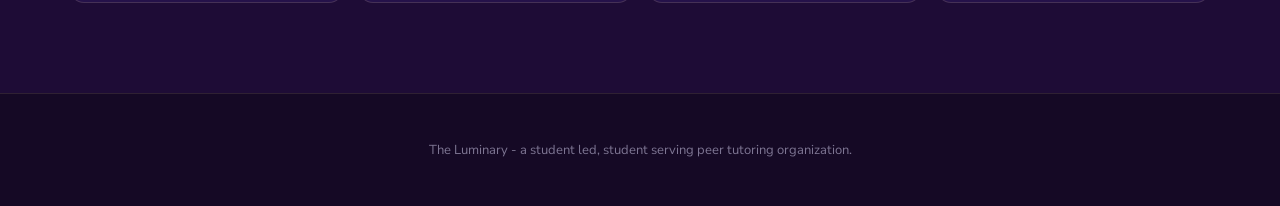
==== commit 90ad957a: "Update index.html" ====
--- a/index.html
+++ b/index.html
@@ -67,10 +67,9 @@
     </div>
 
     <div class="hero-content">
-      <p class="eyebrow">A student led peer tutoring organization</p>
+      <p class="eyebrow">A student-led, student-serving tutoring organization</p>
       <h1 class="hero-title">The Luminary</h1>
       <p class="hero-subtitle">Where every learner gets to <em>shine</em></p>
-      <p class="hero-desc">Trained peer tutors take the time to understand how you learn, so studying feels like something to explore again, not endure.</p>
       <div class="hero-actions">
         <button class="btn btn-primary" data-scroll="book-session">Book a Session</button>
         <button class="btn btn-ghost" data-scroll="about">Learn More</button>
@@ -86,22 +85,22 @@
   <section id="about" class="section">
     <div class="section-inner">
       <p class="section-eyebrow">About Us</p>
-      <h2 class="section-title">What the Luminary is made of</h2>
+      <h2 class="section-title">What makes up the Luminary? ⋆˚𝜗𝜚˚⋆</h2>
 
       <div class="card-grid three">
         <div class="glass-card">
           <span class="card-glyph">✦</span>
-          <h3>What is the Luminary?</h3>
-          <p>The Luminary is a peer tutoring organization built on the idea that every student deserves to enjoy learning, not just survive it. Trained peer tutors work one on one with students, helping lessons finally click and turning studying into something worth showing up for again.</p>
+          <h3>What is the Luminary? (˶˃ ᵕ ˂˶) .ᐟ.ᐟ</h3>
+          <p>The Luminary is a student-led peer tutoring organization for anyone who feels lost, embarrassed, or overwhelmed in class. We match students with trained tutors who meet them where they are and help them rediscover their curiosity.</p>
         </div>
         <div class="glass-card">
-          <span class="card-glyph">✧</span>
-          <h3>What are Lumines?</h3>
+          <span class="card-glyph">✦</span>
+          <h3>What is a Lumine? ദ്ദി(˵ •̀ ᴗ - ˵ )</h3>
           <p>Lumines are the trained peer tutors of the Luminary. They take the time to understand how a student learns best, whether that is seeing it, hearing it, or trying it, and teach to that instead of repeating how the class already explained it.</p>
         </div>
         <div class="glass-card">
-          <span class="card-glyph">⋆</span>
-          <h3>What are Sparks?</h3>
+          <span class="card-glyph">✦</span>
+          <h3>What is a Spark? ꉂ(˵˃ ᗜ ˂˵)</h3>
           <p>A Spark is a Lumine's specific strength within their subject, like Geometry or Chemistry. Sparks let students be matched with a tutor who is confident in exactly the topic they need help with.</p>
         </div>
       </div>
@@ -119,23 +118,23 @@
   <section id="learning-styles" class="section">
     <div class="section-inner">
       <p class="section-eyebrow">Learning Styles</p>
-      <h2 class="section-title">Every learner shines differently</h2>
+      <h2 class="section-title">Every learner shines differently ⋆. 𐙚 ˚</h2>
 
       <div class="card-grid three">
         <div class="glass-card style-card">
-          <span class="card-glyph">◐</span>
-          <h3>Visual</h3>
-          <p>Visual learners understand best when they can see it laid out. They benefit from diagrams, color coded notes, timelines, and written steps rather than explanations by ear alone.</p>
+          <span class="card-glyph">✦</span>
+          <h3>Visual Learner *ੈ✩‧₊˚</h3>
+          <p>These students learn best through seeing information (images, diagrams, written text).</p>
         </div>
         <div class="glass-card style-card">
-          <span class="card-glyph">♪</span>
-          <h3>Auditory</h3>
-          <p>Auditory learners understand best by hearing it, including hearing themselves explain it back. Talking through a problem out loud is often where it finally clicks for them.</p>
+          <span class="card-glyph">✦</span>
+          <h3>Auditory learner *ੈ✩‧₊˚</h3>
+          <p>These students learn best through hearing and speaking information (lectures, discussions, audio).</p>
         </div>
         <div class="glass-card style-card">
-          <span class="card-glyph">✋</span>
-          <h3>Kinesthetic</h3>
-          <p>Kinesthetic learners understand best by doing. They pick things up faster through hands on practice and small active steps than through long stretches of listening.</p>
+          <span class="card-glyph">✦</span>
+          <h3>Kinesthetic learner *ੈ✩‧₊˚</h3>
+          <p>These students learn best through hands-on activity and movement (doing, touching, practicing).</p>
         </div>
       </div>
     </div>
@@ -152,14 +151,13 @@
   <section id="book-session" class="section">
     <div class="section-inner">
       <p class="section-eyebrow">Book a Session</p>
-      <h2 class="section-title">Find your tutor</h2>
+      <h2 class="section-title">Find your Lumine ദ്ദി(˵ •̀ ᴗ - ˵ ) !!</h2>
 
       <div class="steps-form-layout">
         <ol class="steps-list">
-          <li><span class="step-num">01</span><div><h4>Browse Sparks</h4><p>Look through tutor profiles and Sparks to see who fits the subject and topic you need help with.</p></div></li>
-          <li><span class="step-num">02</span><div><h4>Fill out the form</h4><p>Complete the booking form with your grade, subject, requested tutor, and available times.</p></div></li>
-          <li><span class="step-num">03</span><div><h4>Choose your format</h4><p>Pick an in person session during lunch or extracurricular period, or an online session instead.</p></div></li>
-          <li><span class="step-num">04</span><div><h4>Wait for confirmation</h4><p>Your tutor will reach out once your session is confirmed and scheduled.</p></div></li>
+          <li><span class="step-num">01</span><div><h4>Fill out the form</h4><p>Complete the booking form with your grade, subject, requested tutor, and available times.</p></div></li>
+          <li><span class="step-num">02</span><div><h4>Choose your format</h4><p>Pick an in person session during lunch or extracurricular period, or an online session instead.</p></div></li>
+          <li><span class="step-num">03</span><div><h4>Wait for confirmation</h4><p>Your tutor will reach out once your session is confirmed and scheduled.</p></div></li>
         </ol>
 
         <div class="form-embed">
@@ -180,7 +178,7 @@
   <section id="apply" class="section">
     <div class="section-inner">
       <p class="section-eyebrow">Lumine Application</p>
-      <h2 class="section-title">Become a Lumine</h2>
+      <h2 class="section-title">Become a Lumine ദ്ദി(˵ •̀ ᴗ - ˵ ) !!</h2>
 
       <div class="steps-form-layout">
         <ol class="steps-list">
@@ -207,7 +205,7 @@
 
   <section id="reviewers" class="section">
     <div class="section-inner">
-      <p class="section-eyebrow">Reviewers</p>
+      <p class="section-eyebrow">Reviewers ⊹ ࣪ ˖ ໒꒱</p>
       <h2 class="section-title">Get a head start on every quarter</h2>
       <p class="section-lead">Reviewers cover Mathematics, Science, and English for Grade 7 to 10, from the 1st to the 4th quarter. Filter below to find yours.</p>
 
@@ -251,7 +249,7 @@
 </main>
 
 <footer class="site-footer">
-  <p>The Luminary — a student led, student serving peer tutoring organization.</p>
+  <p>The Luminary - a student led, student serving peer tutoring organization.</p>
 </footer>
 
 <script src="script.js"></script>
